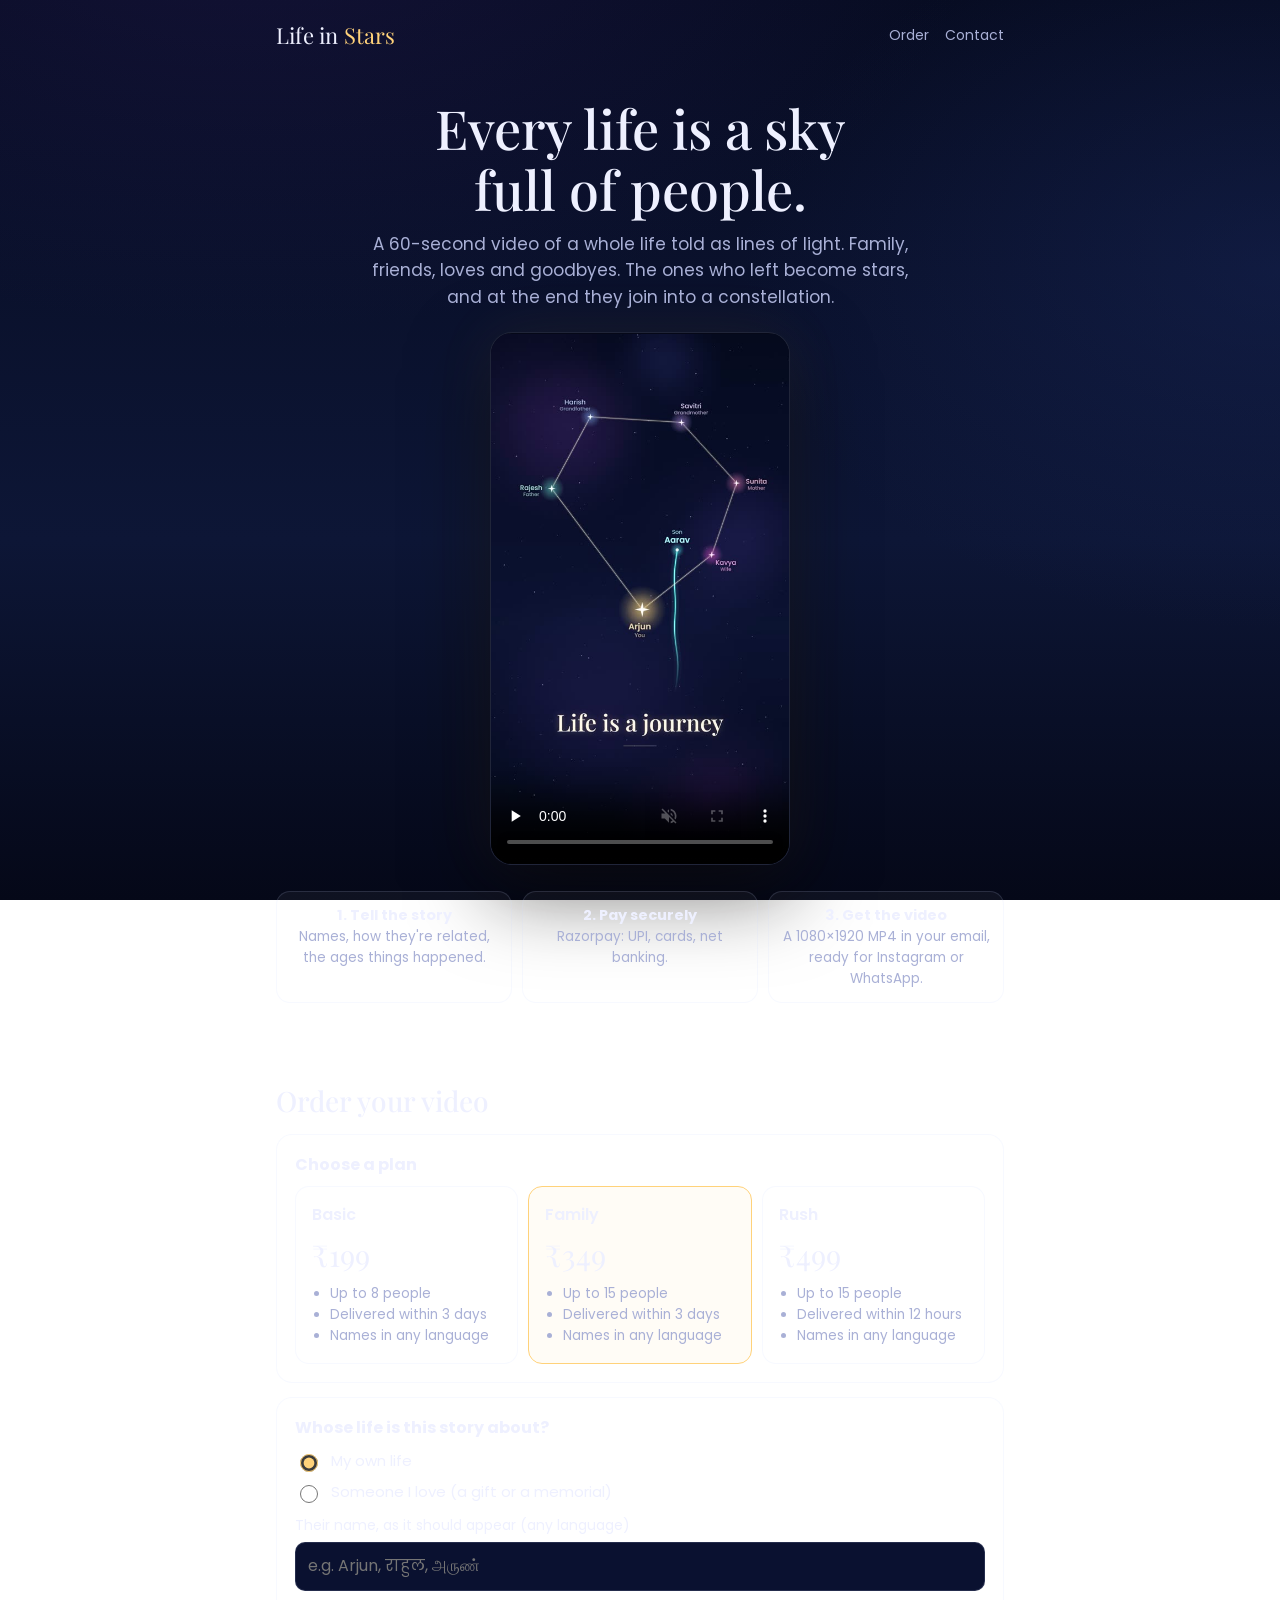
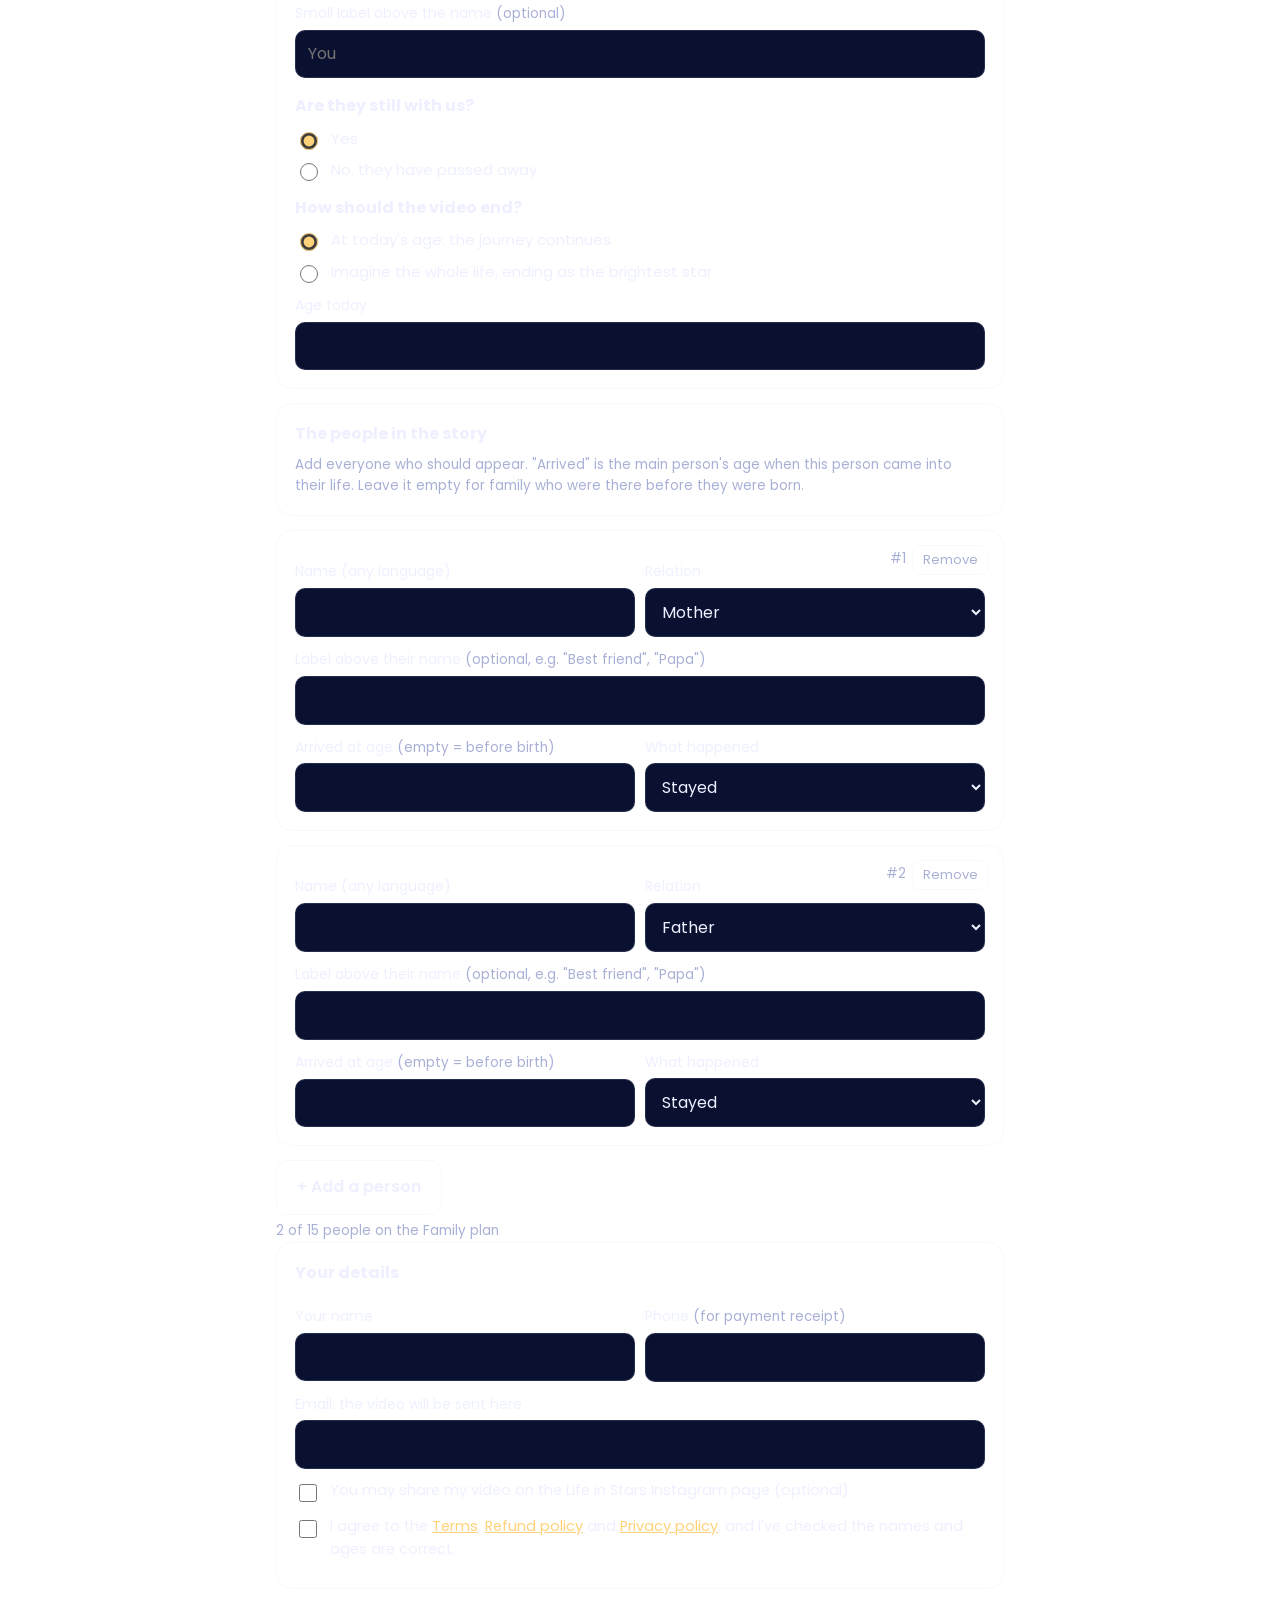
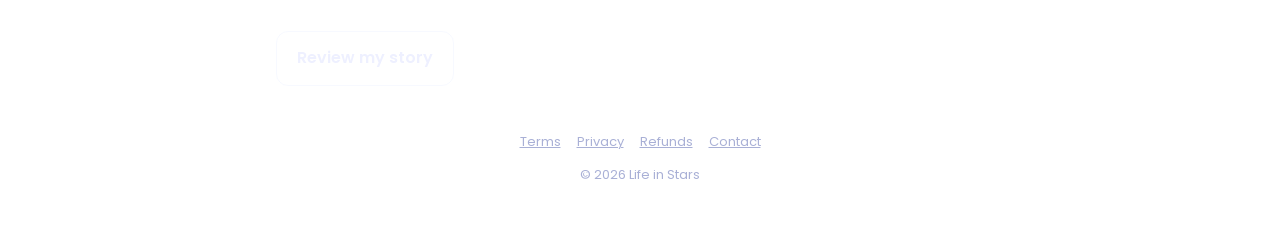
==== index.html @ 4125307e "Life in Stars order site: landing, order form, legal pages Co-Authored-By: Claude Opus 5.5 <noreply@" ====
<!doctype html>
<html lang="en">
<head>
  <meta charset="utf-8" />
  <meta name="viewport" content="width=device-width, initial-scale=1" />
  <title>Life in Stars · Your life story as a constellation</title>
  <meta name="description" content="A 60-second video of your life (or someone you love) told as lines of light. The people who left become stars. Made to order, delivered by email." />
  <link rel="preconnect" href="https://fonts.googleapis.com" />
  <link rel="preconnect" href="https://fonts.gstatic.com" crossorigin />
  <link href="https://fonts.googleapis.com/css2?family=Playfair+Display:ital,wght@0,500;1,400&family=Poppins:wght@400;500;600&display=swap" rel="stylesheet" />
  <link rel="stylesheet" href="style.css" />
</head>
<body>
  <div class="wrap">
    <header class="top">
      <a class="brand" href="./">Life in <span>Stars</span></a>
      <nav><a href="#order">Order</a><a href="contact.html">Contact</a></nav>
    </header>

    <section class="hero">
      <h1>Every life is a sky<br />full of people.</h1>
      <p>A 60-second video of a whole life told as lines of light. Family, friends, loves and goodbyes. The ones who left become stars, and at the end they join into a constellation.</p>
      <video class="sample" src="sample.mp4" poster="sample.jpg" controls playsinline preload="none" muted></video>
      <div class="steps">
        <div><b>1. Tell the story</b>Names, how they're related, the ages things happened.</div>
        <div><b>2. Pay securely</b>Razorpay: UPI, cards, net banking.</div>
        <div><b>3. Get the video</b>A 1080×1920 MP4 in your email, ready for Instagram or WhatsApp.</div>
      </div>
    </section>

    <form id="order" novalidate>
      <h2>Order your video</h2>

      <div class="card">
        <h3>Choose a plan</h3>
        <div class="plans" id="plans"></div>
      </div>

      <div class="card">
        <h3>Whose life is this story about?</h3>
        <label class="radio"><input type="radio" name="whose" value="me" checked /> My own life</label>
        <label class="radio"><input type="radio" name="whose" value="other" /> Someone I love (a gift or a memorial)</label>

        <label class="f" for="mainName">Their name, as it should appear (any language)</label>
        <input id="mainName" type="text" maxlength="40" autocomplete="off" placeholder="e.g. Arjun, राहुल, அருண்" />
        <label class="f" for="mainRole">Small label above the name <span class="hint">(optional)</span></label>
        <input id="mainRole" type="text" maxlength="30" placeholder="You" />

        <h3 style="margin-top:16px">Are they still with us?</h3>
        <label class="radio"><input type="radio" name="alive" value="yes" checked /> Yes</label>
        <label class="radio"><input type="radio" name="alive" value="no" /> No, they have passed away</label>

        <div id="aliveBox">
          <h3 style="margin-top:14px">How should the video end?</h3>
          <label class="radio"><input type="radio" name="ending" value="continues" checked /> At today's age: the journey continues</label>
          <label class="radio"><input type="radio" name="ending" value="star" /> Imagine the whole life, ending as the brightest star</label>
          <div id="nowBox">
            <label class="f" for="ageNow">Age today</label>
            <input id="ageNow" type="number" min="1" max="110" inputmode="numeric" />
          </div>
          <div id="imagineBox" class="hidden">
            <label class="f" for="imagineAge">Imagined final age</label>
            <input id="imagineAge" type="number" min="1" max="110" value="85" inputmode="numeric" />
          </div>
        </div>
        <div id="passedBox" class="hidden">
          <label class="f" for="agePassed">Age when they passed away</label>
          <input id="agePassed" type="number" min="1" max="110" inputmode="numeric" />
        </div>
      </div>

      <div class="card">
        <h3>The people in the story</h3>
        <p class="hint">Add everyone who should appear. "Arrived" is the main person's age when this person came into their life. Leave it empty for family who were there before they were born.</p>
      </div>
      <div id="people"></div>
      <div class="actions"><button type="button" class="btn ghost" id="addPerson">+ Add a person</button></div>
      <p class="hint" id="peopleCount"></p>

      <div class="card">
        <h3>Your details</h3>
        <div class="row">
          <div><label class="f" for="buyerName">Your name</label><input id="buyerName" type="text" maxlength="60" autocomplete="name" /></div>
          <div><label class="f" for="buyerPhone">Phone <span class="hint">(for payment receipt)</span></label><input id="buyerPhone" type="tel" maxlength="15" autocomplete="tel" inputmode="tel" /></div>
        </div>
        <label class="f" for="buyerEmail">Email: the video will be sent here</label>
        <input id="buyerEmail" type="email" maxlength="120" autocomplete="email" />
        <label class="check"><input type="checkbox" id="consentPost" /> You may share my video on the Life in Stars Instagram page (optional).</label>
        <label class="check"><input type="checkbox" id="agree" /> <span>I agree to the <a href="terms.html" target="_blank">Terms</a>, <a href="refund.html" target="_blank">Refund policy</a> and <a href="privacy.html" target="_blank">Privacy policy</a>, and I've checked the names and ages are correct.</span></label>
      </div>

      <div class="card summary hidden" id="summary"></div>
      <p class="err" id="err" role="alert"></p>
      <div class="actions">
        <button type="button" class="btn ghost" id="reviewBtn">Review my story</button>
        <button type="submit" class="btn gold hidden" id="payBtn">Pay &amp; place order</button>
      </div>
    </form>

    <footer>
      <a href="terms.html">Terms</a><a href="privacy.html">Privacy</a><a href="refund.html">Refunds</a><a href="contact.html">Contact</a>
      <p>© <span id="yr"></span> Life in Stars</p>
    </footer>
  </div>

  <template id="personTpl">
    <div class="card person">
      <div class="num"><span class="hint idx"></span><button type="button" class="icon-btn rm" aria-label="Remove person">Remove</button></div>
      <div class="row">
        <div><label class="f">Name (any language)</label><input type="text" class="p-name" maxlength="40" autocomplete="off" /></div>
        <div><label class="f">Relation</label>
          <select class="p-rel">
            <option value="mother">Mother</option><option value="father">Father</option>
            <option value="grandmother">Grandmother (father's side)</option><option value="grandfather">Grandfather (father's side)</option>
            <option value="grandmother-m">Grandmother (mother's side)</option><option value="grandfather-m">Grandfather (mother's side)</option>
            <option value="sibling">Brother / Sister</option><option value="partner">Husband / Wife / Partner</option>
            <option value="child">Son / Daughter</option><option value="friend" selected>Friend</option><option value="other">Other</option>
          </select></div>
      </div>
      <label class="f">Label above their name <span class="hint">(optional, e.g. "Best friend", "Papa")</span></label>
      <input type="text" class="p-role" maxlength="30" />
      <div class="row">
        <div><label class="f">Arrived at age <span class="hint">(empty = before birth)</span></label><input type="number" class="p-from" min="0" max="110" inputmode="numeric" /></div>
        <div><label class="f">What happened</label>
          <select class="p-fate">
            <option value="stays">Stayed</option><option value="passes">Passed through briefly (school friend, etc.)</option>
            <option value="leaves">Moved away</option><option value="dies">Passed away</option>
          </select></div>
      </div>
      <div class="to-box hidden"><label class="f to-label">At age</label><input type="number" class="p-to" min="0" max="110" inputmode="numeric" /></div>
    </div>
  </template>

  <script>
    // ---- settings ----
    const ORDER_URL = "https://n8n.snbajaj.com/webhook/lifeinstars-order";
    const PLANS = [
      { id: "basic", name: "Basic", price: 199, people: 8, eta: "Delivered within 3 days" },
      { id: "family", name: "Family", price: 349, people: 15, eta: "Delivered within 3 days" },
      { id: "rush", name: "Rush", price: 499, people: 15, eta: "Delivered within 12 hours" },
    ];

    const $ = (s, r = document) => r.querySelector(s);
    const $$ = (s, r = document) => [...r.querySelectorAll(s)];
    $("#yr").textContent = new Date().getFullYear();

    // plans
    $("#plans").innerHTML = PLANS.map((p, i) => `
      <label class="plan"><input type="radio" name="plan" value="${p.id}" ${i === 1 ? "checked" : ""} />
        <span class="box"><span class="name">${p.name}</span><div class="price">₹${p.price}</div>
        <ul><li>Up to ${p.people} people</li><li>${p.eta}</li><li>Names in any language</li></ul></span></label>`).join("");
    const plan = () => PLANS.find((p) => p.id === $("input[name=plan]:checked").value);

    // main person
    function syncMain() {
      const alive = $("input[name=alive]:checked").value === "yes";
      $("#aliveBox").classList.toggle("hidden", !alive);
      $("#passedBox").classList.toggle("hidden", alive);
      const imagine = $("input[name=ending]:checked").value === "star";
      $("#imagineBox").classList.toggle("hidden", !imagine);
      $("#nowBox").classList.toggle("hidden", imagine);
      const mine = $("input[name=whose]:checked").value === "me";
      $("#mainRole").placeholder = mine ? "You" : "e.g. Papa, Dadi, Our Mom";
    }
    $$("input[name=alive], input[name=ending], input[name=whose]").forEach((el) => el.addEventListener("change", syncMain));
    syncMain();

    // people
    function addPerson(pre = {}) {
      const node = $("#personTpl").content.firstElementChild.cloneNode(true);
      const fate = $(".p-fate", node), toBox = $(".to-box", node);
      const syncFate = () => {
        toBox.classList.toggle("hidden", !["leaves", "dies"].includes(fate.value));
        $(".to-label", node).textContent = fate.value === "dies" ? "Passed away at age" : "Moved away at age";
        $(".p-from", node).placeholder = fate.value === "passes" ? "required" : "";
      };
      fate.addEventListener("change", syncFate);
      $(".rm", node).addEventListener("click", () => { node.remove(); renumber(); });
      if (pre.rel) $(".p-rel", node).value = pre.rel;
      if (pre.fate) fate.value = pre.fate;
      syncFate();
      $("#people").appendChild(node);
      renumber();
    }
    function renumber() {
      const cards = $$("#people .person");
      cards.forEach((c, i) => ($(".idx", c).textContent = "#" + (i + 1)));
      $("#peopleCount").textContent = `${cards.length} of ${plan().people} people on the ${plan().name} plan`;
      $("#summary").classList.add("hidden"); $("#payBtn").classList.add("hidden");
    }
    $("#addPerson").addEventListener("click", () => addPerson());
    $$("input[name=plan]").forEach((el) => el.addEventListener("change", renumber));
    addPerson({ rel: "mother" }); addPerson({ rel: "father" });

    // collect + validate (n8n validates again; this is for quick feedback)
    const num = (v) => (v === "" || v == null ? null : Number(v));
    function collect() {
      const errs = [];
      const alive = $("input[name=alive]:checked").value === "yes";
      const ending = alive ? $("input[name=ending]:checked").value : "star";
      const finalAge = alive ? num(ending === "star" ? $("#imagineAge").value : $("#ageNow").value) : num($("#agePassed").value);
      const main = $("#mainName").value.trim();
      if (!main) errs.push("Add the main person's name.");
      if (!(finalAge >= 1 && finalAge <= 110)) errs.push("Add their age (1–110).");
      const people = $$("#people .person").map((c, i) => {
        const rel = $(".p-rel", c).value;
        const p = { name: $(".p-name", c).value.trim(), relation: rel.replace("-m", ""), fate: $(".p-fate", c).value,
          from: num($(".p-from", c).value), role: $(".p-role", c).value.trim() };
        if (rel.endsWith("-m")) p.side = "mother";
        if (["leaves", "dies"].includes(p.fate)) p.to = num($(".p-to", c).value);
        const who = p.name || `Person #${i + 1}`;
        if (!p.name) errs.push(`Person #${i + 1} needs a name.`);
        if (p.fate === "passes" && p.from == null) errs.push(`${who}: add the age they passed through.`);
        if (p.from != null && (p.from < 0 || p.from > finalAge)) errs.push(`${who}: arrival age must be between 0 and ${finalAge}.`);
        if (p.to !== undefined) {
          if (p.to == null || p.to < 0 || p.to > finalAge) errs.push(`${who}: the age they ${p.fate === "dies" ? "passed away" : "moved away"} must be between 0 and ${finalAge}.`);
          else if (p.from != null && p.to <= p.from) errs.push(`${who}: they can't leave before they arrive.`);
        }
        if (!p.role) delete p.role;
        return p;
      });
      if (!people.length) errs.push("Add at least one person.");
      if (people.length > plan().people) errs.push(`The ${plan().name} plan allows up to ${plan().people} people. Choose Family or remove someone.`);
      const email = $("#buyerEmail").value.trim();
      if (!/^[^\s@]+@[^\s@]+\.[^\s@]+$/.test(email)) errs.push("Add a valid email for delivery.");
      if (!$("#buyerName").value.trim()) errs.push("Add your name.");
      if (!$("#agree").checked) errs.push("Please accept the terms.");
      const order = {
        plan: plan().id,
        story: { ending, me: { name: main, role: $("#mainRole").value.trim() || ($("input[name=whose]:checked").value === "me" ? "You" : ""), finalAge }, people },
        buyer: { name: $("#buyerName").value.trim(), email, phone: $("#buyerPhone").value.trim() },
        consentToPost: $("#consentPost").checked,
      };
      return { errs, order };
    }

    const FATE = { stays: "Stayed", passes: "Passed through", leaves: "Moved away", dies: "Passed away" };
    const esc = (s) => String(s).replace(/[&<>"]/g, (c) => ({ "&": "&amp;", "<": "&lt;", ">": "&gt;", '"': "&quot;" }[c]));
    $("#reviewBtn").addEventListener("click", () => {
      const { errs, order } = collect();
      $("#err").textContent = errs[0] || "";
      if (errs.length) return;
      const s = order.story, p = plan();
      $("#summary").innerHTML = `
        <h3>Check everything once more</h3>
        <p class="hint">This is exactly what will appear in the video.</p>
        <table><tr><th>Name</th><th>Relation</th><th>Arrived</th><th>What happened</th></tr>
        <tr><td><b>${esc(s.me.name)}</b>${s.me.role ? "<br><span class=hint>" + esc(s.me.role) + "</span>" : ""}</td><td>Main person</td><td>Birth</td>
          <td>${s.ending === "continues" ? "Story continues at " + s.me.finalAge : "Becomes the brightest star at " + s.me.finalAge}</td></tr>
        ${s.people.map((q) => `<tr><td>${esc(q.name)}${q.role ? "<br><span class=hint>" + esc(q.role) + "</span>" : ""}</td>
          <td>${esc(q.relation)}${q.side ? " (mother's side)" : ""}</td><td>${q.from == null ? "Before birth" : "Age " + q.from}</td>
          <td>${FATE[q.fate]}${q.to != null ? " at " + q.to : ""}</td></tr>`).join("")}
        </table>
        <div class="total"><span>${p.name} · ${p.eta.toLowerCase()}</span><b>₹${p.price}</b></div>`;
      $("#summary").classList.remove("hidden");
      $("#payBtn").classList.remove("hidden");
      $("#summary").scrollIntoView({ behavior: "smooth", block: "start" });
    });

    $("#order").addEventListener("submit", async (e) => {
      e.preventDefault();
      const { errs, order } = collect();
      if (errs.length) { $("#err").textContent = errs[0]; return; }
      const btn = $("#payBtn");
      btn.disabled = true; btn.textContent = "Creating secure payment…"; $("#err").textContent = "";
      try {
        const r = await fetch(ORDER_URL, { method: "POST", headers: { "content-type": "application/json" }, body: JSON.stringify(order) });
        const j = await r.json().catch(() => ({}));
        if (!r.ok || !j.paymentUrl) throw new Error(j.error || "Could not start the payment. Please try again.");
        location.href = j.paymentUrl;
      } catch (err) {
        $("#err").textContent = err.message;
        btn.disabled = false; btn.textContent = "Pay & place order";
      }
    });
  </script>
</body>
</html>
---- style.css ----
:root {
  --sky: #070c22;
  --sky-2: #0d1636;
  --card: rgba(255, 255, 255, 0.045);
  --card-line: rgba(200, 210, 255, 0.14);
  --ink: #eef0ff;
  --muted: #a9b0d6;
  --gold: #ffd27a;
  --gold-ink: #241a05;
  --pink: #ff8fb8;
  --danger: #ff8a8a;
  --radius: 16px;
  --serif: "Playfair Display", Georgia, serif;
  --sans: "Poppins", "Noto Sans", system-ui, sans-serif;
}
* { box-sizing: border-box; }
html { -webkit-text-size-adjust: 100%; }
body {
  margin: 0;
  font-family: var(--sans);
  color: var(--ink);
  background: radial-gradient(1200px 700px at 20% -10%, #2a1d5c55, transparent 60%),
    radial-gradient(900px 600px at 100% 30%, #1d2f6b55, transparent 60%),
    linear-gradient(180deg, var(--sky), var(--sky-2) 60%, #050818);
  background-attachment: fixed;
  min-height: 100vh;
  line-height: 1.55;
}
a { color: var(--gold); }
.wrap { max-width: 760px; margin: 0 auto; padding: 0 16px; }
header.top { display: flex; align-items: center; justify-content: space-between; padding: 18px 0; }
.brand { font-family: var(--serif); font-size: 22px; color: var(--ink); text-decoration: none; letter-spacing: 0.2px; }
.brand span { color: var(--gold); }
nav a { color: var(--muted); text-decoration: none; font-size: 14px; margin-left: 16px; }

.hero { text-align: center; padding: 28px 0 8px; }
.hero h1 { font-family: var(--serif); font-weight: 500; font-size: clamp(34px, 7vw, 54px); line-height: 1.12; margin: 0 0 12px; }
.hero p { color: var(--muted); font-size: 17px; max-width: 560px; margin: 0 auto 22px; }
.sample { display: block; width: min(300px, 78vw); aspect-ratio: 9 / 16; margin: 10px auto 26px; border-radius: 22px;
  border: 1px solid var(--card-line); background: #050818; box-shadow: 0 30px 80px #0008, 0 0 60px #ffd27a14; }
.steps { display: grid; grid-template-columns: repeat(3, 1fr); gap: 10px; margin: 6px 0 34px; }
.steps div { background: var(--card); border: 1px solid var(--card-line); border-radius: 14px; padding: 12px; font-size: 13.5px; color: var(--muted); }
.steps b { display: block; color: var(--ink); font-size: 14.5px; }
@media (max-width: 560px) { .steps { grid-template-columns: 1fr; } }

h2 { font-family: var(--serif); font-weight: 500; font-size: 28px; margin: 34px 0 12px; }
h3 { font-size: 16px; margin: 0 0 8px; }
.card { background: var(--card); border: 1px solid var(--card-line); border-radius: var(--radius); padding: 18px; margin-bottom: 14px; }
.hint { color: var(--muted); font-size: 13.5px; margin: 4px 0 0; }

.plans { display: grid; grid-template-columns: repeat(3, 1fr); gap: 10px; }
@media (max-width: 620px) { .plans { grid-template-columns: 1fr; } }
.plan { position: relative; cursor: pointer; }
.plan input { position: absolute; opacity: 0; pointer-events: none; }
.plan .box { display: block; height: 100%; padding: 16px; border-radius: 14px; border: 1.5px solid var(--card-line); background: var(--card); transition: border-color .15s, background .15s; }
.plan .name { font-weight: 600; }
.plan .price { font-family: var(--serif); font-size: 30px; margin: 4px 0; }
.plan ul { margin: 6px 0 0; padding-left: 18px; color: var(--muted); font-size: 13.5px; }
.plan input:checked + .box { border-color: var(--gold); background: #ffd27a12; }
.plan input:focus-visible + .box { outline: 2px solid var(--gold); outline-offset: 2px; }

label.f { display: block; font-size: 14px; margin: 12px 0 5px; color: var(--ink); }
input[type=text], input[type=email], input[type=tel], input[type=number], select {
  width: 100%; font: inherit; font-size: 16px; color: var(--ink); background: #0a1130; border: 1px solid var(--card-line);
  border-radius: 10px; padding: 11px 12px; }
input:focus, select:focus { outline: 2px solid var(--gold); outline-offset: 1px; border-color: transparent; }
.row { display: grid; grid-template-columns: 1fr 1fr; gap: 10px; }
@media (max-width: 520px) { .row { grid-template-columns: 1fr; } }
.radio { display: flex; gap: 10px; align-items: flex-start; margin: 8px 0; font-size: 15px; cursor: pointer; }
.radio input, .check input { margin-top: 5px; accent-color: var(--gold); width: 18px; height: 18px; flex: none; }
.check { display: flex; gap: 10px; align-items: flex-start; font-size: 14.5px; margin: 10px 0; cursor: pointer; }

.person { position: relative; }
.person .num { position: absolute; top: 14px; right: 14px; display: flex; gap: 6px; }
.icon-btn { background: transparent; color: var(--muted); border: 1px solid var(--card-line); border-radius: 8px; padding: 4px 10px; font: inherit; font-size: 13px; cursor: pointer; }
.icon-btn:hover { color: var(--ink); }
.btn { display: inline-flex; align-items: center; justify-content: center; gap: 8px; font: inherit; font-weight: 600; font-size: 16px;
  border: 0; border-radius: 12px; padding: 14px 20px; cursor: pointer; text-decoration: none; }
.btn.gold { background: var(--gold); color: var(--gold-ink); }
.btn.ghost { background: transparent; color: var(--ink); border: 1px solid var(--card-line); }
.btn[disabled] { opacity: .55; cursor: not-allowed; }
.actions { display: flex; gap: 10px; flex-wrap: wrap; margin: 14px 0 6px; }
.err { color: var(--danger); font-size: 14px; margin: 8px 0; min-height: 1em; }
.summary table { width: 100%; border-collapse: collapse; font-size: 14px; }
.summary th, .summary td { text-align: left; padding: 7px 6px; border-bottom: 1px solid var(--card-line); vertical-align: top; }
.summary th { color: var(--muted); font-weight: 500; }
.total { display: flex; justify-content: space-between; align-items: baseline; font-size: 18px; margin-top: 12px; }
.total b { font-family: var(--serif); font-size: 30px; }
.hidden { display: none !important; }

footer { color: var(--muted); font-size: 13px; padding: 40px 0 30px; text-align: center; }
footer a { color: var(--muted); margin: 0 8px; }
.prose h1 { font-family: var(--serif); font-weight: 500; font-size: 36px; margin: 20px 0 6px; }
.prose h2 { font-size: 22px; margin: 26px 0 8px; }
.prose p, .prose li { color: #d6d9f2; }
.prose .updated { color: var(--muted); font-size: 13px; }
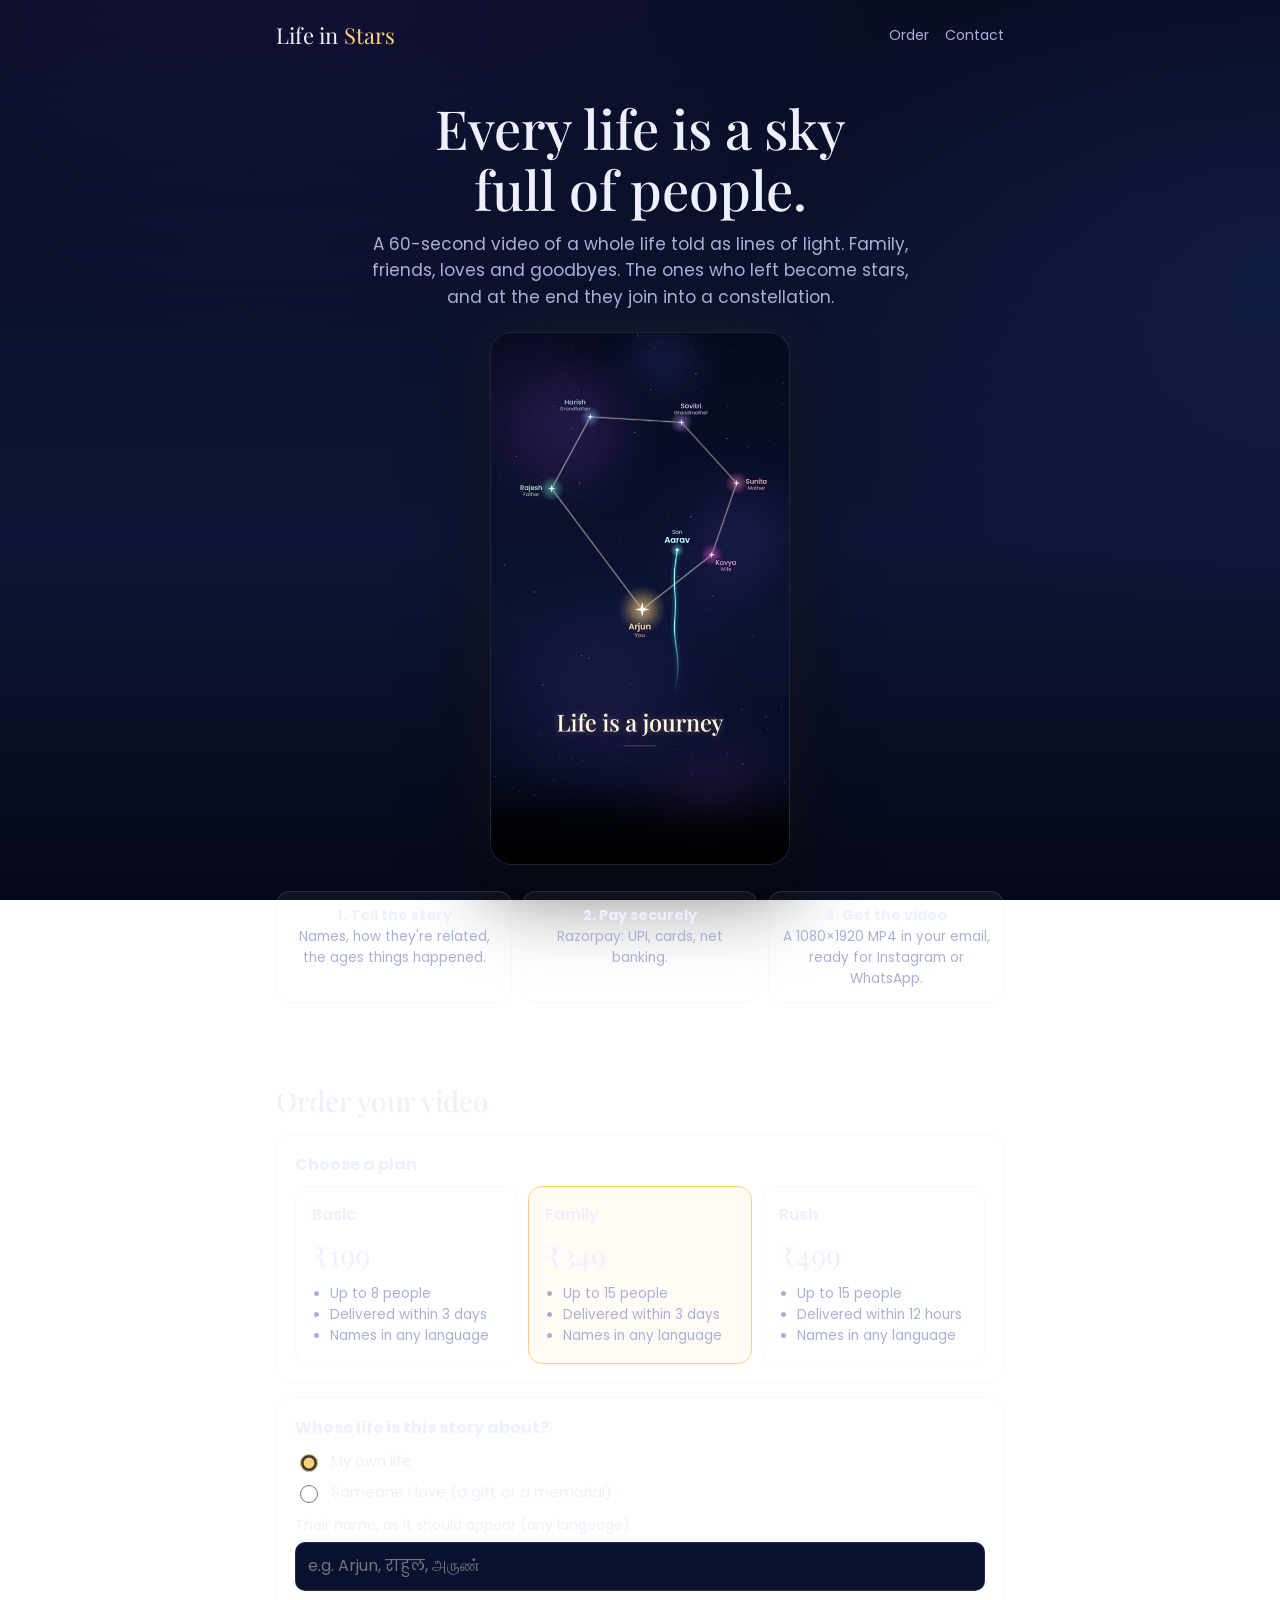
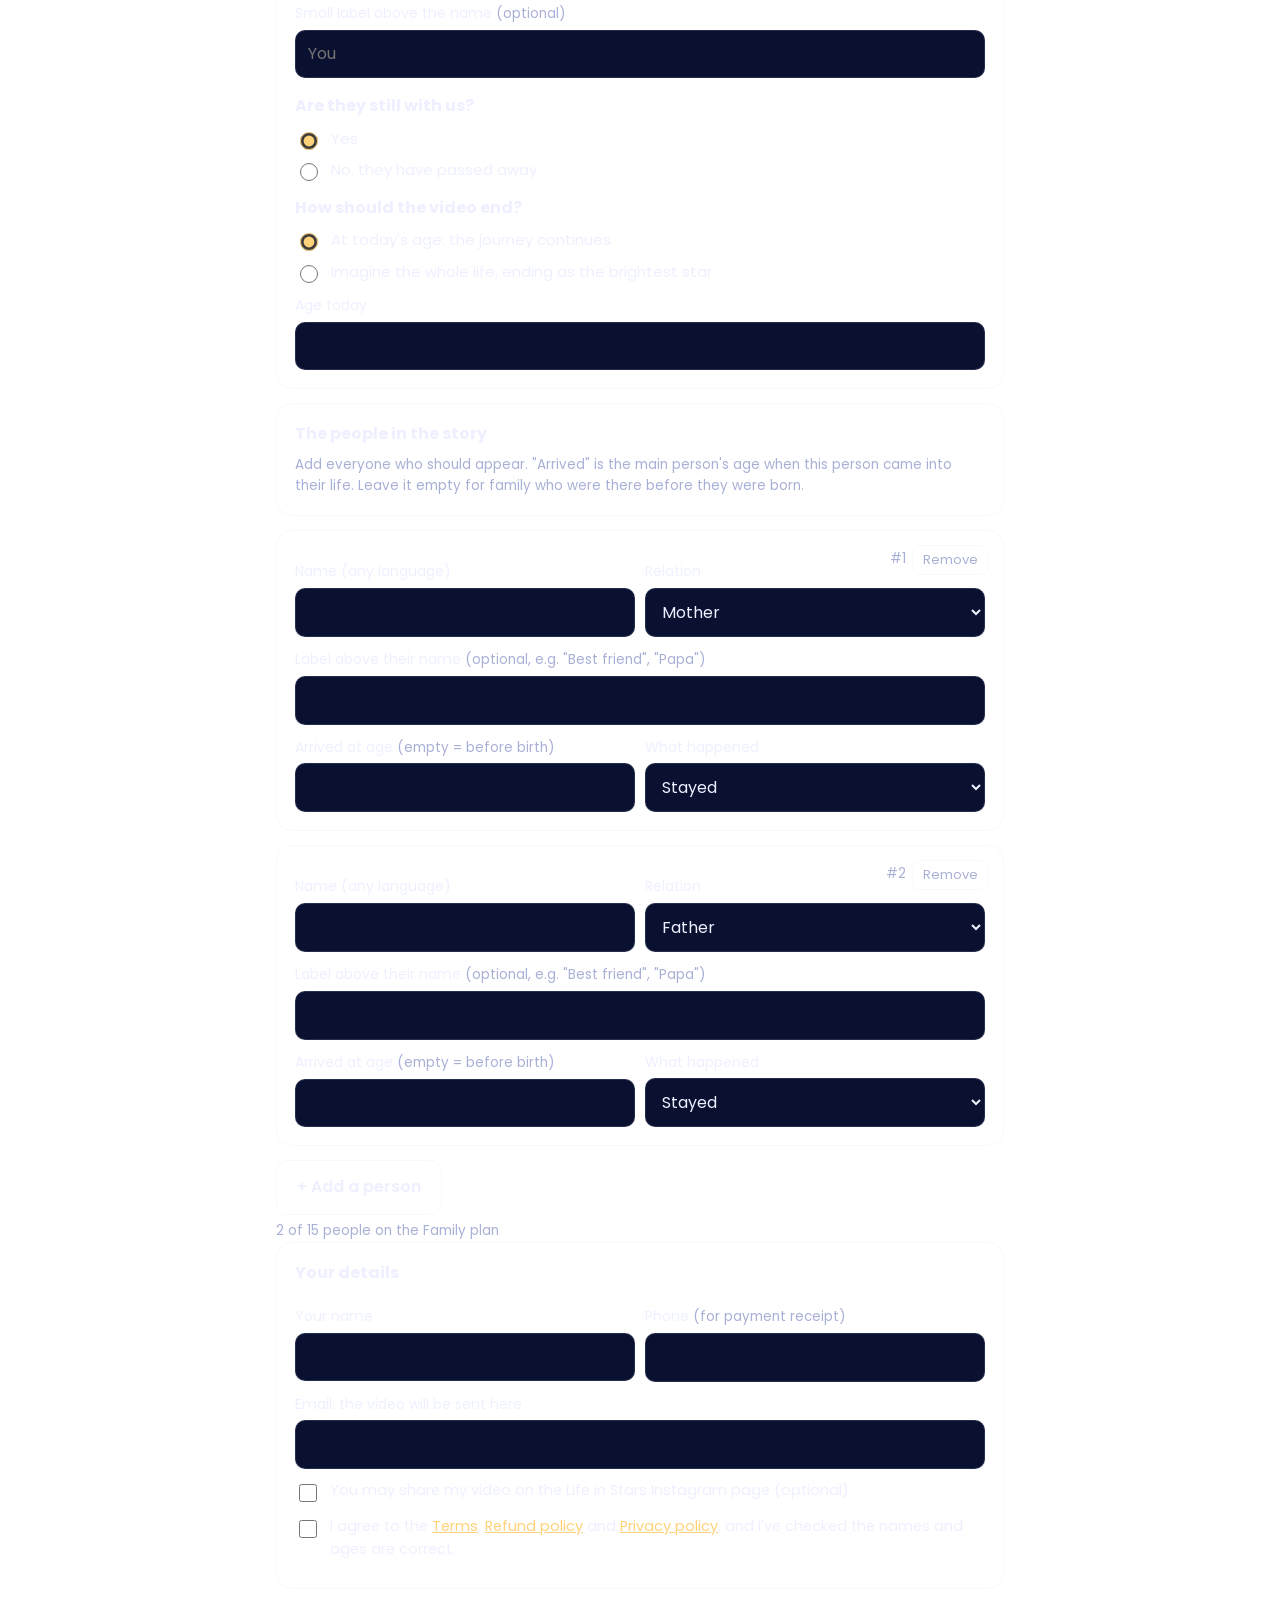
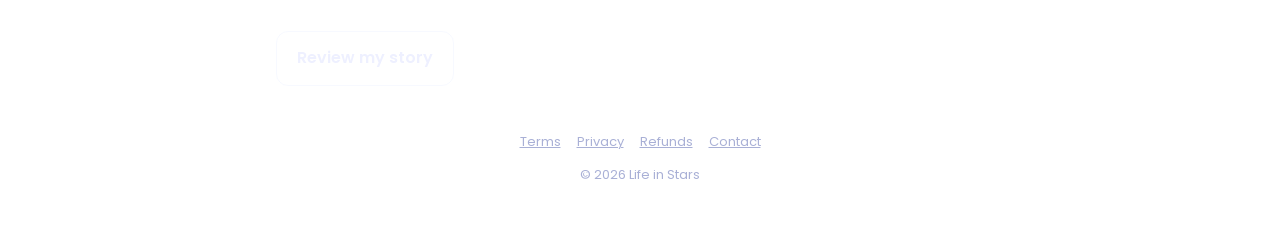
==== commit 6b440b2d: "Order form: re-review after edits, show delivery email, brief-appearance rule, field labels Co-Autho" ====
--- a/index.html
+++ b/index.html
@@ -107,9 +107,9 @@
     <div class="card person">
       <div class="num"><span class="hint idx"></span><button type="button" class="icon-btn rm" aria-label="Remove person">Remove</button></div>
       <div class="row">
-        <div><label class="f">Name (any language)</label><input type="text" class="p-name" maxlength="40" autocomplete="off" /></div>
+        <div><label class="f">Name (any language)</label><input type="text" class="p-name" maxlength="40" autocomplete="off" aria-label="Person's name" /></div>
         <div><label class="f">Relation</label>
-          <select class="p-rel">
+          <select class="p-rel" aria-label="Relation">
             <option value="mother">Mother</option><option value="father">Father</option>
             <option value="grandmother">Grandmother (father's side)</option><option value="grandfather">Grandfather (father's side)</option>
             <option value="grandmother-m">Grandmother (mother's side)</option><option value="grandfather-m">Grandfather (mother's side)</option>
@@ -118,16 +118,16 @@
           </select></div>
       </div>
       <label class="f">Label above their name <span class="hint">(optional, e.g. "Best friend", "Papa")</span></label>
-      <input type="text" class="p-role" maxlength="30" />
+      <input type="text" class="p-role" maxlength="30" aria-label="Label above their name" />
       <div class="row">
-        <div><label class="f">Arrived at age <span class="hint">(empty = before birth)</span></label><input type="number" class="p-from" min="0" max="110" inputmode="numeric" /></div>
+        <div><label class="f">Arrived at age <span class="hint">(empty = before birth)</span></label><input type="number" class="p-from" min="0" max="110" inputmode="numeric" aria-label="Arrived at age" /></div>
         <div><label class="f">What happened</label>
-          <select class="p-fate">
+          <select class="p-fate" aria-label="What happened">
             <option value="stays">Stayed</option><option value="passes">Passed through briefly (school friend, etc.)</option>
             <option value="leaves">Moved away</option><option value="dies">Passed away</option>
           </select></div>
       </div>
-      <div class="to-box hidden"><label class="f to-label">At age</label><input type="number" class="p-to" min="0" max="110" inputmode="numeric" /></div>
+      <div class="to-box hidden"><label class="f to-label">At age</label><input type="number" class="p-to" min="0" max="110" inputmode="numeric" aria-label="Age" /></div>
     </div>
   </template>
 
@@ -211,6 +211,7 @@
         const who = p.name || `Person #${i + 1}`;
         if (!p.name) errs.push(`Person #${i + 1} needs a name.`);
         if (p.fate === "passes" && p.from == null) errs.push(`${who}: add the age they passed through.`);
+        if (p.fate === "passes" && p.from != null && p.from > finalAge - 1) errs.push(`${who}: a brief appearance must be at least 1 year before the story ends (age ${finalAge - 1} or earlier).`);
         if (p.from != null && (p.from < 0 || p.from > finalAge)) errs.push(`${who}: arrival age must be between 0 and ${finalAge}.`);
         if (p.to !== undefined) {
           if (p.to == null || p.to < 0 || p.to > finalAge) errs.push(`${who}: the age they ${p.fate === "dies" ? "passed away" : "moved away"} must be between 0 and ${finalAge}.`);
@@ -236,6 +237,12 @@
 
     const FATE = { stays: "Stayed", passes: "Passed through", leaves: "Moved away", dies: "Passed away" };
     const esc = (s) => String(s).replace(/[&<>"]/g, (c) => ({ "&": "&amp;", "<": "&lt;", ">": "&gt;", '"': "&quot;" }[c]));
+    function staleReview(e) {
+      if (e.target.closest("#summary")) return;
+      $("#summary").classList.add("hidden"); $("#payBtn").classList.add("hidden");
+    }
+    $("#order").addEventListener("input", staleReview);
+    $("#order").addEventListener("change", staleReview);
     $("#reviewBtn").addEventListener("click", () => {
       const { errs, order } = collect();
       $("#err").textContent = errs[0] || "";
@@ -251,6 +258,7 @@
           <td>${esc(q.relation)}${q.side ? " (mother's side)" : ""}</td><td>${q.from == null ? "Before birth" : "Age " + q.from}</td>
           <td>${FATE[q.fate]}${q.to != null ? " at " + q.to : ""}</td></tr>`).join("")}
         </table>
+        <p class="hint" style="margin-top:12px">Your video will be emailed to <b style="color:var(--ink)">${esc(order.buyer.email)}</b>. Check it's spelled right.</p>
         <div class="total"><span>${p.name} · ${p.eta.toLowerCase()}</span><b>₹${p.price}</b></div>`;
       $("#summary").classList.remove("hidden");
       $("#payBtn").classList.remove("hidden");
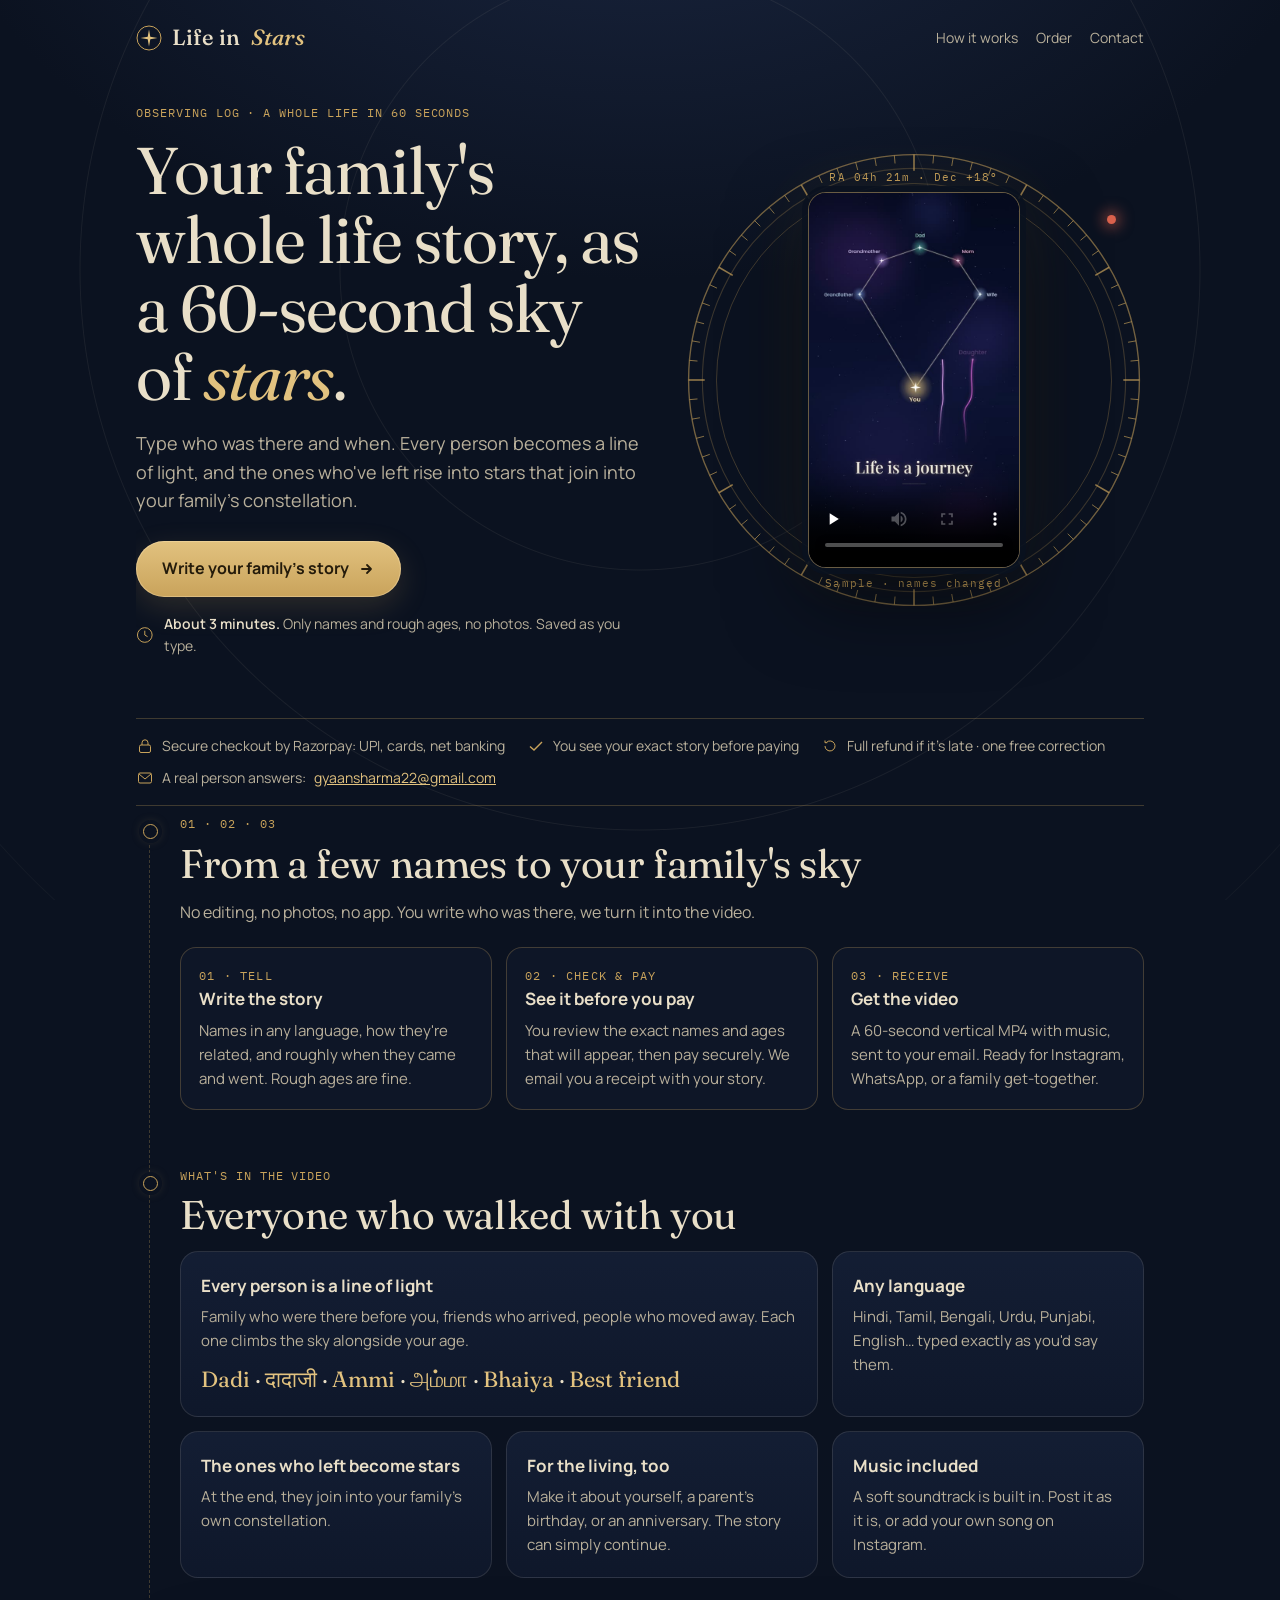
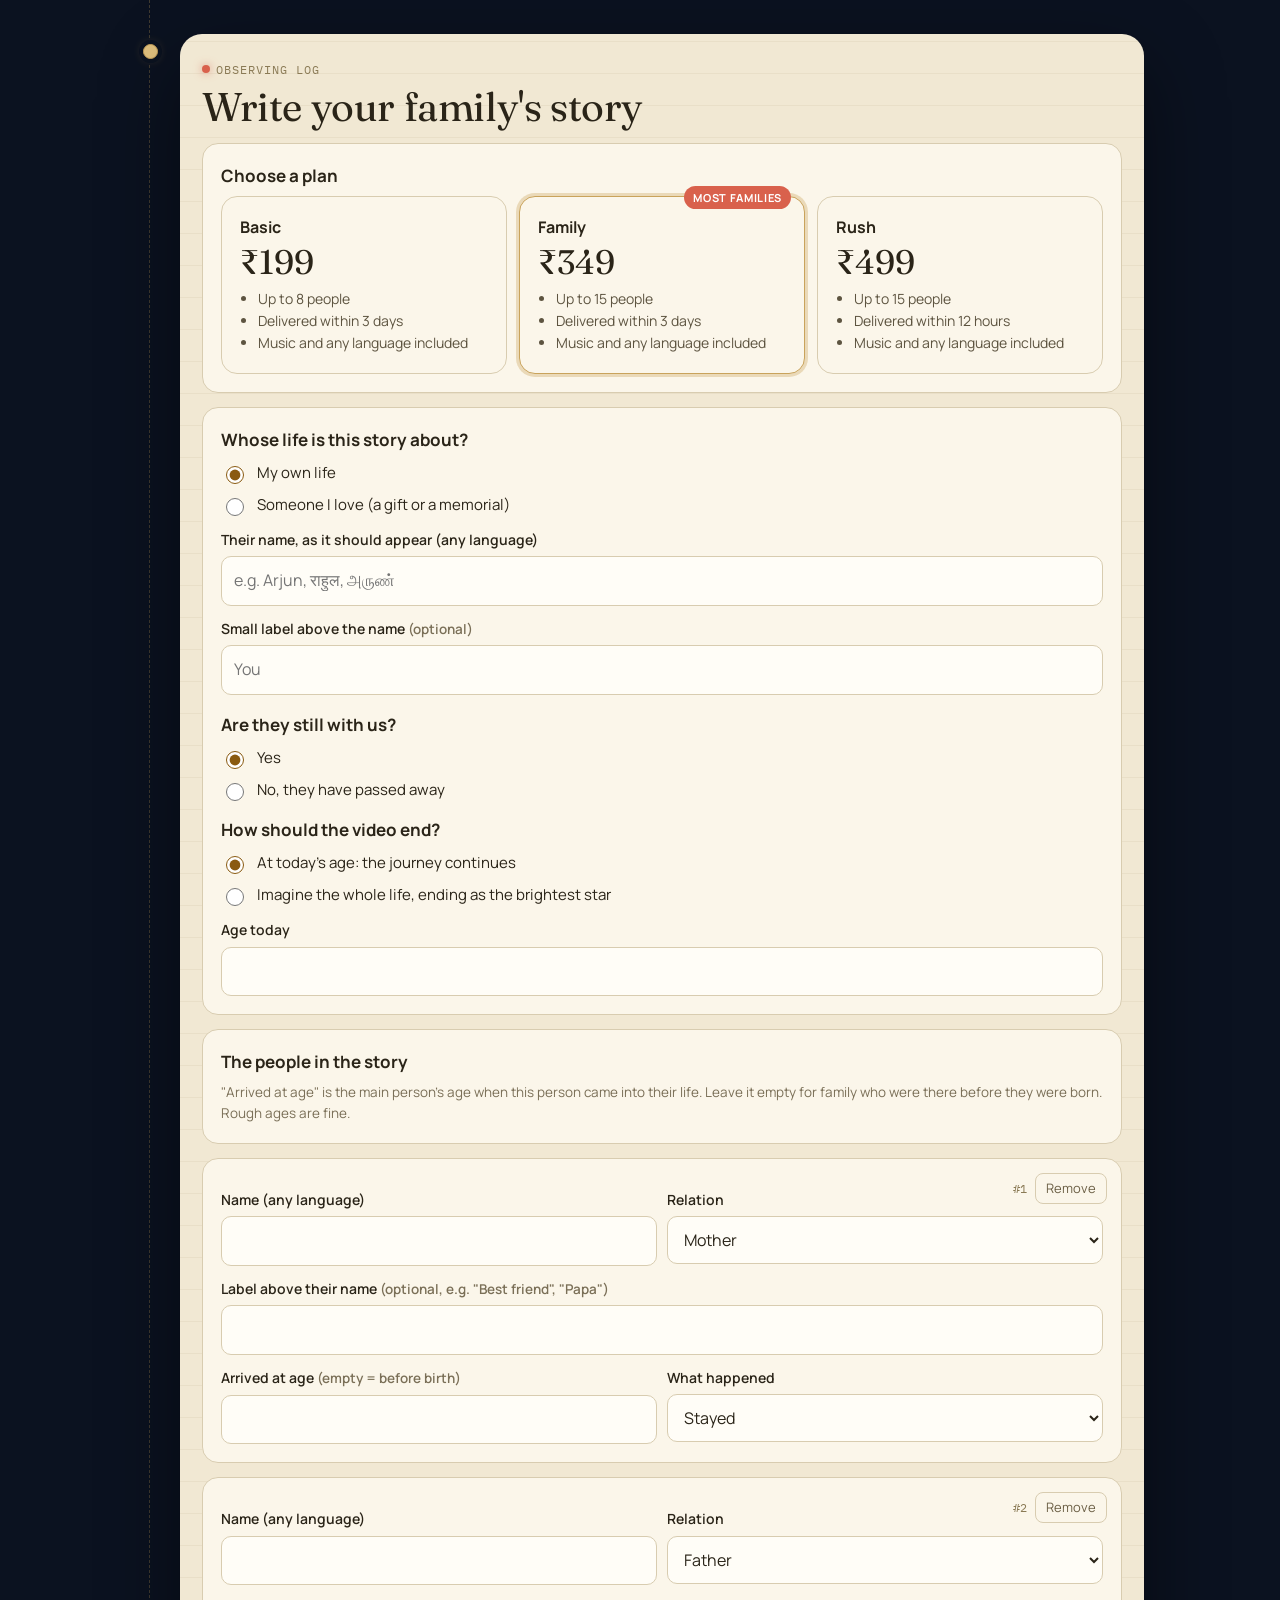
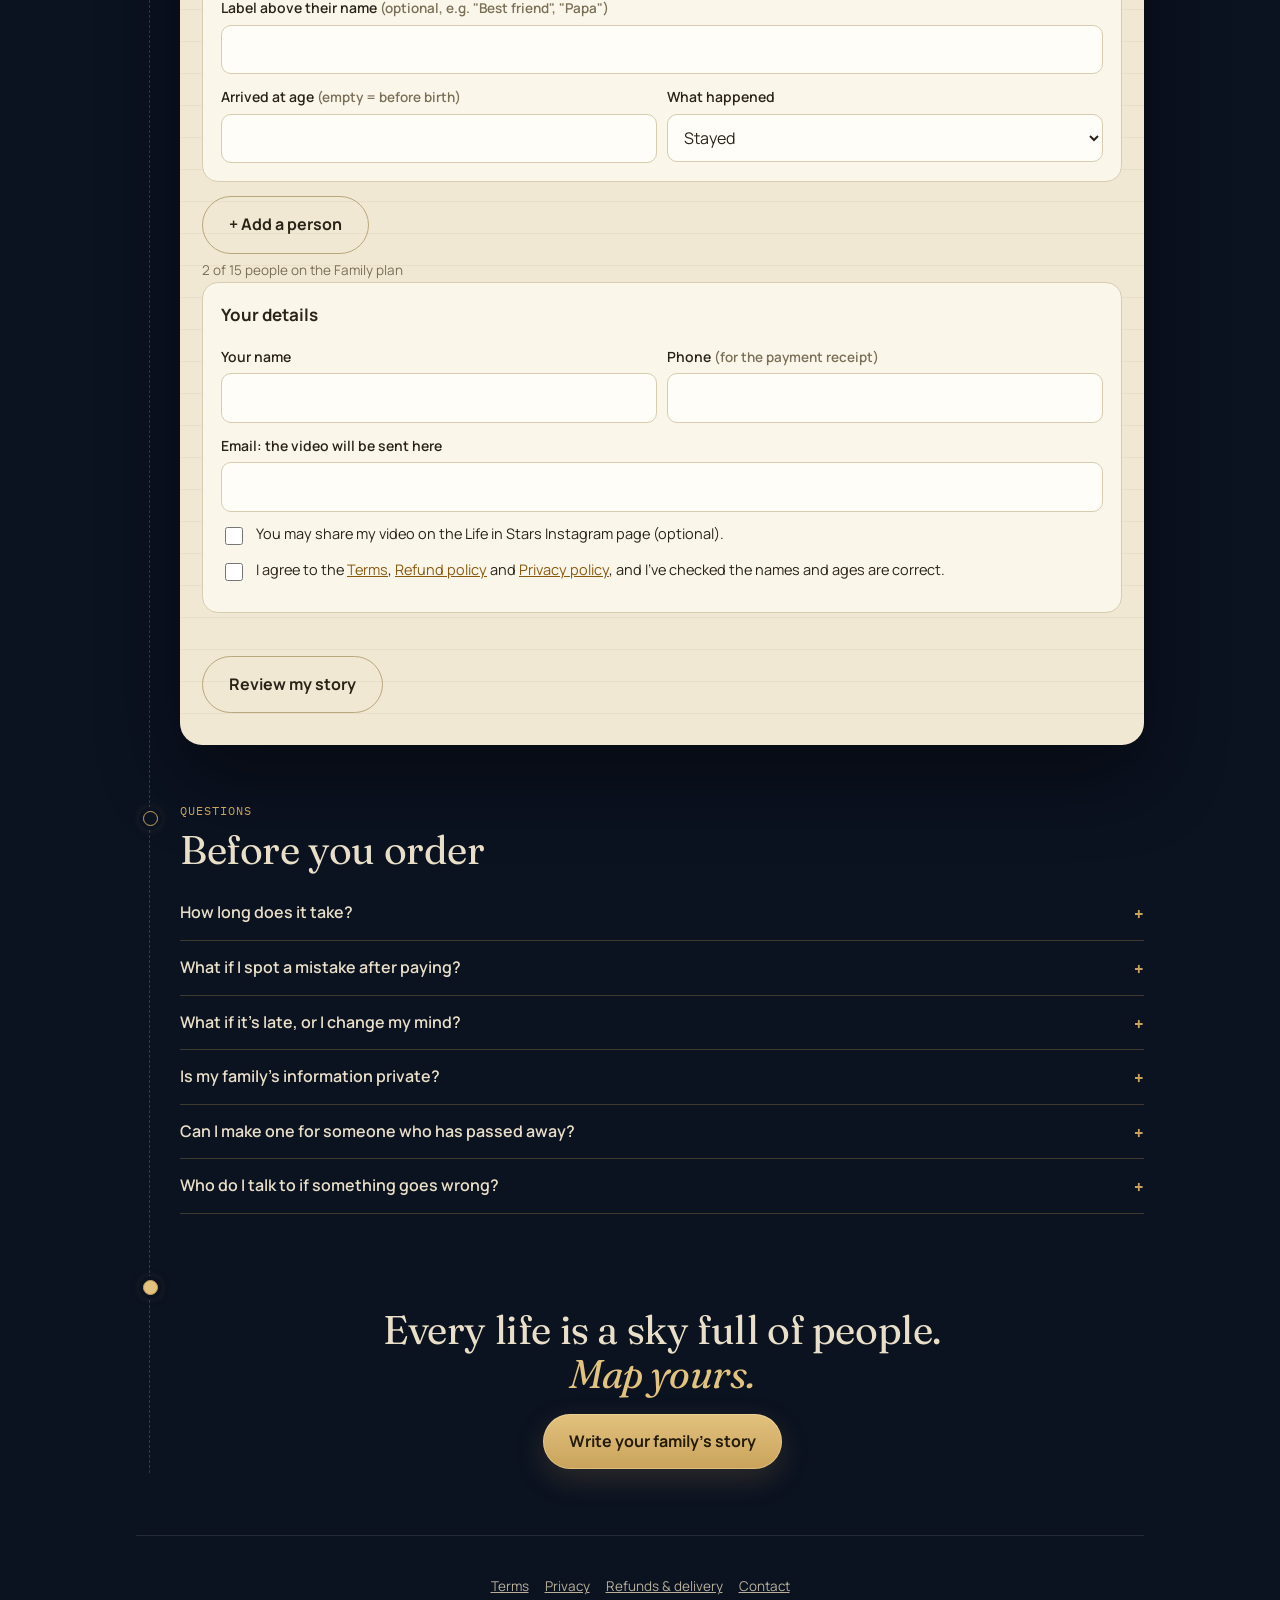
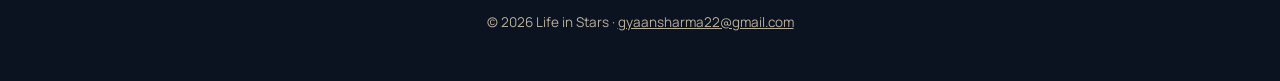
==== commit 2c67745a: "New landing page (Dome After Midnight), demo with sample names and music, form autosave, contact ema" ====
--- a/index.html
+++ b/index.html
@@ -3,109 +3,188 @@
 <head>
   <meta charset="utf-8" />
   <meta name="viewport" content="width=device-width, initial-scale=1" />
-  <title>Life in Stars · Your life story as a constellation</title>
-  <meta name="description" content="A 60-second video of your life (or someone you love) told as lines of light. The people who left become stars. Made to order, delivered by email." />
+  <title>Life in Stars · Your family's life story as a 60-second video of stars</title>
+  <meta name="description" content="Type who was there and when. Every person becomes a line of light; the ones who've left become stars that join into your family's constellation. A 60-second video, delivered by email." />
+  <meta property="og:title" content="Life in Stars · Your family's life story as a sky of stars" />
+  <meta property="og:description" content="A 60-second video of a whole life, made from just names and ages." />
+  <meta property="og:image" content="https://stars.lohiyaanirudh.tech/sample.jpg" />
   <link rel="preconnect" href="https://fonts.googleapis.com" />
   <link rel="preconnect" href="https://fonts.gstatic.com" crossorigin />
-  <link href="https://fonts.googleapis.com/css2?family=Playfair+Display:ital,wght@0,500;1,400&family=Poppins:wght@400;500;600&display=swap" rel="stylesheet" />
+  <link href="https://fonts.googleapis.com/css2?family=Fraunces:ital,opsz,wght@0,9..144,400;0,9..144,500;1,9..144,400&family=IBM+Plex+Mono:wght@400;500&family=Manrope:wght@400;600;700&display=swap" rel="stylesheet" />
   <link rel="stylesheet" href="style.css" />
 </head>
 <body>
   <div class="wrap">
     <header class="top">
-      <a class="brand" href="./">Life in <span>Stars</span></a>
-      <nav><a href="#order">Order</a><a href="contact.html">Contact</a></nav>
+      <a class="brand" href="./" aria-label="Life in Stars home">
+        <svg width="26" height="26" viewBox="0 0 26 26" aria-hidden="true"><circle cx="13" cy="13" r="12" fill="none" stroke="#c9a35b" stroke-width="1"/><path d="M13 4.5l1.3 7.2 7.2 1.3-7.2 1.3L13 21.5l-1.3-7.2L4.5 13l7.2-1.3z" fill="#e2c27f"/></svg>
+        Life in <span>Stars</span>
+      </a>
+      <nav><a href="#how" class="wide">How it works</a><a href="#order">Order</a><a href="contact.html">Contact</a></nav>
     </header>
 
+    <!-- 01 · HERO -->
     <section class="hero">
-      <h1>Every life is a sky<br />full of people.</h1>
-      <p>A 60-second video of a whole life told as lines of light. Family, friends, loves and goodbyes. The ones who left become stars, and at the end they join into a constellation.</p>
-      <video class="sample" src="sample.mp4" poster="sample.jpg" controls playsinline preload="none" muted></video>
-      <div class="steps">
-        <div><b>1. Tell the story</b>Names, how they're related, the ages things happened.</div>
-        <div><b>2. Pay securely</b>Razorpay: UPI, cards, net banking.</div>
-        <div><b>3. Get the video</b>A 1080×1920 MP4 in your email, ready for Instagram or WhatsApp.</div>
+      <div>
+        <div class="mono">Observing log · a whole life in 60 seconds</div>
+        <h1>Your family's whole life story, as a 60-second sky of <em>stars</em>.</h1>
+        <p class="sub">Type who was there and when. Every person becomes a line of light, and the ones who've left rise into stars that join into your family's constellation.</p>
+        <a class="btn brass" href="#order">Write your family's story
+          <svg width="16" height="16" viewBox="0 0 16 16" aria-hidden="true"><path d="M3 8h9m-4-4 4 4-4 4" fill="none" stroke="currentColor" stroke-width="1.8" stroke-linecap="round" stroke-linejoin="round"/></svg></a>
+        <div class="easy"><svg width="18" height="18" viewBox="0 0 18 18" aria-hidden="true"><circle cx="9" cy="9" r="7.5" fill="none" stroke="#c9a35b"/><path d="M9 5v4l2.5 1.5" fill="none" stroke="#c9a35b" stroke-linecap="round"/></svg>
+          <span><b>About 3 minutes.</b> Only names and rough ages, no photos. Saved as you type.</span></div>
+      </div>
+      <div class="scope" aria-label="Sample video">
+        <svg class="ring" viewBox="0 0 400 400" aria-hidden="true">
+          <circle cx="200" cy="200" r="196" fill="none" stroke="#c9a35b" stroke-opacity=".55" stroke-width="1.2"/>
+          <circle cx="200" cy="200" r="184" fill="none" stroke="#c9a35b" stroke-opacity=".25"/>
+          <g id="ticks" stroke="#c9a35b" stroke-opacity=".7"></g>
+        </svg>
+        <div class="ring2"></div>
+        <span class="coord c1">RA 04h 21m · Dec +18°</span>
+        <span class="coord c2">Sample · names changed</span>
+        <span class="redlight" title="Observatory night-light"></span>
+        <div class="glass">
+          <video src="sample.mp4" poster="sample.jpg" controls playsinline preload="none"></video>
+        </div>
       </div>
     </section>
 
-    <form id="order" novalidate>
-      <h2>Order your video</h2>
-
-      <div class="card">
-        <h3>Choose a plan</h3>
-        <div class="plans" id="plans"></div>
-      </div>
-
-      <div class="card">
-        <h3>Whose life is this story about?</h3>
-        <label class="radio"><input type="radio" name="whose" value="me" checked /> My own life</label>
-        <label class="radio"><input type="radio" name="whose" value="other" /> Someone I love (a gift or a memorial)</label>
-
-        <label class="f" for="mainName">Their name, as it should appear (any language)</label>
-        <input id="mainName" type="text" maxlength="40" autocomplete="off" placeholder="e.g. Arjun, राहुल, அருண்" />
-        <label class="f" for="mainRole">Small label above the name <span class="hint">(optional)</span></label>
-        <input id="mainRole" type="text" maxlength="30" placeholder="You" />
-
-        <h3 style="margin-top:16px">Are they still with us?</h3>
-        <label class="radio"><input type="radio" name="alive" value="yes" checked /> Yes</label>
-        <label class="radio"><input type="radio" name="alive" value="no" /> No, they have passed away</label>
-
-        <div id="aliveBox">
-          <h3 style="margin-top:14px">How should the video end?</h3>
-          <label class="radio"><input type="radio" name="ending" value="continues" checked /> At today's age: the journey continues</label>
-          <label class="radio"><input type="radio" name="ending" value="star" /> Imagine the whole life, ending as the brightest star</label>
-          <div id="nowBox">
-            <label class="f" for="ageNow">Age today</label>
-            <input id="ageNow" type="number" min="1" max="110" inputmode="numeric" />
+    <div class="trust" aria-label="Why you can trust this">
+      <div><svg width="18" height="18" viewBox="0 0 18 18" aria-hidden="true"><rect x="3.5" y="8" width="11" height="7.5" rx="1.5" fill="none" stroke="currentColor"/><path d="M6 8V5.8a3 3 0 0 1 6 0V8" fill="none" stroke="currentColor"/></svg>Secure checkout by Razorpay: UPI, cards, net banking</div>
+      <div><svg width="18" height="18" viewBox="0 0 18 18" aria-hidden="true"><path d="M3 9.5 7 13l8-8" fill="none" stroke="currentColor" stroke-width="1.4"/></svg>You see your exact story before paying</div>
+      <div><svg width="18" height="18" viewBox="0 0 18 18" aria-hidden="true"><path d="M4 9a5 5 0 1 0 1.6-3.7M4 3.5v2.2h2.2" fill="none" stroke="currentColor"/></svg>Full refund if it's late · one free correction</div>
+      <div><svg width="18" height="18" viewBox="0 0 18 18" aria-hidden="true"><rect x="2.5" y="4" width="13" height="10" rx="1.5" fill="none" stroke="currentColor"/><path d="m3 5 6 5 6-5" fill="none" stroke="currentColor"/></svg>A real person answers: <a href="mailto:gyaansharma22@gmail.com">gyaansharma22@gmail.com</a></div>
+    </div>
+
+    <div class="lineage">
+      <!-- 02 · HOW -->
+      <section class="node reveal" id="how">
+        <div class="mono">01 · 02 · 03</div>
+        <h2>From a few names to your family's sky</h2>
+        <p class="lede">No editing, no photos, no app. You write who was there, we turn it into the video.</p>
+        <div class="steps">
+          <div class="step"><div class="n">01 · TELL</div><h3>Write the story</h3><p>Names in any language, how they're related, and roughly when they came and went. Rough ages are fine.</p></div>
+          <div class="step"><div class="n">02 · CHECK &amp; PAY</div><h3>See it before you pay</h3><p>You review the exact names and ages that will appear, then pay securely. We email you a receipt with your story.</p></div>
+          <div class="step"><div class="n">03 · RECEIVE</div><h3>Get the video</h3><p>A 60-second vertical MP4 with music, sent to your email. Ready for Instagram, WhatsApp, or a family get-together.</p></div>
+        </div>
+      </section>
+
+      <!-- 03 · WHAT YOU GET -->
+      <section class="node reveal">
+        <div class="mono">What's in the video</div>
+        <h2>Everyone who walked with you</h2>
+        <div class="bento">
+          <div class="cell w4"><h3>Every person is a line of light</h3><p>Family who were there before you, friends who arrived, people who moved away. Each one climbs the sky alongside your age.</p>
+            <div class="names">Dadi <span>·</span> दादाजी <span>·</span> Ammi <span>·</span> அம்மா <span>·</span> Bhaiya <span>·</span> Best friend</div></div>
+          <div class="cell w2"><h3>Any language</h3><p>Hindi, Tamil, Bengali, Urdu, Punjabi, English… typed exactly as you'd say them.</p></div>
+          <div class="cell w2"><h3>The ones who left become stars</h3><p>At the end, they join into your family's own constellation.</p></div>
+          <div class="cell w2"><h3>For the living, too</h3><p>Make it about yourself, a parent's birthday, or an anniversary. The story can simply continue.</p></div>
+          <div class="cell w2"><h3>Music included</h3><p>A soft soundtrack is built in. Post it as it is, or add your own song on Instagram.</p></div>
+        </div>
+      </section>
+
+      <!-- 04 · ORDER (observing log) -->
+      <section class="node star reveal" id="order">
+        <form class="log" id="orderForm" novalidate>
+          <div class="logno"><span><span class="dot"></span>Observing log</span><span class="saved" id="savedNote" aria-live="polite"></span></div>
+          <h2>Write your family's story</h2>
+          <div id="restoreBar" class="restore hidden"><span>We kept what you typed last time.</span><button type="button" class="icon-btn" id="startOver">Start over</button></div>
+
+          <div class="card">
+            <h3>Choose a plan</h3>
+            <div class="plans" id="plans"></div>
           </div>
-          <div id="imagineBox" class="hidden">
-            <label class="f" for="imagineAge">Imagined final age</label>
-            <input id="imagineAge" type="number" min="1" max="110" value="85" inputmode="numeric" />
+
+          <div class="card">
+            <h3>Whose life is this story about?</h3>
+            <label class="radio"><input type="radio" name="whose" value="me" checked /> My own life</label>
+            <label class="radio"><input type="radio" name="whose" value="other" /> Someone I love (a gift or a memorial)</label>
+
+            <label class="f" for="mainName">Their name, as it should appear (any language)</label>
+            <input id="mainName" type="text" maxlength="40" autocomplete="off" placeholder="e.g. Arjun, राहुल, அருண்" />
+            <label class="f" for="mainRole">Small label above the name <span class="hint">(optional)</span></label>
+            <input id="mainRole" type="text" maxlength="30" placeholder="You" />
+
+            <h3 style="margin-top:16px">Are they still with us?</h3>
+            <label class="radio"><input type="radio" name="alive" value="yes" checked /> Yes</label>
+            <label class="radio"><input type="radio" name="alive" value="no" /> No, they have passed away</label>
+
+            <div id="aliveBox">
+              <h3 style="margin-top:14px">How should the video end?</h3>
+              <label class="radio"><input type="radio" name="ending" value="continues" checked /> At today's age: the journey continues</label>
+              <label class="radio"><input type="radio" name="ending" value="star" /> Imagine the whole life, ending as the brightest star</label>
+              <div id="nowBox">
+                <label class="f" for="ageNow">Age today</label>
+                <input id="ageNow" type="number" min="1" max="110" inputmode="numeric" />
+              </div>
+              <div id="imagineBox" class="hidden">
+                <label class="f" for="imagineAge">Imagined final age</label>
+                <input id="imagineAge" type="number" min="1" max="110" value="85" inputmode="numeric" />
+              </div>
+            </div>
+            <div id="passedBox" class="hidden">
+              <label class="f" for="agePassed">Age when they passed away</label>
+              <input id="agePassed" type="number" min="1" max="110" inputmode="numeric" />
+            </div>
           </div>
-        </div>
-        <div id="passedBox" class="hidden">
-          <label class="f" for="agePassed">Age when they passed away</label>
-          <input id="agePassed" type="number" min="1" max="110" inputmode="numeric" />
-        </div>
-      </div>
-
-      <div class="card">
-        <h3>The people in the story</h3>
-        <p class="hint">Add everyone who should appear. "Arrived" is the main person's age when this person came into their life. Leave it empty for family who were there before they were born.</p>
-      </div>
-      <div id="people"></div>
-      <div class="actions"><button type="button" class="btn ghost" id="addPerson">+ Add a person</button></div>
-      <p class="hint" id="peopleCount"></p>
-
-      <div class="card">
-        <h3>Your details</h3>
-        <div class="row">
-          <div><label class="f" for="buyerName">Your name</label><input id="buyerName" type="text" maxlength="60" autocomplete="name" /></div>
-          <div><label class="f" for="buyerPhone">Phone <span class="hint">(for payment receipt)</span></label><input id="buyerPhone" type="tel" maxlength="15" autocomplete="tel" inputmode="tel" /></div>
-        </div>
-        <label class="f" for="buyerEmail">Email: the video will be sent here</label>
-        <input id="buyerEmail" type="email" maxlength="120" autocomplete="email" />
-        <label class="check"><input type="checkbox" id="consentPost" /> You may share my video on the Life in Stars Instagram page (optional).</label>
-        <label class="check"><input type="checkbox" id="agree" /> <span>I agree to the <a href="terms.html" target="_blank">Terms</a>, <a href="refund.html" target="_blank">Refund policy</a> and <a href="privacy.html" target="_blank">Privacy policy</a>, and I've checked the names and ages are correct.</span></label>
-      </div>
-
-      <div class="card summary hidden" id="summary"></div>
-      <p class="err" id="err" role="alert"></p>
-      <div class="actions">
-        <button type="button" class="btn ghost" id="reviewBtn">Review my story</button>
-        <button type="submit" class="btn gold hidden" id="payBtn">Pay &amp; place order</button>
-      </div>
-    </form>
+
+          <div class="card">
+            <h3>The people in the story</h3>
+            <p class="hint">"Arrived at age" is the main person's age when this person came into their life. Leave it empty for family who were there before they were born. Rough ages are fine.</p>
+          </div>
+          <div id="people"></div>
+          <div class="actions"><button type="button" class="btn ghost" id="addPerson">+ Add a person</button></div>
+          <p class="hint" id="peopleCount"></p>
+
+          <div class="card">
+            <h3>Your details</h3>
+            <div class="row">
+              <div><label class="f" for="buyerName">Your name</label><input id="buyerName" type="text" maxlength="60" autocomplete="name" /></div>
+              <div><label class="f" for="buyerPhone">Phone <span class="hint">(for the payment receipt)</span></label><input id="buyerPhone" type="tel" maxlength="15" autocomplete="tel" inputmode="tel" /></div>
+            </div>
+            <label class="f" for="buyerEmail">Email: the video will be sent here</label>
+            <input id="buyerEmail" type="email" maxlength="120" autocomplete="email" />
+            <label class="check"><input type="checkbox" id="consentPost" /> You may share my video on the Life in Stars Instagram page (optional).</label>
+            <label class="check"><input type="checkbox" id="agree" /> <span>I agree to the <a href="terms.html" target="_blank">Terms</a>, <a href="refund.html" target="_blank">Refund policy</a> and <a href="privacy.html" target="_blank">Privacy policy</a>, and I've checked the names and ages are correct.</span></label>
+          </div>
+
+          <div class="card summary hidden" id="summary"></div>
+          <p class="err" id="err" role="alert"></p>
+          <div class="actions">
+            <button type="button" class="btn ghost" id="reviewBtn">Review my story</button>
+            <button type="submit" class="btn ink hidden" id="payBtn">Pay &amp; place order</button>
+          </div>
+        </form>
+      </section>
+
+      <!-- 05 · FAQ -->
+      <section class="node reveal" id="faq">
+        <div class="mono">Questions</div>
+        <h2>Before you order</h2>
+        <details><summary>How long does it take?</summary><p>Basic and Family plans are delivered within 3 days, Rush within 12 hours. Most videos are ready much sooner. You'll get an email the moment your order is received, and another when the video is ready.</p></details>
+        <details><summary>What if I spot a mistake after paying?</summary><p>Reply to the order email with the correction. If the video has already been sent, we'll remake it once for free within 7 days.</p></details>
+        <details><summary>What if it's late, or I change my mind?</summary><p>If your video arrives later than promised, you get a full refund. You can also cancel for a full refund any time before it's delivered. See the <a href="refund.html">refund policy</a>.</p></details>
+        <details><summary>Is my family's information private?</summary><p>Your story is used only to make your video. It's deleted 60 days after delivery, and we never post your video unless you tick the box allowing it. Payments are handled by Razorpay; we never see your card or UPI details. See the <a href="privacy.html">privacy policy</a>.</p></details>
+        <details><summary>Can I make one for someone who has passed away?</summary><p>Yes. Choose "Someone I love", then "No, they have passed away". Their video ends with them becoming the brightest star among everyone they loved.</p></details>
+        <details><summary>Who do I talk to if something goes wrong?</summary><p>Email <a href="mailto:gyaansharma22@gmail.com">gyaansharma22@gmail.com</a> with your order ID. A person replies within 24 hours.</p></details>
+      </section>
+
+      <section class="node star final reveal">
+        <h2>Every life is a sky full of people.<br /><em style="color:var(--brass-2)">Map yours.</em></h2>
+        <a class="btn brass" href="#order">Write your family's story</a>
+      </section>
+    </div>
 
     <footer>
-      <a href="terms.html">Terms</a><a href="privacy.html">Privacy</a><a href="refund.html">Refunds</a><a href="contact.html">Contact</a>
-      <p>© <span id="yr"></span> Life in Stars</p>
+      <a href="terms.html">Terms</a><a href="privacy.html">Privacy</a><a href="refund.html">Refunds &amp; delivery</a><a href="contact.html">Contact</a>
+      <p>© <span id="yr"></span> Life in Stars · <a href="mailto:gyaansharma22@gmail.com" style="margin:0">gyaansharma22@gmail.com</a></p>
     </footer>
   </div>
 
   <template id="personTpl">
     <div class="card person">
-      <div class="num"><span class="hint idx"></span><button type="button" class="icon-btn rm" aria-label="Remove person">Remove</button></div>
+      <div class="num"><span class="idx"></span><button type="button" class="icon-btn rm" aria-label="Remove person">Remove</button></div>
       <div class="row">
         <div><label class="f">Name (any language)</label><input type="text" class="p-name" maxlength="40" autocomplete="off" aria-label="Person's name" /></div>
         <div><label class="f">Relation</label>
@@ -134,9 +213,10 @@
   <script>
     // ---- settings ----
     const ORDER_URL = "https://n8n.snbajaj.com/webhook/lifeinstars-order";
+    const DRAFT_KEY = "lifeinstars-draft-v1";
     const PLANS = [
       { id: "basic", name: "Basic", price: 199, people: 8, eta: "Delivered within 3 days" },
-      { id: "family", name: "Family", price: 349, people: 15, eta: "Delivered within 3 days" },
+      { id: "family", name: "Family", price: 349, people: 15, eta: "Delivered within 3 days", tag: "Most families" },
       { id: "rush", name: "Rush", price: 499, people: 15, eta: "Delivered within 12 hours" },
     ];
 
@@ -144,11 +224,21 @@
     const $$ = (s, r = document) => [...r.querySelectorAll(s)];
     $("#yr").textContent = new Date().getFullYear();
 
+    // the brass ring's degree ticks
+    $("#ticks").innerHTML = Array.from({ length: 72 }, (_, i) => {
+      const a = (i * 5 * Math.PI) / 180, long = i % 6 === 0, r1 = 196, r2 = long ? 182 : 189;
+      return `<line x1="${200 + r1 * Math.cos(a)}" y1="${200 + r1 * Math.sin(a)}" x2="${200 + r2 * Math.cos(a)}" y2="${200 + r2 * Math.sin(a)}" stroke-width="${long ? 1.4 : 0.8}"/>`;
+    }).join("");
+
+    // sections drift in as you reach them
+    const io = "IntersectionObserver" in window ? new IntersectionObserver((es) => es.forEach((e) => e.isIntersecting && (e.target.classList.add("in"), io.unobserve(e.target))), { threshold: 0.08 }) : null;
+    $$(".reveal").forEach((el) => (io ? io.observe(el) : el.classList.add("in")));
+
     // plans
-    $("#plans").innerHTML = PLANS.map((p, i) => `
-      <label class="plan"><input type="radio" name="plan" value="${p.id}" ${i === 1 ? "checked" : ""} />
-        <span class="box"><span class="name">${p.name}</span><div class="price">₹${p.price}</div>
-        <ul><li>Up to ${p.people} people</li><li>${p.eta}</li><li>Names in any language</li></ul></span></label>`).join("");
+    $("#plans").innerHTML = PLANS.map((p) => `
+      <label class="plan"><input type="radio" name="plan" value="${p.id}" ${p.id === "family" ? "checked" : ""} />
+        <span class="box">${p.tag ? `<span class="tag">${p.tag}</span>` : ""}<span class="name">${p.name}</span><div class="price">₹${p.price}</div>
+        <ul><li>Up to ${p.people} people</li><li>${p.eta}</li><li>Music and any language included</li></ul></span></label>`).join("");
     const plan = () => PLANS.find((p) => p.id === $("input[name=plan]:checked").value);
 
     // main person
@@ -163,7 +253,6 @@
       $("#mainRole").placeholder = mine ? "You" : "e.g. Papa, Dadi, Our Mom";
     }
     $$("input[name=alive], input[name=ending], input[name=whose]").forEach((el) => el.addEventListener("change", syncMain));
-    syncMain();
 
     // people
     function addPerson(pre = {}) {
@@ -175,9 +264,13 @@
         $(".p-from", node).placeholder = fate.value === "passes" ? "required" : "";
       };
       fate.addEventListener("change", syncFate);
-      $(".rm", node).addEventListener("click", () => { node.remove(); renumber(); });
+      $(".rm", node).addEventListener("click", () => { node.remove(); renumber(); saveDraft(); });
       if (pre.rel) $(".p-rel", node).value = pre.rel;
       if (pre.fate) fate.value = pre.fate;
+      if (pre.name != null) $(".p-name", node).value = pre.name;
+      if (pre.role != null) $(".p-role", node).value = pre.role;
+      if (pre.from != null) $(".p-from", node).value = pre.from;
+      if (pre.to != null) $(".p-to", node).value = pre.to;
       syncFate();
       $("#people").appendChild(node);
       renumber();
@@ -188,9 +281,41 @@
       $("#peopleCount").textContent = `${cards.length} of ${plan().people} people on the ${plan().name} plan`;
       $("#summary").classList.add("hidden"); $("#payBtn").classList.add("hidden");
     }
-    $("#addPerson").addEventListener("click", () => addPerson());
+    $("#addPerson").addEventListener("click", () => { addPerson(); saveDraft(); });
     $$("input[name=plan]").forEach((el) => el.addEventListener("change", renumber));
-    addPerson({ rel: "mother" }); addPerson({ rel: "father" });
+
+    // ---- no lost work: everything typed is kept in this browser until payment ----
+    const FIELDS = ["mainName", "mainRole", "ageNow", "imagineAge", "agePassed", "buyerName", "buyerPhone", "buyerEmail"];
+    const RADIOS = ["plan", "whose", "alive", "ending"];
+    let saveTimer = null;
+    function saveDraft() {
+      clearTimeout(saveTimer);
+      saveTimer = setTimeout(() => {
+        const d = { v: 1, at: Date.now(), consentPost: $("#consentPost").checked, fields: {}, radios: {} };
+        FIELDS.forEach((id) => (d.fields[id] = $("#" + id).value));
+        RADIOS.forEach((n) => (d.radios[n] = $(`input[name=${n}]:checked`).value));
+        d.people = $$("#people .person").map((c) => ({ name: $(".p-name", c).value, rel: $(".p-rel", c).value, role: $(".p-role", c).value,
+          from: $(".p-from", c).value, fate: $(".p-fate", c).value, to: $(".p-to", c).value }));
+        try { localStorage.setItem(DRAFT_KEY, JSON.stringify(d)); $("#savedNote").textContent = "Saved on this device"; } catch { /* private mode: form still works */ }
+      }, 300);
+    }
+    function loadDraft() {
+      try { const d = JSON.parse(localStorage.getItem(DRAFT_KEY) || "null"); return d && d.v === 1 ? d : null; } catch { return null; }
+    }
+    function restore(d) {
+      FIELDS.forEach((id) => { if (d.fields && d.fields[id] != null) $("#" + id).value = d.fields[id]; });
+      RADIOS.forEach((n) => { const el = d.radios && $(`input[name=${n}][value="${d.radios[n]}"]`); if (el) el.checked = true; });
+      $("#consentPost").checked = !!d.consentPost;
+      (d.people && d.people.length ? d.people : []).forEach((p) => addPerson({ ...p, from: p.from === "" ? null : p.from, to: p.to === "" ? null : p.to }));
+    }
+    const draft = loadDraft();
+    if (draft) { restore(draft); $("#restoreBar").classList.remove("hidden"); }
+    if (!$$("#people .person").length) { addPerson({ rel: "mother" }); addPerson({ rel: "father" }); }
+    syncMain(); renumber();
+    $("#startOver").addEventListener("click", () => {
+      try { localStorage.removeItem(DRAFT_KEY); } catch {}
+      location.hash = "order"; location.reload();
+    });
 
     // collect + validate (n8n validates again; this is for quick feedback)
     const num = (v) => (v === "" || v == null ? null : Number(v));
@@ -237,12 +362,13 @@
 
     const FATE = { stays: "Stayed", passes: "Passed through", leaves: "Moved away", dies: "Passed away" };
     const esc = (s) => String(s).replace(/[&<>"]/g, (c) => ({ "&": "&amp;", "<": "&lt;", ">": "&gt;", '"': "&quot;" }[c]));
-    function staleReview(e) {
+    function onEdit(e) {
       if (e.target.closest("#summary")) return;
       $("#summary").classList.add("hidden"); $("#payBtn").classList.add("hidden");
-    }
-    $("#order").addEventListener("input", staleReview);
-    $("#order").addEventListener("change", staleReview);
+      saveDraft();
+    }
+    $("#orderForm").addEventListener("input", onEdit);
+    $("#orderForm").addEventListener("change", onEdit);
     $("#reviewBtn").addEventListener("click", () => {
       const { errs, order } = collect();
       $("#err").textContent = errs[0] || "";
@@ -258,14 +384,14 @@
           <td>${esc(q.relation)}${q.side ? " (mother's side)" : ""}</td><td>${q.from == null ? "Before birth" : "Age " + q.from}</td>
           <td>${FATE[q.fate]}${q.to != null ? " at " + q.to : ""}</td></tr>`).join("")}
         </table>
-        <p class="hint" style="margin-top:12px">Your video will be emailed to <b style="color:var(--ink)">${esc(order.buyer.email)}</b>. Check it's spelled right.</p>
+        <p class="hint" style="margin-top:12px">Your video will be emailed to <b style="color:var(--log-ink)">${esc(order.buyer.email)}</b>. Check it's spelled right.</p>
         <div class="total"><span>${p.name} · ${p.eta.toLowerCase()}</span><b>₹${p.price}</b></div>`;
       $("#summary").classList.remove("hidden");
       $("#payBtn").classList.remove("hidden");
       $("#summary").scrollIntoView({ behavior: "smooth", block: "start" });
     });
 
-    $("#order").addEventListener("submit", async (e) => {
+    $("#orderForm").addEventListener("submit", async (e) => {
       e.preventDefault();
       const { errs, order } = collect();
       if (errs.length) { $("#err").textContent = errs[0]; return; }
@@ -275,7 +401,7 @@
         const r = await fetch(ORDER_URL, { method: "POST", headers: { "content-type": "application/json" }, body: JSON.stringify(order) });
         const j = await r.json().catch(() => ({}));
         if (!r.ok || !j.paymentUrl) throw new Error(j.error || "Could not start the payment. Please try again.");
-        location.href = j.paymentUrl;
+        location.href = j.paymentUrl; // the draft stays until payment is confirmed on the thank-you page
       } catch (err) {
         $("#err").textContent = err.message;
         btn.disabled = false; btn.textContent = "Pay & place order";
--- a/style.css
+++ b/style.css
@@ -1,96 +1,196 @@
+/* Life in Stars · "Dome After Midnight"
+   An observatory dome at night: dome ink, aged star-chart paper, brass instruments,
+   and the observatory's red night-light. Star map + family tree. */
 :root {
-  --sky: #070c22;
-  --sky-2: #0d1636;
-  --card: rgba(255, 255, 255, 0.045);
-  --card-line: rgba(200, 210, 255, 0.14);
-  --ink: #eef0ff;
-  --muted: #a9b0d6;
-  --gold: #ffd27a;
-  --gold-ink: #241a05;
-  --pink: #ff8fb8;
-  --danger: #ff8a8a;
-  --radius: 16px;
-  --serif: "Playfair Display", Georgia, serif;
-  --sans: "Poppins", "Noto Sans", system-ui, sans-serif;
+  --dome: #0b1220;
+  --dome-2: #111a2e;
+  --dome-3: #17223a;
+  --paper: #e9dfc8;
+  --paper-dim: #b9b09b;
+  --brass: #c9a35b;
+  --brass-2: #e2c27f;
+  --brass-ink: #241b0b;
+  --red: #d9614c;
+  --line: rgba(201, 163, 91, 0.28);
+  --line-soft: rgba(233, 223, 200, 0.12);
+  --log: #f1e8d3;
+  --log-ink: #2a2418;
+  --log-line: #d8ccb0;
+  --danger: #ff8f7a;
+  --display: "Fraunces", Georgia, serif;
+  --body: "Manrope", system-ui, sans-serif;
+  --mono: "IBM Plex Mono", ui-monospace, monospace;
 }
 * { box-sizing: border-box; }
-html { -webkit-text-size-adjust: 100%; }
+html { -webkit-text-size-adjust: 100%; scroll-behavior: smooth; }
+@media (prefers-reduced-motion: reduce) { html { scroll-behavior: auto; } *, *::before, *::after { animation: none !important; transition: none !important; } }
 body {
   margin: 0;
-  font-family: var(--sans);
-  color: var(--ink);
-  background: radial-gradient(1200px 700px at 20% -10%, #2a1d5c55, transparent 60%),
-    radial-gradient(900px 600px at 100% 30%, #1d2f6b55, transparent 60%),
-    linear-gradient(180deg, var(--sky), var(--sky-2) 60%, #050818);
-  background-attachment: fixed;
+  font-family: var(--body);
+  font-size: 16px;
+  line-height: 1.6;
+  color: var(--paper);
+  background:
+    radial-gradient(1200px 800px at 50% -200px, #1b2742 0%, rgba(27, 39, 66, 0) 60%),
+    var(--dome);
   min-height: 100vh;
-  line-height: 1.55;
+  overflow-x: hidden;
 }
-a { color: var(--gold); }
-.wrap { max-width: 760px; margin: 0 auto; padding: 0 16px; }
-header.top { display: flex; align-items: center; justify-content: space-between; padding: 18px 0; }
-.brand { font-family: var(--serif); font-size: 22px; color: var(--ink); text-decoration: none; letter-spacing: 0.2px; }
-.brand span { color: var(--gold); }
-nav a { color: var(--muted); text-decoration: none; font-size: 14px; margin-left: 16px; }
+/* faint star chart: coordinate rings drawn behind everything */
+body::before {
+  content: "";
+  position: fixed;
+  inset: 0;
+  pointer-events: none;
+  background:
+    radial-gradient(circle at 50% 30%, transparent 0 299px, var(--line-soft) 300px, transparent 301px),
+    radial-gradient(circle at 50% 30%, transparent 0 559px, var(--line-soft) 560px, transparent 561px),
+    radial-gradient(circle at 50% 30%, transparent 0 859px, rgba(233, 223, 200, 0.07) 860px, transparent 861px);
+  opacity: 0.6;
+}
+a { color: var(--brass-2); }
+a:focus-visible, button:focus-visible, input:focus-visible, select:focus-visible { outline: 2px solid var(--brass-2); outline-offset: 2px; }
+.wrap { position: relative; max-width: 1040px; margin: 0 auto; padding: 0 16px; }
+.mono { font-family: var(--mono); font-size: 12px; letter-spacing: 0.08em; text-transform: uppercase; color: var(--brass); }
 
-.hero { text-align: center; padding: 28px 0 8px; }
-.hero h1 { font-family: var(--serif); font-weight: 500; font-size: clamp(34px, 7vw, 54px); line-height: 1.12; margin: 0 0 12px; }
-.hero p { color: var(--muted); font-size: 17px; max-width: 560px; margin: 0 auto 22px; }
-.sample { display: block; width: min(300px, 78vw); aspect-ratio: 9 / 16; margin: 10px auto 26px; border-radius: 22px;
-  border: 1px solid var(--card-line); background: #050818; box-shadow: 0 30px 80px #0008, 0 0 60px #ffd27a14; }
-.steps { display: grid; grid-template-columns: repeat(3, 1fr); gap: 10px; margin: 6px 0 34px; }
-.steps div { background: var(--card); border: 1px solid var(--card-line); border-radius: 14px; padding: 12px; font-size: 13.5px; color: var(--muted); }
-.steps b { display: block; color: var(--ink); font-size: 14.5px; }
-@media (max-width: 560px) { .steps { grid-template-columns: 1fr; } }
+/* ---------- header ---------- */
+header.top { display: flex; align-items: center; justify-content: space-between; padding: 20px 0; }
+.brand { white-space: nowrap; font-family: var(--display); font-size: 22px; font-weight: 500; color: var(--paper); text-decoration: none; letter-spacing: 0.01em; display: inline-flex; align-items: center; gap: 10px; }
+.brand svg { flex: none; }
+.brand span { color: var(--brass-2); font-style: italic; }
+nav a { color: var(--paper-dim); text-decoration: none; font-size: 14px; margin-left: 18px; }
+nav a:hover { color: var(--paper); }
+@media (max-width: 560px) { nav a.wide { display: none; } nav a { margin-left: 14px; } .brand { font-size: 20px; } }
 
-h2 { font-family: var(--serif); font-weight: 500; font-size: 28px; margin: 34px 0 12px; }
-h3 { font-size: 16px; margin: 0 0 8px; }
-.card { background: var(--card); border: 1px solid var(--card-line); border-radius: var(--radius); padding: 18px; margin-bottom: 14px; }
-.hint { color: var(--muted); font-size: 13.5px; margin: 4px 0 0; }
+/* ---------- hero ---------- */
+.hero { overflow-x: clip; display: grid; grid-template-columns: 1.05fr 0.95fr; gap: 40px; align-items: center; padding: 28px 0 56px; }
+@media (max-width: 860px) { .hero { grid-template-columns: 1fr; gap: 28px; padding-top: 8px; } }
+.hero h1 { font-family: var(--display); font-weight: 400; font-size: clamp(38px, 6.4vw, 66px); line-height: 1.04; letter-spacing: -0.015em; margin: 14px 0 18px; }
+.hero h1 em { font-style: italic; color: var(--brass-2); }
+.hero .sub { font-size: 18px; color: var(--paper-dim); max-width: 520px; margin: 0 0 26px; }
+.hero .easy { display: flex; gap: 10px; align-items: center; margin-top: 16px; font-size: 14px; color: var(--paper-dim); }
+.hero .easy b { color: var(--paper); font-weight: 600; }
 
-.plans { display: grid; grid-template-columns: repeat(3, 1fr); gap: 10px; }
-@media (max-width: 620px) { .plans { grid-template-columns: 1fr; } }
-.plan { position: relative; cursor: pointer; }
+.btn { display: inline-flex; align-items: center; justify-content: center; gap: 10px; font: inherit; font-weight: 700; font-size: 16px; border: 0; border-radius: 999px; padding: 15px 26px; cursor: pointer; text-decoration: none; transition: transform 0.2s ease, box-shadow 0.2s ease, background 0.2s ease; }
+.btn.brass { background: linear-gradient(180deg, var(--brass-2), var(--brass)); color: var(--brass-ink); box-shadow: 0 0 0 1px rgba(255, 233, 190, 0.35) inset, 0 10px 30px rgba(201, 163, 91, 0.18); }
+.btn.brass:hover { transform: translateY(-1px); box-shadow: 0 0 0 1px rgba(255, 233, 190, 0.5) inset, 0 14px 34px rgba(201, 163, 91, 0.28); }
+.btn.ghost { background: transparent; color: var(--paper); border: 1px solid var(--line); }
+.btn.ink { background: var(--log-ink); color: var(--log); }
+.btn[disabled] { opacity: 0.55; cursor: not-allowed; transform: none; }
+
+/* the telescope: demo video inside a slowly turning brass ring */
+.scope { position: relative; width: min(460px, 92vw); aspect-ratio: 1; margin: 0 auto; display: grid; place-items: center; }
+.scope .ring { position: absolute; inset: 0; animation: turn 240s linear infinite; }
+.scope .ring2 { position: absolute; inset: 7%; border-radius: 50%; border: 1px solid var(--line); }
+@keyframes turn { to { transform: rotate(360deg); } }
+.scope .glass { position: relative; width: 46%; aspect-ratio: 9 / 16; border-radius: 18px; overflow: hidden; background: #050913; border: 1px solid rgba(226, 194, 127, 0.45); box-shadow: 0 0 0 6px rgba(11, 18, 32, 0.9), 0 30px 80px rgba(0, 0, 0, 0.55), 0 0 70px rgba(201, 163, 91, 0.12); }
+.scope video { display: block; width: 100%; height: 100%; object-fit: cover; }
+.scope .coord { position: absolute; font-family: var(--mono); font-size: 10.5px; letter-spacing: 0.1em; color: var(--brass); white-space: nowrap; }
+.scope .c1 { top: 4%; left: 50%; transform: translateX(-50%); }
+.scope .c2 { bottom: 4%; left: 50%; transform: translateX(-50%); }
+.scope .c3 { left: -2%; top: 50%; transform: translateY(-50%) rotate(-90deg); transform-origin: center; }
+.scope .redlight { position: absolute; right: 6%; top: 14%; width: 9px; height: 9px; border-radius: 50%; background: var(--red); box-shadow: 0 0 14px 4px rgba(217, 97, 76, 0.55); }
+
+/* trust strip: real facts only */
+.trust { display: flex; flex-wrap: wrap; gap: 10px 22px; border-top: 1px solid var(--line); border-bottom: 1px solid var(--line); padding: 16px 0; margin: 4px 0 8px; }
+.trust div { display: flex; align-items: center; gap: 8px; font-size: 14px; color: var(--paper-dim); }
+.trust svg { color: var(--brass); flex: none; }
+
+/* ---------- lineage: the family-tree line linking sections ---------- */
+.lineage { position: relative; padding-left: 44px; }
+.lineage::before { content: ""; position: absolute; left: 13px; top: 6px; bottom: 6px; border-left: 1px dashed var(--line); }
+.node { position: relative; margin: 0 0 56px; }
+.node::before { content: ""; position: absolute; left: -37px; top: 10px; width: 13px; height: 13px; border-radius: 50%; background: var(--dome); border: 1px solid var(--brass); box-shadow: 0 0 0 4px var(--dome), 0 0 12px rgba(201, 163, 91, 0.35); }
+.node.star::before { background: var(--brass-2); }
+
+h2 { font-family: var(--display); font-weight: 400; font-size: clamp(28px, 4.2vw, 40px); line-height: 1.1; margin: 8px 0 14px; letter-spacing: -0.01em; }
+h3 { font-size: 17px; margin: 0 0 6px; }
+.lede { color: var(--paper-dim); max-width: 640px; margin: 0 0 22px; }
+
+.steps { display: grid; grid-template-columns: repeat(3, 1fr); gap: 14px; }
+@media (max-width: 760px) { .steps { grid-template-columns: 1fr; } }
+.step { border: 1px solid var(--line); border-radius: 16px; padding: 18px; background: rgba(17, 26, 46, 0.6); }
+.step .n { font-family: var(--mono); font-size: 12px; color: var(--brass); letter-spacing: 0.1em; }
+.step p { margin: 6px 0 0; color: var(--paper-dim); font-size: 15px; }
+
+.bento { display: grid; grid-template-columns: repeat(6, 1fr); gap: 14px; }
+.bento .cell { border: 1px solid var(--line-soft); border-radius: 18px; padding: 20px; background: linear-gradient(180deg, rgba(23, 34, 58, 0.75), rgba(17, 26, 46, 0.75)); }
+.bento .w3 { grid-column: span 3; } .bento .w2 { grid-column: span 2; } .bento .w4 { grid-column: span 4; }
+@media (max-width: 760px) { .bento .w3, .bento .w2, .bento .w4 { grid-column: span 6; } }
+.bento p { margin: 6px 0 0; color: var(--paper-dim); font-size: 15px; }
+.names { font-family: var(--display); font-size: 22px; line-height: 1.5; color: var(--brass-2); margin-top: 10px; }
+.names span { color: var(--paper); }
+
+/* pricing */
+.plans { display: grid; grid-template-columns: repeat(3, 1fr); gap: 12px; }
+@media (max-width: 720px) { .plans { grid-template-columns: 1fr; } }
+.plan { position: relative; cursor: pointer; display: block; }
 .plan input { position: absolute; opacity: 0; pointer-events: none; }
-.plan .box { display: block; height: 100%; padding: 16px; border-radius: 14px; border: 1.5px solid var(--card-line); background: var(--card); transition: border-color .15s, background .15s; }
-.plan .name { font-weight: 600; }
-.plan .price { font-family: var(--serif); font-size: 30px; margin: 4px 0; }
-.plan ul { margin: 6px 0 0; padding-left: 18px; color: var(--muted); font-size: 13.5px; }
-.plan input:checked + .box { border-color: var(--gold); background: #ffd27a12; }
-.plan input:focus-visible + .box { outline: 2px solid var(--gold); outline-offset: 2px; }
+.plan .box { display: block; height: 100%; padding: 18px; border-radius: 16px; border: 1.5px solid var(--log-line); background: #fbf6ea; color: var(--log-ink); transition: border-color 0.15s, box-shadow 0.15s; }
+.plan .name { font-weight: 700; }
+.plan .price { font-family: var(--display); font-size: 34px; line-height: 1.1; margin: 4px 0; }
+.plan ul { margin: 6px 0 0; padding-left: 18px; color: #5d5440; font-size: 14px; }
+.plan .tag { position: absolute; top: -10px; right: 14px; background: var(--red); color: #fff; font-size: 11px; font-weight: 700; letter-spacing: 0.06em; padding: 3px 9px; border-radius: 999px; text-transform: uppercase; }
+.plan input:checked + .box { border-color: var(--brass); box-shadow: 0 0 0 3px rgba(201, 163, 91, 0.35); }
+.plan input:focus-visible + .box { outline: 2px solid var(--red); outline-offset: 2px; }
 
-label.f { display: block; font-size: 14px; margin: 12px 0 5px; color: var(--ink); }
+/* ---------- the observing log (order form) ---------- */
+.log { position: relative; background: var(--log); color: var(--log-ink); border-radius: 22px; padding: 26px 22px; box-shadow: 0 30px 80px rgba(0, 0, 0, 0.45);
+  background-image: repeating-linear-gradient(0deg, transparent 0 31px, rgba(140, 118, 74, 0.08) 31px 32px); }
+@media (max-width: 520px) { .log { padding: 20px 14px; border-radius: 18px; } }
+.log .logno { display: flex; justify-content: space-between; align-items: center; font-family: var(--mono); font-size: 12px; letter-spacing: 0.08em; color: #8a7a55; text-transform: uppercase; margin-bottom: 6px; }
+.log .logno .dot { display: inline-block; width: 8px; height: 8px; border-radius: 50%; background: var(--red); margin-right: 6px; box-shadow: 0 0 8px rgba(217, 97, 76, 0.6); vertical-align: 1px; }
+.log h2 { color: var(--log-ink); margin-top: 0; }
+.log a { color: #8a5a10; }
+.card { background: #fbf6ea; border: 1px solid var(--log-line); border-radius: 16px; padding: 18px; margin-bottom: 14px; }
+.hint { color: #7a6f57; font-size: 13.5px; margin: 4px 0 0; }
+label.f { display: block; font-size: 14px; font-weight: 600; margin: 12px 0 5px; color: var(--log-ink); }
 input[type=text], input[type=email], input[type=tel], input[type=number], select {
-  width: 100%; font: inherit; font-size: 16px; color: var(--ink); background: #0a1130; border: 1px solid var(--card-line);
-  border-radius: 10px; padding: 11px 12px; }
-input:focus, select:focus { outline: 2px solid var(--gold); outline-offset: 1px; border-color: transparent; }
+  width: 100%; font: inherit; font-size: 16px; color: var(--log-ink); background: #fffdf7; border: 1px solid var(--log-line); border-radius: 10px; padding: 11px 12px; }
+input:focus, select:focus { outline: 2px solid var(--brass); outline-offset: 1px; border-color: transparent; }
 .row { display: grid; grid-template-columns: 1fr 1fr; gap: 10px; }
 @media (max-width: 520px) { .row { grid-template-columns: 1fr; } }
 .radio { display: flex; gap: 10px; align-items: flex-start; margin: 8px 0; font-size: 15px; cursor: pointer; }
-.radio input, .check input { margin-top: 5px; accent-color: var(--gold); width: 18px; height: 18px; flex: none; }
+.radio input, .check input { margin-top: 5px; accent-color: #8a5a10; width: 18px; height: 18px; flex: none; }
 .check { display: flex; gap: 10px; align-items: flex-start; font-size: 14.5px; margin: 10px 0; cursor: pointer; }
-
 .person { position: relative; }
-.person .num { position: absolute; top: 14px; right: 14px; display: flex; gap: 6px; }
-.icon-btn { background: transparent; color: var(--muted); border: 1px solid var(--card-line); border-radius: 8px; padding: 4px 10px; font: inherit; font-size: 13px; cursor: pointer; }
-.icon-btn:hover { color: var(--ink); }
-.btn { display: inline-flex; align-items: center; justify-content: center; gap: 8px; font: inherit; font-weight: 600; font-size: 16px;
-  border: 0; border-radius: 12px; padding: 14px 20px; cursor: pointer; text-decoration: none; }
-.btn.gold { background: var(--gold); color: var(--gold-ink); }
-.btn.ghost { background: transparent; color: var(--ink); border: 1px solid var(--card-line); }
-.btn[disabled] { opacity: .55; cursor: not-allowed; }
+.person .num { position: absolute; top: 14px; right: 14px; display: flex; gap: 8px; align-items: center; }
+.person .idx { font-family: var(--mono); font-size: 12px; color: #8a7a55; }
+.icon-btn { background: transparent; color: #6b5f45; border: 1px solid var(--log-line); border-radius: 8px; padding: 4px 10px; font: inherit; font-size: 13px; cursor: pointer; }
+.icon-btn:hover { color: var(--log-ink); border-color: #b9a77e; }
 .actions { display: flex; gap: 10px; flex-wrap: wrap; margin: 14px 0 6px; }
-.err { color: var(--danger); font-size: 14px; margin: 8px 0; min-height: 1em; }
+.log .btn.ghost { color: var(--log-ink); border-color: #b9a77e; }
+.err { color: #b3341f; font-size: 14.5px; font-weight: 600; margin: 8px 0; min-height: 1em; }
+.saved { font-family: var(--mono); font-size: 11.5px; letter-spacing: 0.06em; color: #6f8a55; text-transform: uppercase; }
+.restore { display: flex; flex-wrap: wrap; align-items: center; justify-content: space-between; gap: 8px; background: #fff3dc; border: 1px dashed #c9a35b; border-radius: 12px; padding: 10px 14px; margin-bottom: 14px; font-size: 14px; }
 .summary table { width: 100%; border-collapse: collapse; font-size: 14px; }
-.summary th, .summary td { text-align: left; padding: 7px 6px; border-bottom: 1px solid var(--card-line); vertical-align: top; }
-.summary th { color: var(--muted); font-weight: 500; }
-.total { display: flex; justify-content: space-between; align-items: baseline; font-size: 18px; margin-top: 12px; }
-.total b { font-family: var(--serif); font-size: 30px; }
+.summary th, .summary td { text-align: left; padding: 7px 6px; border-bottom: 1px solid var(--log-line); vertical-align: top; }
+.summary th { color: #7a6f57; font-weight: 600; }
+.total { display: flex; justify-content: space-between; align-items: baseline; font-size: 17px; margin-top: 12px; }
+.total b { font-family: var(--display); font-size: 32px; }
 .hidden { display: none !important; }
 
-footer { color: var(--muted); font-size: 13px; padding: 40px 0 30px; text-align: center; }
-footer a { color: var(--muted); margin: 0 8px; }
-.prose h1 { font-family: var(--serif); font-weight: 500; font-size: 36px; margin: 20px 0 6px; }
-.prose h2 { font-size: 22px; margin: 26px 0 8px; }
-.prose p, .prose li { color: #d6d9f2; }
-.prose .updated { color: var(--muted); font-size: 13px; }
+/* faq */
+details { border-bottom: 1px solid var(--line); padding: 14px 0; }
+summary { cursor: pointer; font-weight: 600; font-size: 16px; list-style: none; display: flex; justify-content: space-between; gap: 12px; }
+summary::-webkit-details-marker { display: none; }
+summary::after { content: "+"; font-family: var(--mono); color: var(--brass); }
+details[open] summary::after { content: "−"; }
+details p { color: var(--paper-dim); margin: 8px 0 0; }
+
+.final { text-align: center; padding: 30px 0 10px; }
+.final h2 { margin-bottom: 18px; }
+
+/* scroll reveal */
+.reveal { opacity: 0; transform: translateY(14px); filter: blur(4px); transition: opacity 0.9s ease, transform 0.9s ease, filter 0.9s ease; }
+.reveal.in { opacity: 1; transform: none; filter: none; }
+
+footer { color: var(--paper-dim); font-size: 13.5px; padding: 40px 0 34px; text-align: center; border-top: 1px solid var(--line-soft); margin-top: 30px; }
+footer a { color: var(--paper-dim); margin: 0 8px; }
+
+/* legal pages */
+.prose { max-width: 760px; }
+.prose h1 { font-family: var(--display); font-weight: 400; font-size: 40px; margin: 20px 0 6px; }
+.prose h2 { font-size: 22px; margin: 28px 0 8px; }
+.prose p, .prose li { color: #d6ccb4; }
+.prose .updated { color: var(--paper-dim); font-size: 13px; font-family: var(--mono); letter-spacing: 0.05em; }
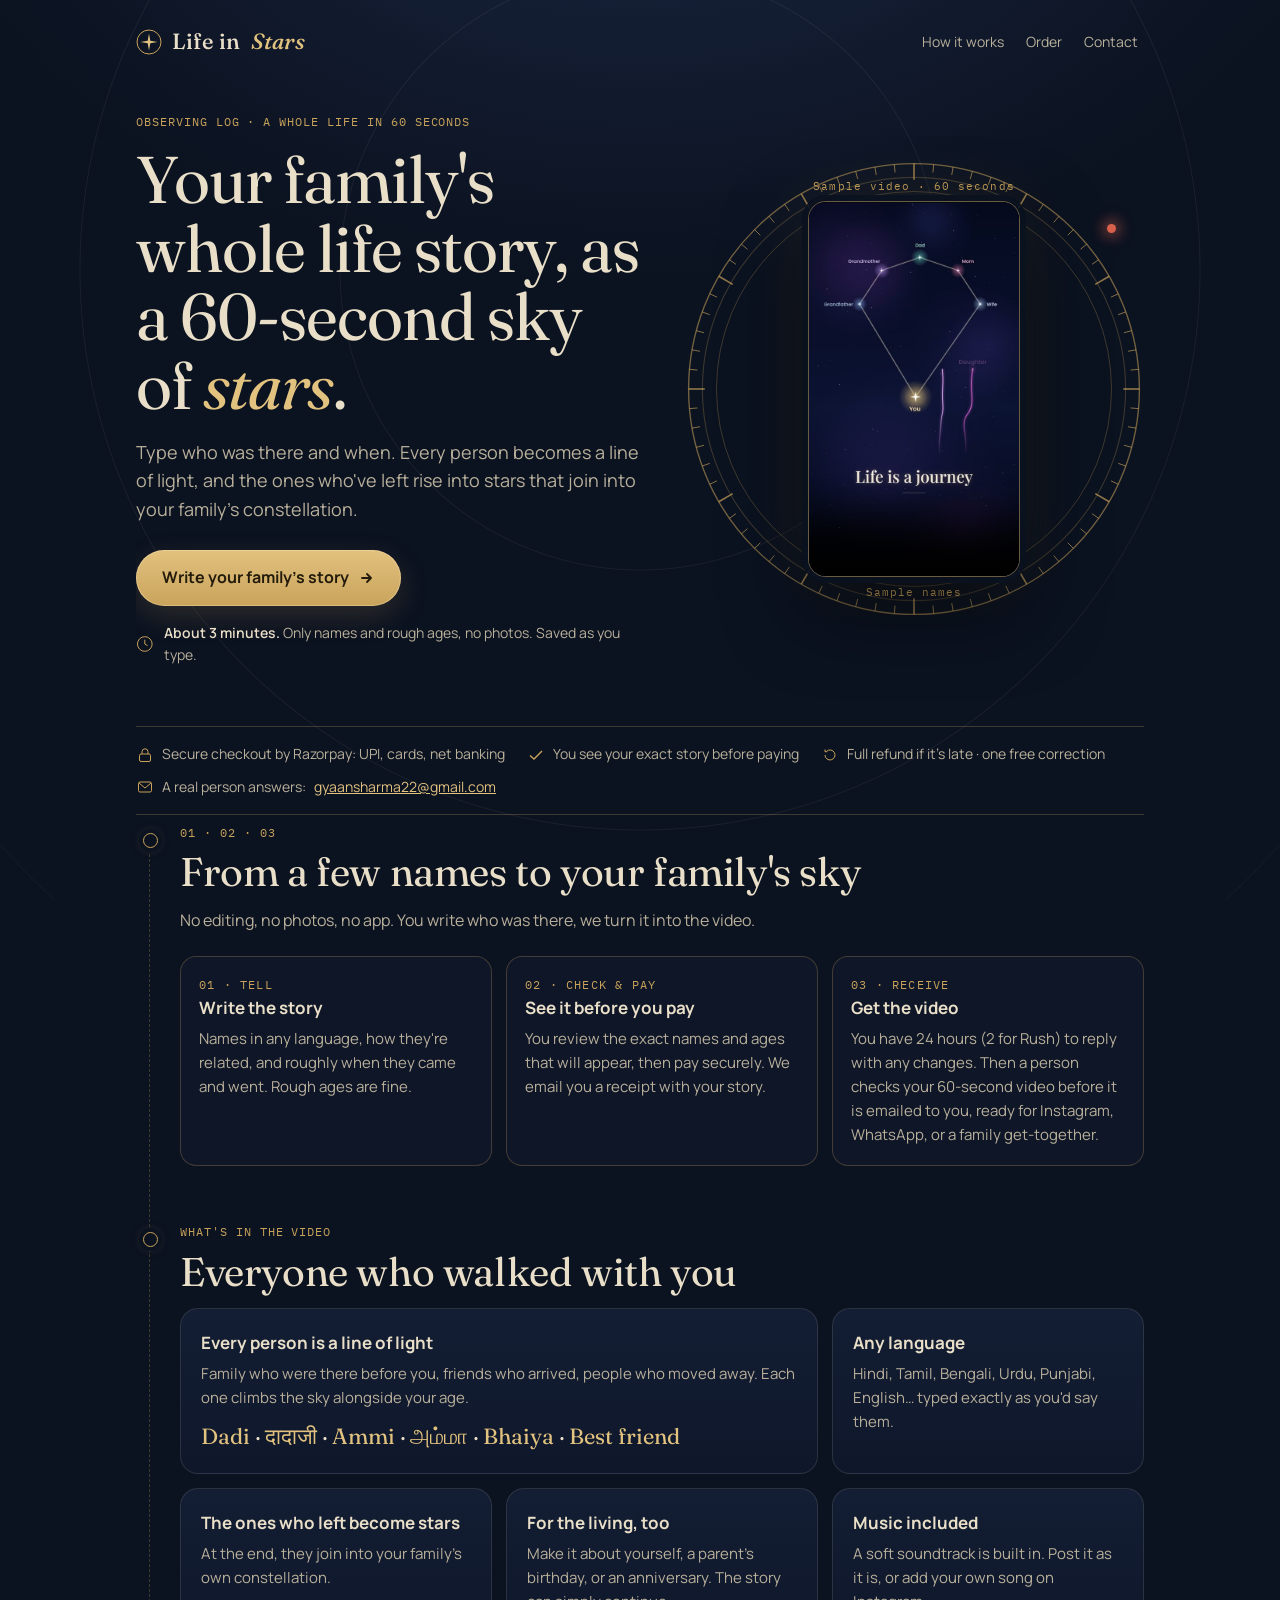
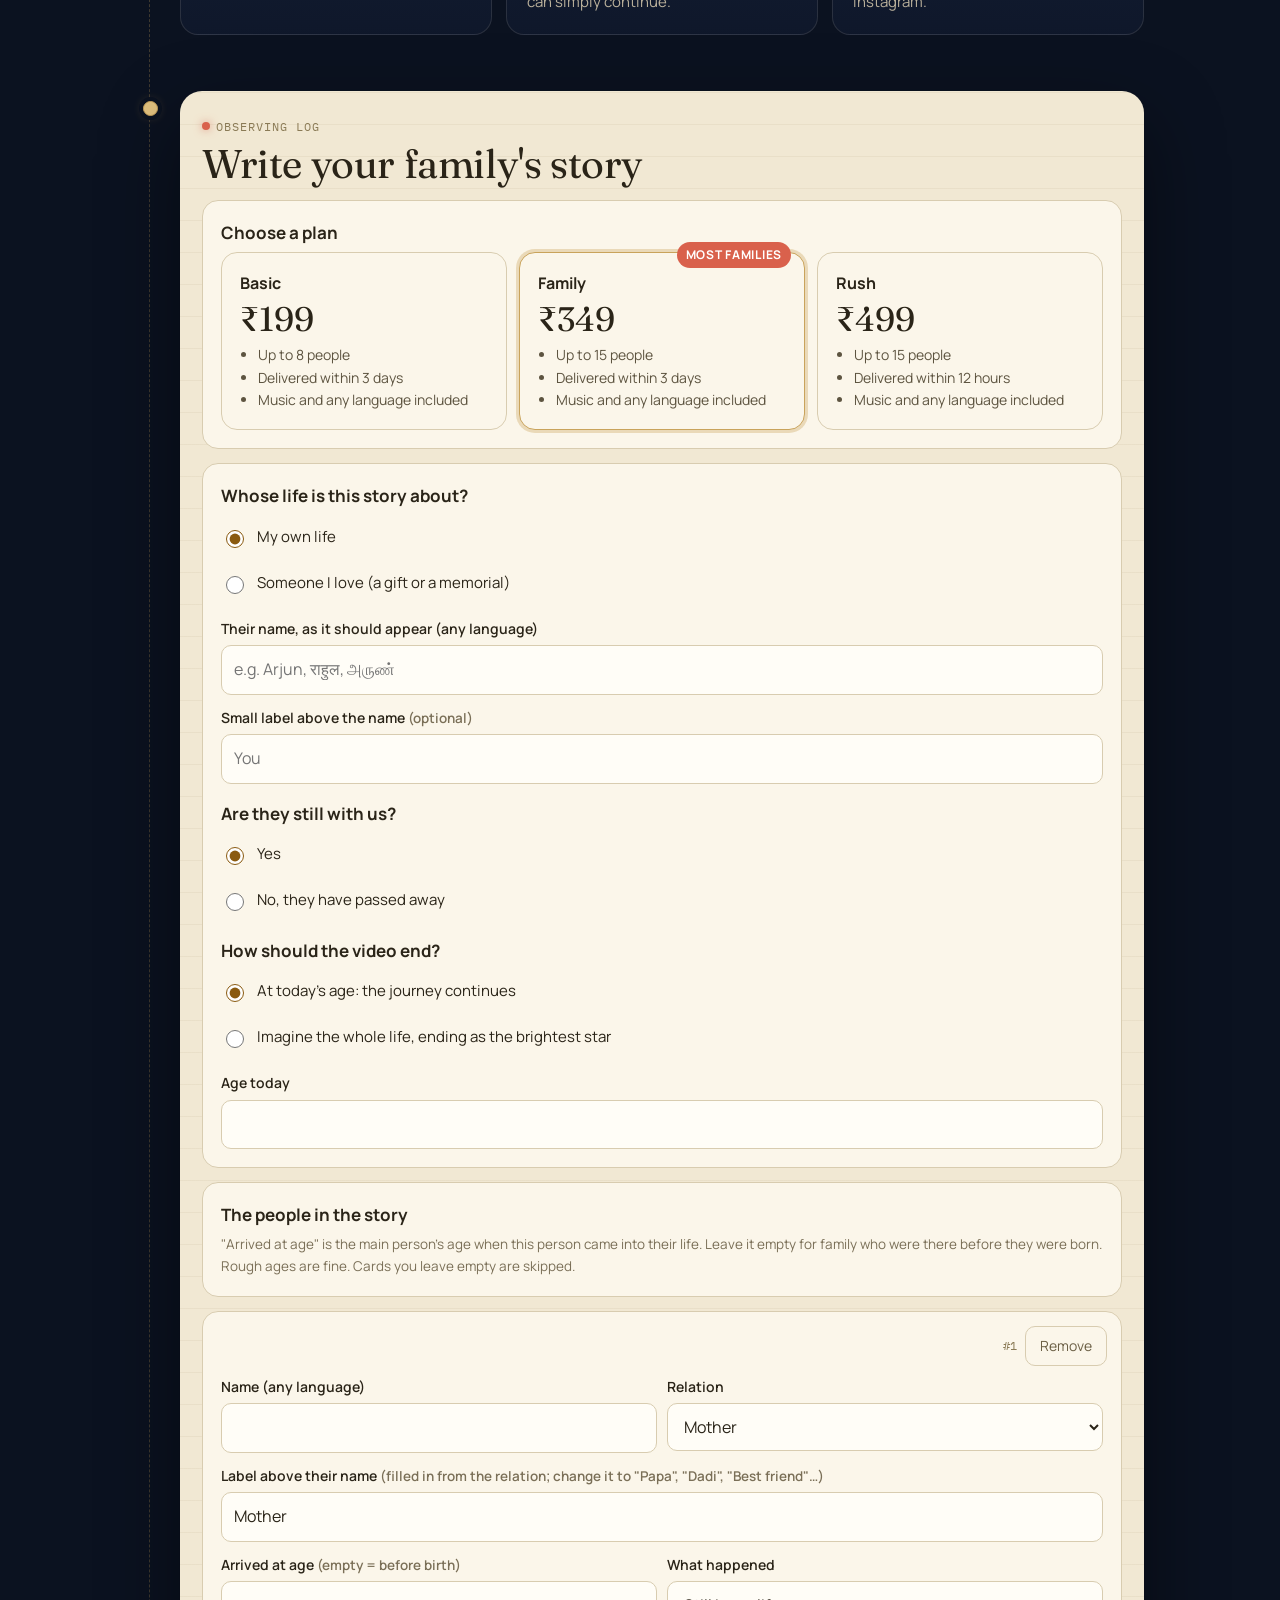
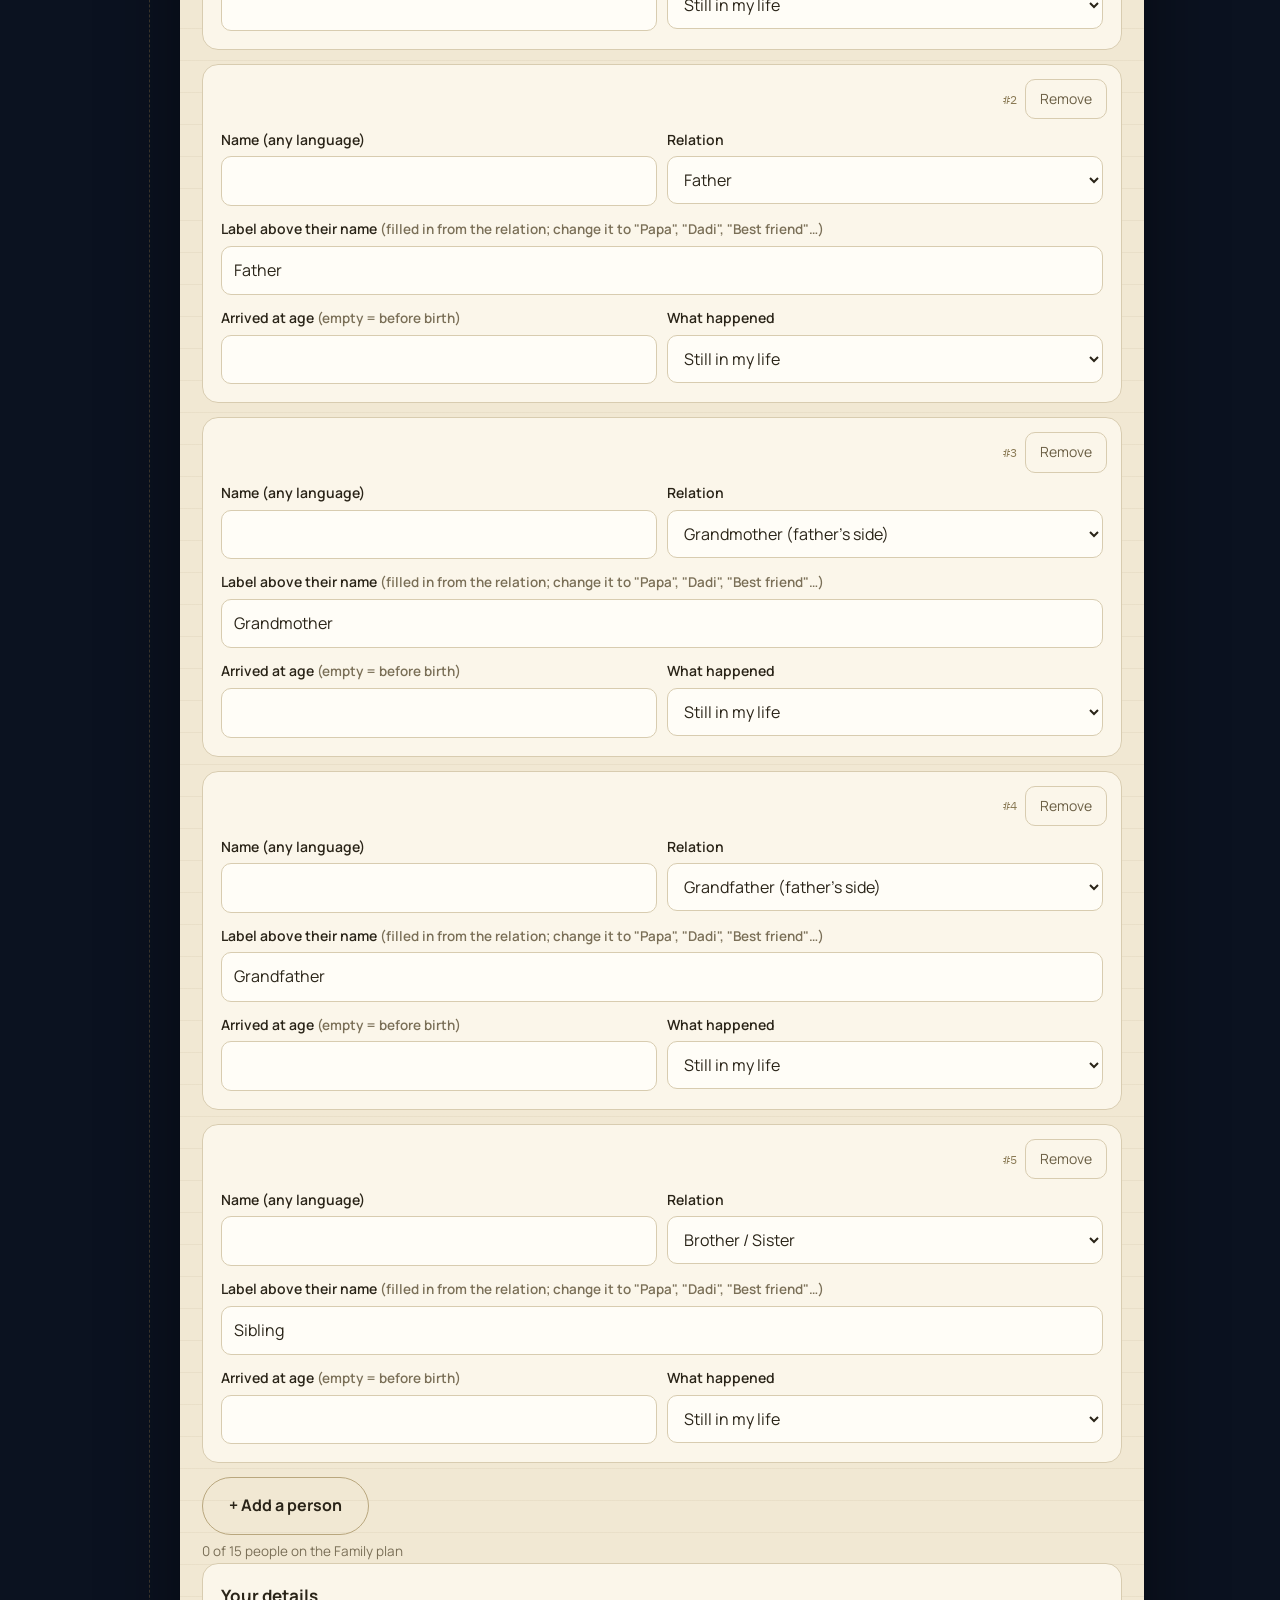
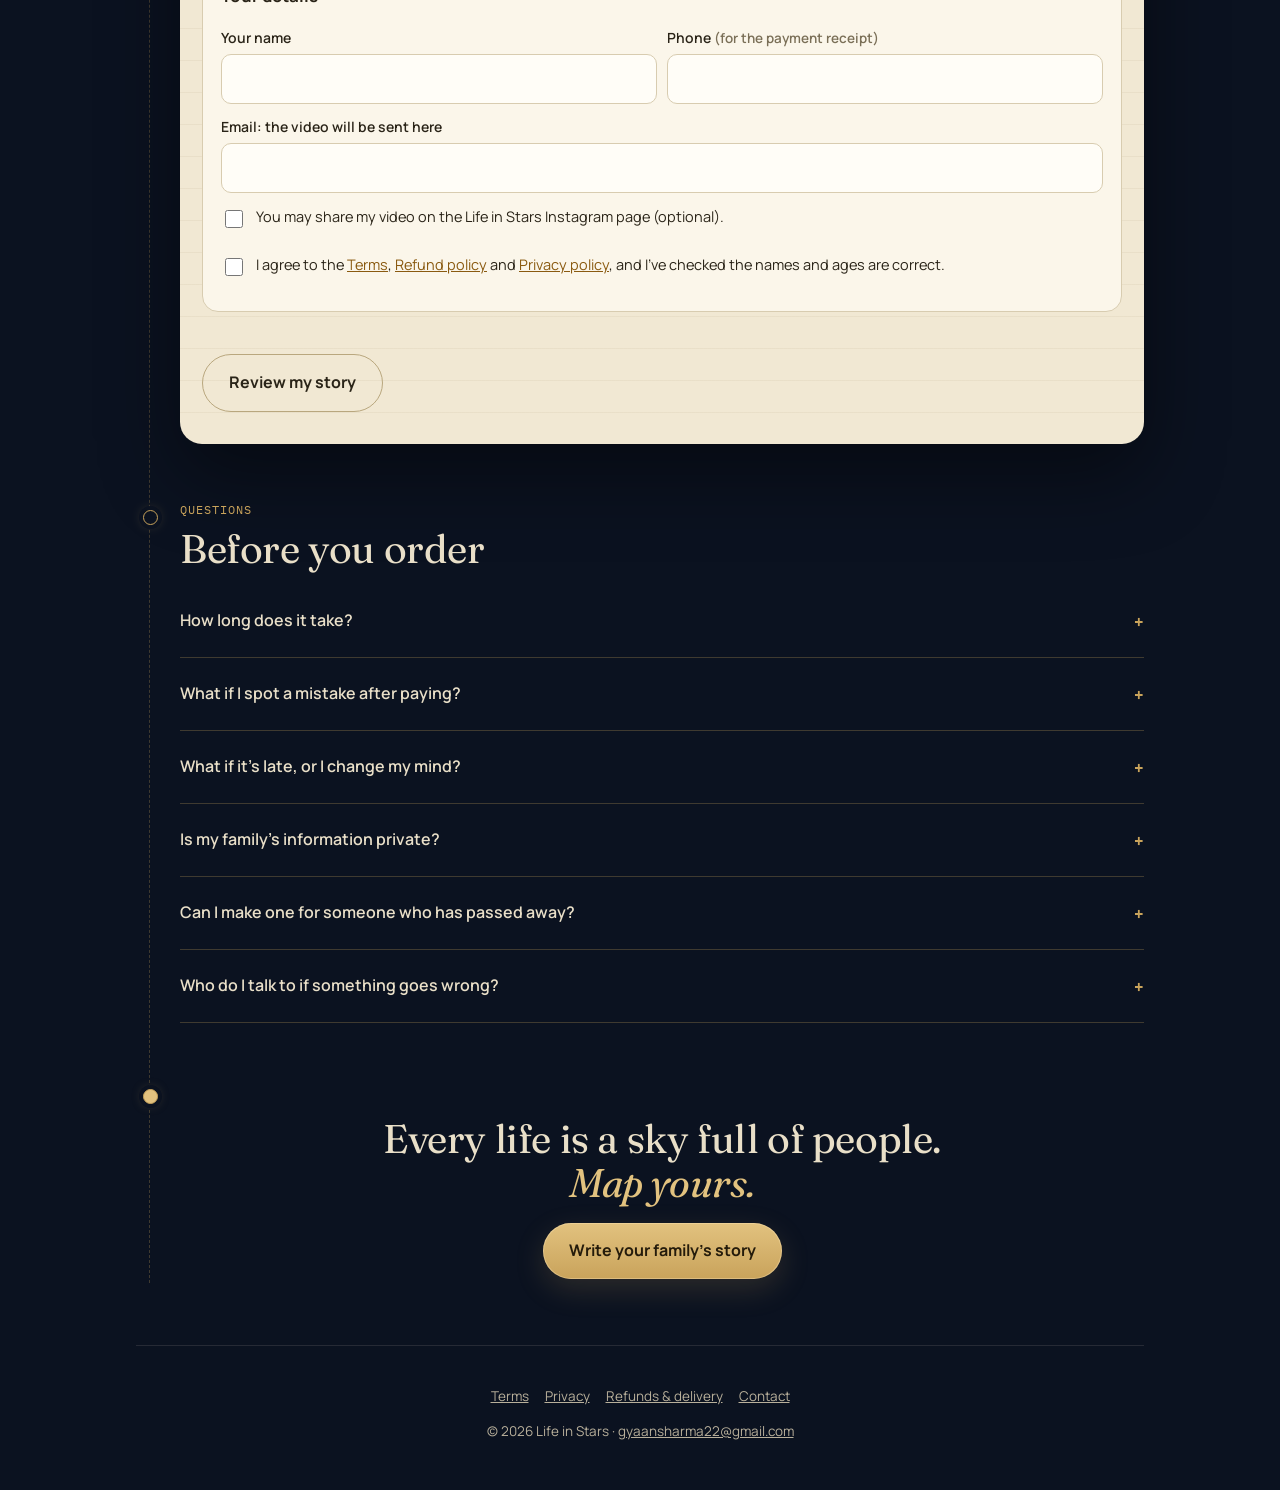
==== commit 14d75985: "Order form: 5 default people, auto labels, clearer wording, reply window - Start with Mother, Father" ====
--- a/index.html
+++ b/index.html
@@ -41,8 +41,8 @@
           <g id="ticks" stroke="#c9a35b" stroke-opacity=".7"></g>
         </svg>
         <div class="ring2"></div>
-        <span class="coord c1">RA 04h 21m · Dec +18°</span>
-        <span class="coord c2">Sample · names changed</span>
+        <span class="coord c1">Sample video · 60 seconds</span>
+        <span class="coord c2">Sample names</span>
         <span class="redlight" title="Observatory night-light"></span>
         <div class="glass">
           <video src="sample.mp4" poster="sample.jpg" controls playsinline preload="none"></video>
@@ -66,7 +66,7 @@
         <div class="steps">
           <div class="step"><div class="n">01 · TELL</div><h3>Write the story</h3><p>Names in any language, how they're related, and roughly when they came and went. Rough ages are fine.</p></div>
           <div class="step"><div class="n">02 · CHECK &amp; PAY</div><h3>See it before you pay</h3><p>You review the exact names and ages that will appear, then pay securely. We email you a receipt with your story.</p></div>
-          <div class="step"><div class="n">03 · RECEIVE</div><h3>Get the video</h3><p>A 60-second vertical MP4 with music, sent to your email. Ready for Instagram, WhatsApp, or a family get-together.</p></div>
+          <div class="step"><div class="n">03 · RECEIVE</div><h3>Get the video</h3><p>You have 24 hours (2 for Rush) to reply with any changes. Then a person checks your 60-second video before it is emailed to you, ready for Instagram, WhatsApp, or a family get-together.</p></div>
         </div>
       </section>
 
@@ -131,7 +131,7 @@
 
           <div class="card">
             <h3>The people in the story</h3>
-            <p class="hint">"Arrived at age" is the main person's age when this person came into their life. Leave it empty for family who were there before they were born. Rough ages are fine.</p>
+            <p class="hint">"Arrived at age" is the main person's age when this person came into their life. Leave it empty for family who were there before they were born. Rough ages are fine. Cards you leave empty are skipped.</p>
           </div>
           <div id="people"></div>
           <div class="actions"><button type="button" class="btn ghost" id="addPerson">+ Add a person</button></div>
@@ -150,6 +150,7 @@
           </div>
 
           <div class="card summary hidden" id="summary"></div>
+          <div id="turnstile" class="turnstile"></div>
           <p class="err" id="err" role="alert"></p>
           <div class="actions">
             <button type="button" class="btn ghost" id="reviewBtn">Review my story</button>
@@ -162,8 +163,8 @@
       <section class="node reveal" id="faq">
         <div class="mono">Questions</div>
         <h2>Before you order</h2>
-        <details><summary>How long does it take?</summary><p>Basic and Family plans are delivered within 3 days, Rush within 12 hours. Most videos are ready much sooner. You'll get an email the moment your order is received, and another when the video is ready.</p></details>
-        <details><summary>What if I spot a mistake after paying?</summary><p>Reply to the order email with the correction. If the video has already been sent, we'll remake it once for free within 7 days.</p></details>
+        <details><summary>How long does it take?</summary><p>Basic and Family plans are delivered within 3 days, Rush within 12 hours. Right after you pay, we email you your story and hold the order for 24 hours (2 hours for Rush) so you can reply with any changes. Then the video is made and checked by a person before it's emailed to you.</p></details>
+        <details><summary>What if I spot a mistake after paying?</summary><p>Reply to the order email within 24 hours (2 hours for Rush) and tell us what to fix in your own words. If we don't hear from you by then, we go ahead with the details exactly as you entered them. If the video has already been sent, we'll remake it once for free within 7 days.</p></details>
         <details><summary>What if it's late, or I change my mind?</summary><p>If your video arrives later than promised, you get a full refund. You can also cancel for a full refund any time before it's delivered. See the <a href="refund.html">refund policy</a>.</p></details>
         <details><summary>Is my family's information private?</summary><p>Your story is used only to make your video. It's deleted 60 days after delivery, and we never post your video unless you tick the box allowing it. Payments are handled by Razorpay; we never see your card or UPI details. See the <a href="privacy.html">privacy policy</a>.</p></details>
         <details><summary>Can I make one for someone who has passed away?</summary><p>Yes. Choose "Someone I love", then "No, they have passed away". Their video ends with them becoming the brightest star among everyone they loved.</p></details>
@@ -196,14 +197,14 @@
             <option value="child">Son / Daughter</option><option value="friend" selected>Friend</option><option value="other">Other</option>
           </select></div>
       </div>
-      <label class="f">Label above their name <span class="hint">(optional, e.g. "Best friend", "Papa")</span></label>
+      <label class="f">Label above their name <span class="hint">(filled in from the relation; change it to "Papa", "Dadi", "Best friend"…)</span></label>
       <input type="text" class="p-role" maxlength="30" aria-label="Label above their name" />
       <div class="row">
         <div><label class="f">Arrived at age <span class="hint">(empty = before birth)</span></label><input type="number" class="p-from" min="0" max="110" inputmode="numeric" aria-label="Arrived at age" /></div>
         <div><label class="f">What happened</label>
           <select class="p-fate" aria-label="What happened">
-            <option value="stays">Stayed</option><option value="passes">Passed through briefly (school friend, etc.)</option>
-            <option value="leaves">Moved away</option><option value="dies">Passed away</option>
+            <option value="stays">Still in my life</option><option value="passes">Crossed my path briefly</option>
+            <option value="leaves">We drifted apart / they moved away</option><option value="dies">Passed away (becomes a star)</option>
           </select></div>
       </div>
       <div class="to-box hidden"><label class="f to-label">At age</label><input type="number" class="p-to" min="0" max="110" inputmode="numeric" aria-label="Age" /></div>
@@ -214,6 +215,11 @@
     // ---- settings ----
     const ORDER_URL = "https://n8n.snbajaj.com/webhook/lifeinstars-order";
     const DRAFT_KEY = "lifeinstars-draft-v1";
+    // Cloudflare Turnstile (bot check). Empty = off. The site key is public; the secret lives only in n8n.
+    const TURNSTILE_SITE_KEY = "";
+    // default label above each person's name, from the relation (the customer can change it)
+    const LABELS = { mother: "Mother", father: "Father", grandmother: "Grandmother", grandfather: "Grandfather", "grandmother-m": "Grandmother",
+      "grandfather-m": "Grandfather", sibling: "Sibling", partner: "Partner", child: "Child", friend: "Friend", other: "" };
     const PLANS = [
       { id: "basic", name: "Basic", price: 199, people: 8, eta: "Delivered within 3 days" },
       { id: "family", name: "Family", price: 349, people: 15, eta: "Delivered within 3 days", tag: "Most families" },
@@ -260,15 +266,21 @@
       const fate = $(".p-fate", node), toBox = $(".to-box", node);
       const syncFate = () => {
         toBox.classList.toggle("hidden", !["leaves", "dies"].includes(fate.value));
-        $(".to-label", node).textContent = fate.value === "dies" ? "Passed away at age" : "Moved away at age";
+        $(".to-label", node).textContent = fate.value === "dies" ? "Passed away at age" : "Drifted apart / moved away at age";
         $(".p-from", node).placeholder = fate.value === "passes" ? "required" : "";
       };
       fate.addEventListener("change", syncFate);
+      // the label follows the relation until the customer types their own
+      const rel = $(".p-rel", node), role = $(".p-role", node);
+      rel.addEventListener("change", () => {
+        if (!role.value.trim() || role.value === role.dataset.auto) role.value = role.dataset.auto = LABELS[rel.value] || "";
+      });
       $(".rm", node).addEventListener("click", () => { node.remove(); renumber(); saveDraft(); });
       if (pre.rel) $(".p-rel", node).value = pre.rel;
       if (pre.fate) fate.value = pre.fate;
       if (pre.name != null) $(".p-name", node).value = pre.name;
-      if (pre.role != null) $(".p-role", node).value = pre.role;
+      role.value = pre.role != null ? pre.role : LABELS[rel.value] || "";
+      if (role.value === LABELS[rel.value]) role.dataset.auto = role.value;
       if (pre.from != null) $(".p-from", node).value = pre.from;
       if (pre.to != null) $(".p-to", node).value = pre.to;
       syncFate();
@@ -278,8 +290,14 @@
     function renumber() {
       const cards = $$("#people .person");
       cards.forEach((c, i) => ($(".idx", c).textContent = "#" + (i + 1)));
-      $("#peopleCount").textContent = `${cards.length} of ${plan().people} people on the ${plan().name} plan`;
+      countPeople();
       $("#summary").classList.add("hidden"); $("#payBtn").classList.add("hidden");
+    }
+    // a card counts once it has a name or an age; untouched cards are skipped
+    const filled = (c) => [".p-name", ".p-from", ".p-to"].some((k) => $(k, c).value.trim() !== "");
+    function countPeople() {
+      const n = $$("#people .person").filter(filled).length;
+      $("#peopleCount").textContent = `${n} of ${plan().people} people on the ${plan().name} plan`;
     }
     $("#addPerson").addEventListener("click", () => { addPerson(); saveDraft(); });
     $$("input[name=plan]").forEach((el) => el.addEventListener("change", renumber));
@@ -310,7 +328,7 @@
     }
     const draft = loadDraft();
     if (draft) { restore(draft); $("#restoreBar").classList.remove("hidden"); }
-    if (!$$("#people .person").length) { addPerson({ rel: "mother" }); addPerson({ rel: "father" }); }
+    if (!$$("#people .person").length) ["mother", "father", "grandmother", "grandfather", "sibling"].forEach((rel) => addPerson({ rel }));
     syncMain(); renumber();
     $("#startOver").addEventListener("click", () => {
       try { localStorage.removeItem(DRAFT_KEY); } catch {}
@@ -327,7 +345,9 @@
       const main = $("#mainName").value.trim();
       if (!main) errs.push("Add the main person's name.");
       if (!(finalAge >= 1 && finalAge <= 110)) errs.push("Add their age (1–110).");
-      const people = $$("#people .person").map((c, i) => {
+      const cards = $$("#people .person");
+      const people = cards.filter(filled).map((c) => {
+        const i = cards.indexOf(c);
         const rel = $(".p-rel", c).value;
         const p = { name: $(".p-name", c).value.trim(), relation: rel.replace("-m", ""), fate: $(".p-fate", c).value,
           from: num($(".p-from", c).value), role: $(".p-role", c).value.trim() };
@@ -360,12 +380,12 @@
       return { errs, order };
     }
 
-    const FATE = { stays: "Stayed", passes: "Passed through", leaves: "Moved away", dies: "Passed away" };
+    const FATE = { stays: "Still in their life", passes: "Crossed their path briefly", leaves: "Drifted apart / moved away", dies: "Passed away" };
     const esc = (s) => String(s).replace(/[&<>"]/g, (c) => ({ "&": "&amp;", "<": "&lt;", ">": "&gt;", '"': "&quot;" }[c]));
     function onEdit(e) {
       if (e.target.closest("#summary")) return;
       $("#summary").classList.add("hidden"); $("#payBtn").classList.add("hidden");
-      saveDraft();
+      countPeople(); saveDraft();
     }
     $("#orderForm").addEventListener("input", onEdit);
     $("#orderForm").addEventListener("change", onEdit);
@@ -385,16 +405,31 @@
           <td>${FATE[q.fate]}${q.to != null ? " at " + q.to : ""}</td></tr>`).join("")}
         </table>
         <p class="hint" style="margin-top:12px">Your video will be emailed to <b style="color:var(--log-ink)">${esc(order.buyer.email)}</b>. Check it's spelled right.</p>
+        <p class="hint" style="margin-top:8px">After you pay, we hold your order for ${p.id === "rush" ? "2 hours" : "24 hours"} so you can reply to the order email with any changes. If we don't hear from you, we go ahead with these details.</p>
         <div class="total"><span>${p.name} · ${p.eta.toLowerCase()}</span><b>₹${p.price}</b></div>`;
       $("#summary").classList.remove("hidden");
       $("#payBtn").classList.remove("hidden");
       $("#summary").scrollIntoView({ behavior: "smooth", block: "start" });
     });
 
+    // bot check: loaded only when a site key is set, shown with the review
+    let turnstileToken = "";
+    if (TURNSTILE_SITE_KEY) {
+      window.onTurnstileLoad = () => turnstile.render("#turnstile", {
+        sitekey: TURNSTILE_SITE_KEY, theme: "light", action: "order",
+        callback: (t) => (turnstileToken = t), "expired-callback": () => (turnstileToken = ""),
+      });
+      const sc = document.createElement("script");
+      sc.src = "https://challenges.cloudflare.com/turnstile/v0/api.js?onload=onTurnstileLoad&render=explicit";
+      sc.async = true; document.head.appendChild(sc);
+    }
+
     $("#orderForm").addEventListener("submit", async (e) => {
       e.preventDefault();
       const { errs, order } = collect();
       if (errs.length) { $("#err").textContent = errs[0]; return; }
+      if (TURNSTILE_SITE_KEY && !turnstileToken) { $("#err").textContent = "Please complete the quick check above the button."; return; }
+      order.turnstileToken = turnstileToken;
       const btn = $("#payBtn");
       btn.disabled = true; btn.textContent = "Creating secure payment…"; $("#err").textContent = "";
       try {
@@ -405,6 +440,7 @@
       } catch (err) {
         $("#err").textContent = err.message;
         btn.disabled = false; btn.textContent = "Pay & place order";
+        if (TURNSTILE_SITE_KEY && window.turnstile) { turnstile.reset("#turnstile"); turnstileToken = ""; } // tokens work once
       }
     });
   </script>
--- a/style.css
+++ b/style.css
@@ -58,9 +58,9 @@
 .brand { white-space: nowrap; font-family: var(--display); font-size: 22px; font-weight: 500; color: var(--paper); text-decoration: none; letter-spacing: 0.01em; display: inline-flex; align-items: center; gap: 10px; }
 .brand svg { flex: none; }
 .brand span { color: var(--brass-2); font-style: italic; }
-nav a { color: var(--paper-dim); text-decoration: none; font-size: 14px; margin-left: 18px; }
+nav a { color: var(--paper-dim); text-decoration: none; font-size: 14px; margin-left: 10px; display: inline-flex; align-items: center; min-height: 44px; padding: 0 6px; }
 nav a:hover { color: var(--paper); }
-@media (max-width: 560px) { nav a.wide { display: none; } nav a { margin-left: 14px; } .brand { font-size: 20px; } }
+@media (max-width: 560px) { nav a.wide { display: none; } nav a { margin-left: 4px; } .brand { font-size: 20px; } }
 
 /* ---------- hero ---------- */
 .hero { overflow-x: clip; display: grid; grid-template-columns: 1.05fr 0.95fr; gap: 40px; align-items: center; padding: 28px 0 56px; }
@@ -84,7 +84,9 @@
 .scope .ring2 { position: absolute; inset: 7%; border-radius: 50%; border: 1px solid var(--line); }
 @keyframes turn { to { transform: rotate(360deg); } }
 .scope .glass { position: relative; width: 46%; aspect-ratio: 9 / 16; border-radius: 18px; overflow: hidden; background: #050913; border: 1px solid rgba(226, 194, 127, 0.45); box-shadow: 0 0 0 6px rgba(11, 18, 32, 0.9), 0 30px 80px rgba(0, 0, 0, 0.55), 0 0 70px rgba(201, 163, 91, 0.12); }
-.scope video { display: block; width: 100%; height: 100%; object-fit: cover; }
+/* contain, not cover: in full screen the 9:16 video must show whole on a wide screen, not zoom and crop */
+.scope video { display: block; width: 100%; height: 100%; object-fit: contain; background: #050913; }
+.scope video:fullscreen, .scope video:-webkit-full-screen { object-fit: contain; background: #000; }
 .scope .coord { position: absolute; font-family: var(--mono); font-size: 10.5px; letter-spacing: 0.1em; color: var(--brass); white-space: nowrap; }
 .scope .c1 { top: 4%; left: 50%; transform: translateX(-50%); }
 .scope .c2 { bottom: 4%; left: 50%; transform: translateX(-50%); }
@@ -102,6 +104,7 @@
 .node { position: relative; margin: 0 0 56px; }
 .node::before { content: ""; position: absolute; left: -37px; top: 10px; width: 13px; height: 13px; border-radius: 50%; background: var(--dome); border: 1px solid var(--brass); box-shadow: 0 0 0 4px var(--dome), 0 0 12px rgba(201, 163, 91, 0.35); }
 .node.star::before { background: var(--brass-2); }
+@media (max-width: 520px) { .lineage { padding-left: 22px; } .lineage::before { left: 5px; } .node::before { left: -22px; width: 11px; height: 11px; } }
 
 h2 { font-family: var(--display); font-weight: 400; font-size: clamp(28px, 4.2vw, 40px); line-height: 1.1; margin: 8px 0 14px; letter-spacing: -0.01em; }
 h3 { font-size: 17px; margin: 0 0 6px; }
@@ -130,14 +133,14 @@
 .plan .name { font-weight: 700; }
 .plan .price { font-family: var(--display); font-size: 34px; line-height: 1.1; margin: 4px 0; }
 .plan ul { margin: 6px 0 0; padding-left: 18px; color: #5d5440; font-size: 14px; }
-.plan .tag { position: absolute; top: -10px; right: 14px; background: var(--red); color: #fff; font-size: 11px; font-weight: 700; letter-spacing: 0.06em; padding: 3px 9px; border-radius: 999px; text-transform: uppercase; }
+.plan .tag { position: absolute; top: -10px; right: 14px; background: var(--red); color: #fff; font-size: 12px; font-weight: 700; letter-spacing: 0.06em; padding: 3px 9px; border-radius: 999px; text-transform: uppercase; }
 .plan input:checked + .box { border-color: var(--brass); box-shadow: 0 0 0 3px rgba(201, 163, 91, 0.35); }
 .plan input:focus-visible + .box { outline: 2px solid var(--red); outline-offset: 2px; }
 
 /* ---------- the observing log (order form) ---------- */
 .log { position: relative; background: var(--log); color: var(--log-ink); border-radius: 22px; padding: 26px 22px; box-shadow: 0 30px 80px rgba(0, 0, 0, 0.45);
   background-image: repeating-linear-gradient(0deg, transparent 0 31px, rgba(140, 118, 74, 0.08) 31px 32px); }
-@media (max-width: 520px) { .log { padding: 20px 14px; border-radius: 18px; } }
+@media (max-width: 520px) { .log { padding: 20px 12px; border-radius: 18px; } .card { padding: 14px; } .person { padding-top: 50px; } }
 .log .logno { display: flex; justify-content: space-between; align-items: center; font-family: var(--mono); font-size: 12px; letter-spacing: 0.08em; color: #8a7a55; text-transform: uppercase; margin-bottom: 6px; }
 .log .logno .dot { display: inline-block; width: 8px; height: 8px; border-radius: 50%; background: var(--red); margin-right: 6px; box-shadow: 0 0 8px rgba(217, 97, 76, 0.6); vertical-align: 1px; }
 .log h2 { color: var(--log-ink); margin-top: 0; }
@@ -150,13 +153,13 @@
 input:focus, select:focus { outline: 2px solid var(--brass); outline-offset: 1px; border-color: transparent; }
 .row { display: grid; grid-template-columns: 1fr 1fr; gap: 10px; }
 @media (max-width: 520px) { .row { grid-template-columns: 1fr; } }
-.radio { display: flex; gap: 10px; align-items: flex-start; margin: 8px 0; font-size: 15px; cursor: pointer; }
+.radio { display: flex; gap: 10px; align-items: flex-start; margin: 2px 0; padding: 9px 0; min-height: 44px; font-size: 15px; cursor: pointer; }
 .radio input, .check input { margin-top: 5px; accent-color: #8a5a10; width: 18px; height: 18px; flex: none; }
-.check { display: flex; gap: 10px; align-items: flex-start; font-size: 14.5px; margin: 10px 0; cursor: pointer; }
-.person { position: relative; }
+.check { display: flex; gap: 10px; align-items: flex-start; font-size: 14.5px; margin: 4px 0; padding: 8px 0; min-height: 44px; cursor: pointer; }
+.person { position: relative; padding-top: 52px; }
 .person .num { position: absolute; top: 14px; right: 14px; display: flex; gap: 8px; align-items: center; }
 .person .idx { font-family: var(--mono); font-size: 12px; color: #8a7a55; }
-.icon-btn { background: transparent; color: #6b5f45; border: 1px solid var(--log-line); border-radius: 8px; padding: 4px 10px; font: inherit; font-size: 13px; cursor: pointer; }
+.icon-btn { background: transparent; color: #6b5f45; border: 1px solid var(--log-line); border-radius: 10px; padding: 8px 14px; min-height: 40px; font: inherit; font-size: 14px; cursor: pointer; }
 .icon-btn:hover { color: var(--log-ink); border-color: #b9a77e; }
 .actions { display: flex; gap: 10px; flex-wrap: wrap; margin: 14px 0 6px; }
 .log .btn.ghost { color: var(--log-ink); border-color: #b9a77e; }
@@ -172,7 +175,7 @@
 
 /* faq */
 details { border-bottom: 1px solid var(--line); padding: 14px 0; }
-summary { cursor: pointer; font-weight: 600; font-size: 16px; list-style: none; display: flex; justify-content: space-between; gap: 12px; }
+summary { cursor: pointer; font-weight: 600; font-size: 16px; list-style: none; display: flex; justify-content: space-between; align-items: center; gap: 12px; min-height: 44px; }
 summary::-webkit-details-marker { display: none; }
 summary::after { content: "+"; font-family: var(--mono); color: var(--brass); }
 details[open] summary::after { content: "−"; }
@@ -194,3 +197,5 @@
 .prose h2 { font-size: 22px; margin: 28px 0 8px; }
 .prose p, .prose li { color: #d6ccb4; }
 .prose .updated { color: var(--paper-dim); font-size: 13px; font-family: var(--mono); letter-spacing: 0.05em; }
+.turnstile:empty { display: none; }
+.turnstile { margin: 14px 0 4px; min-height: 65px; }
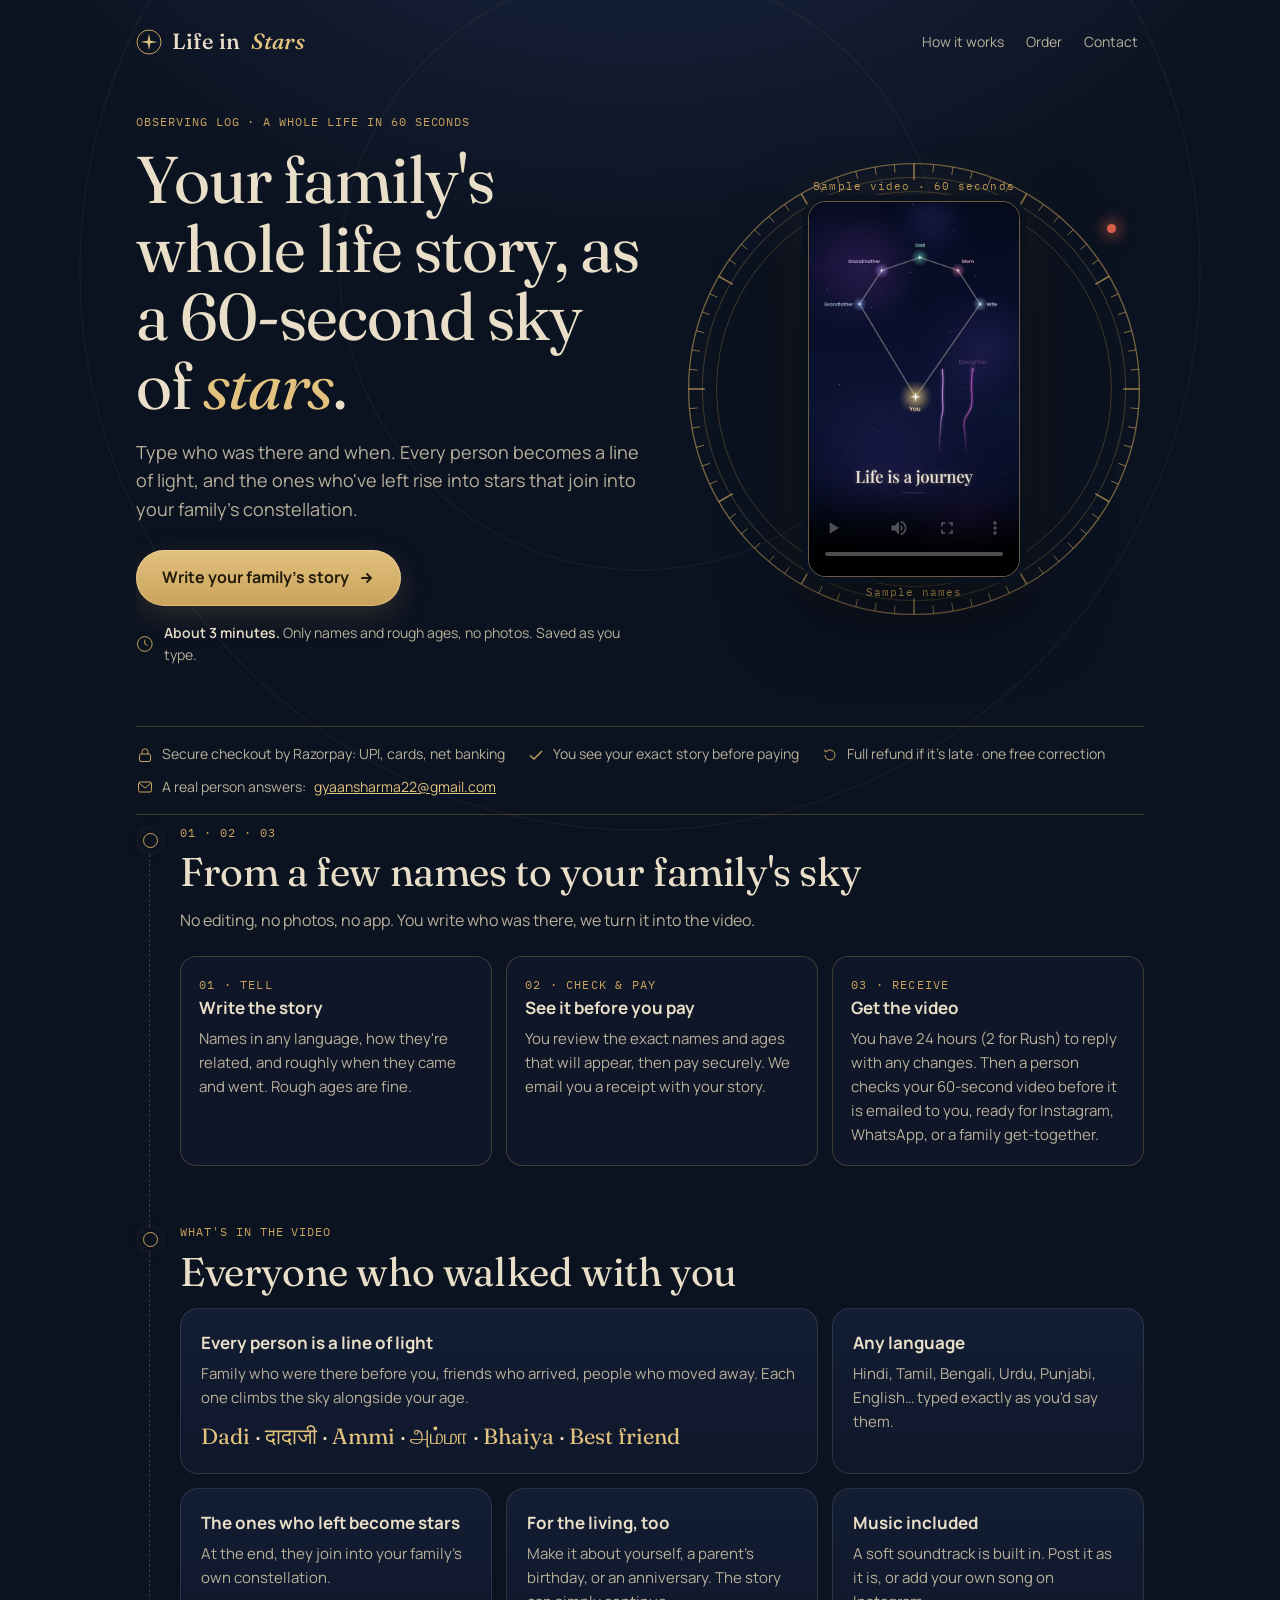
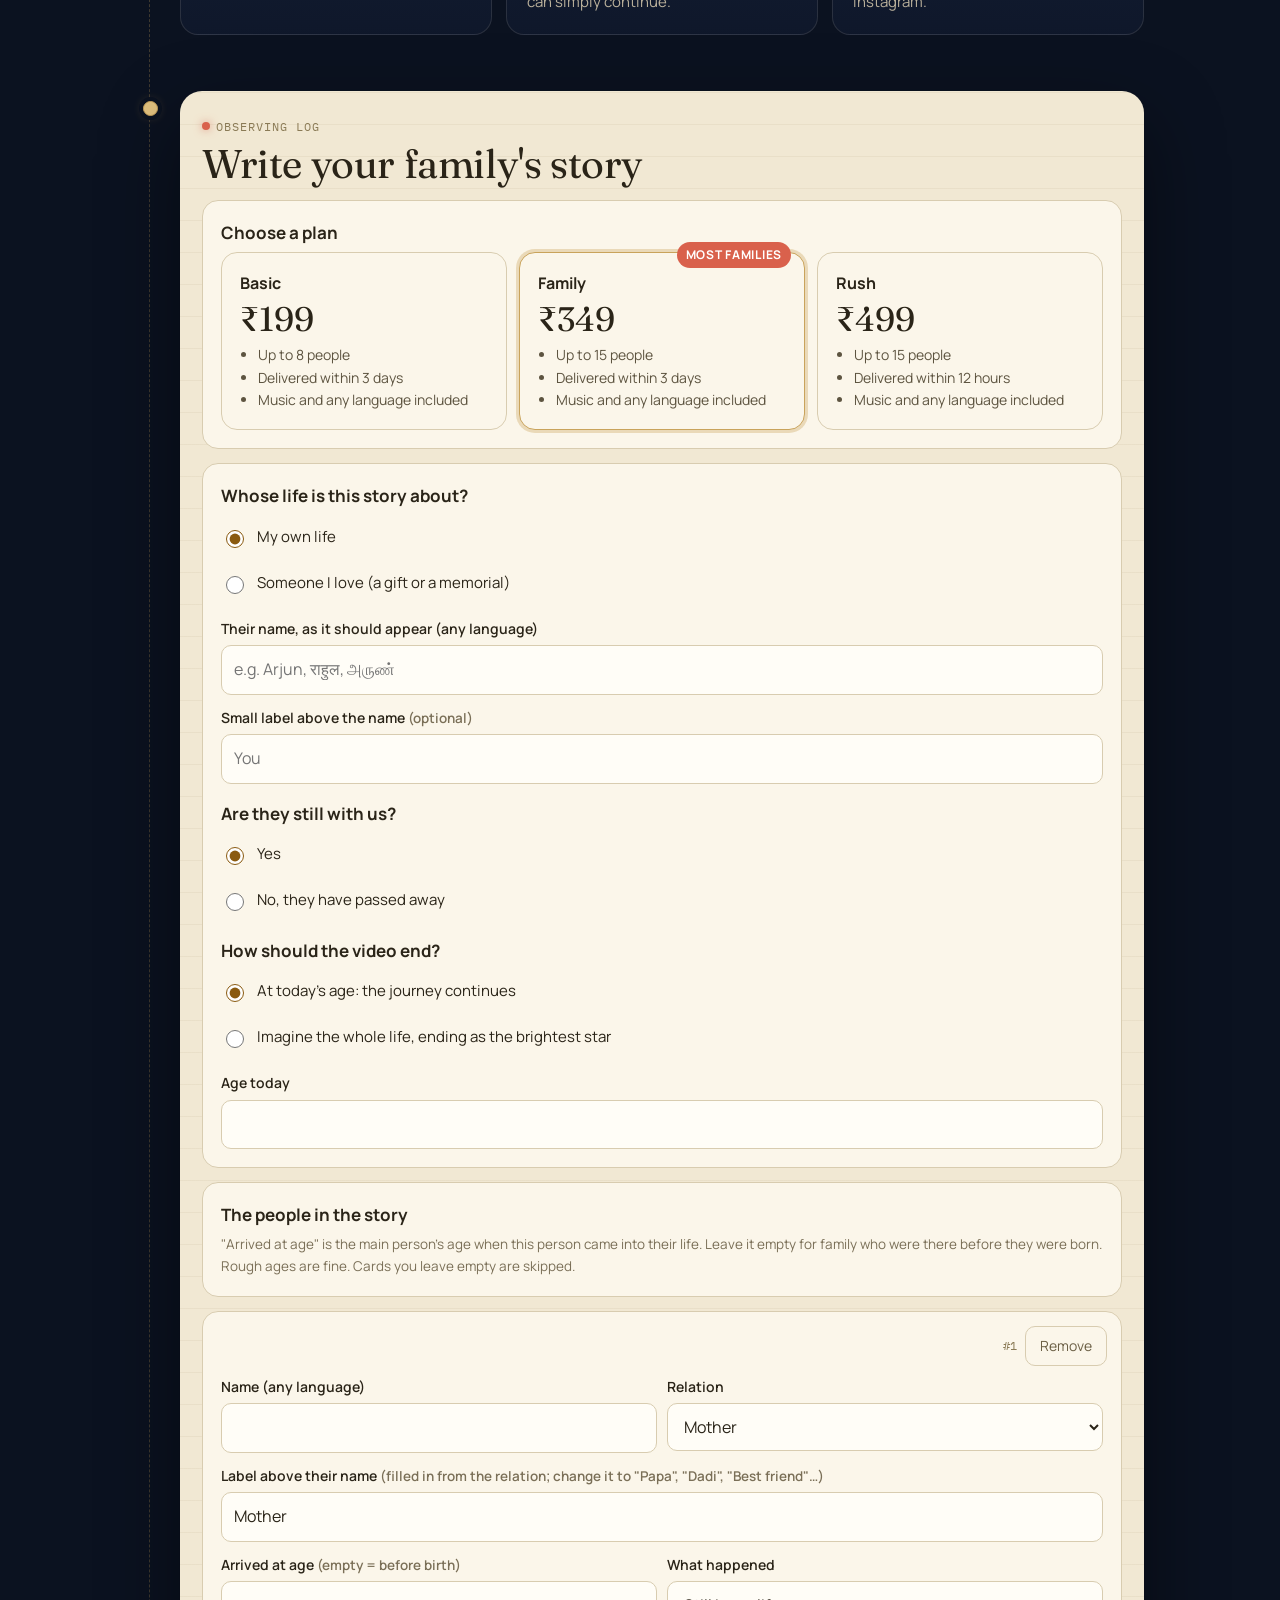
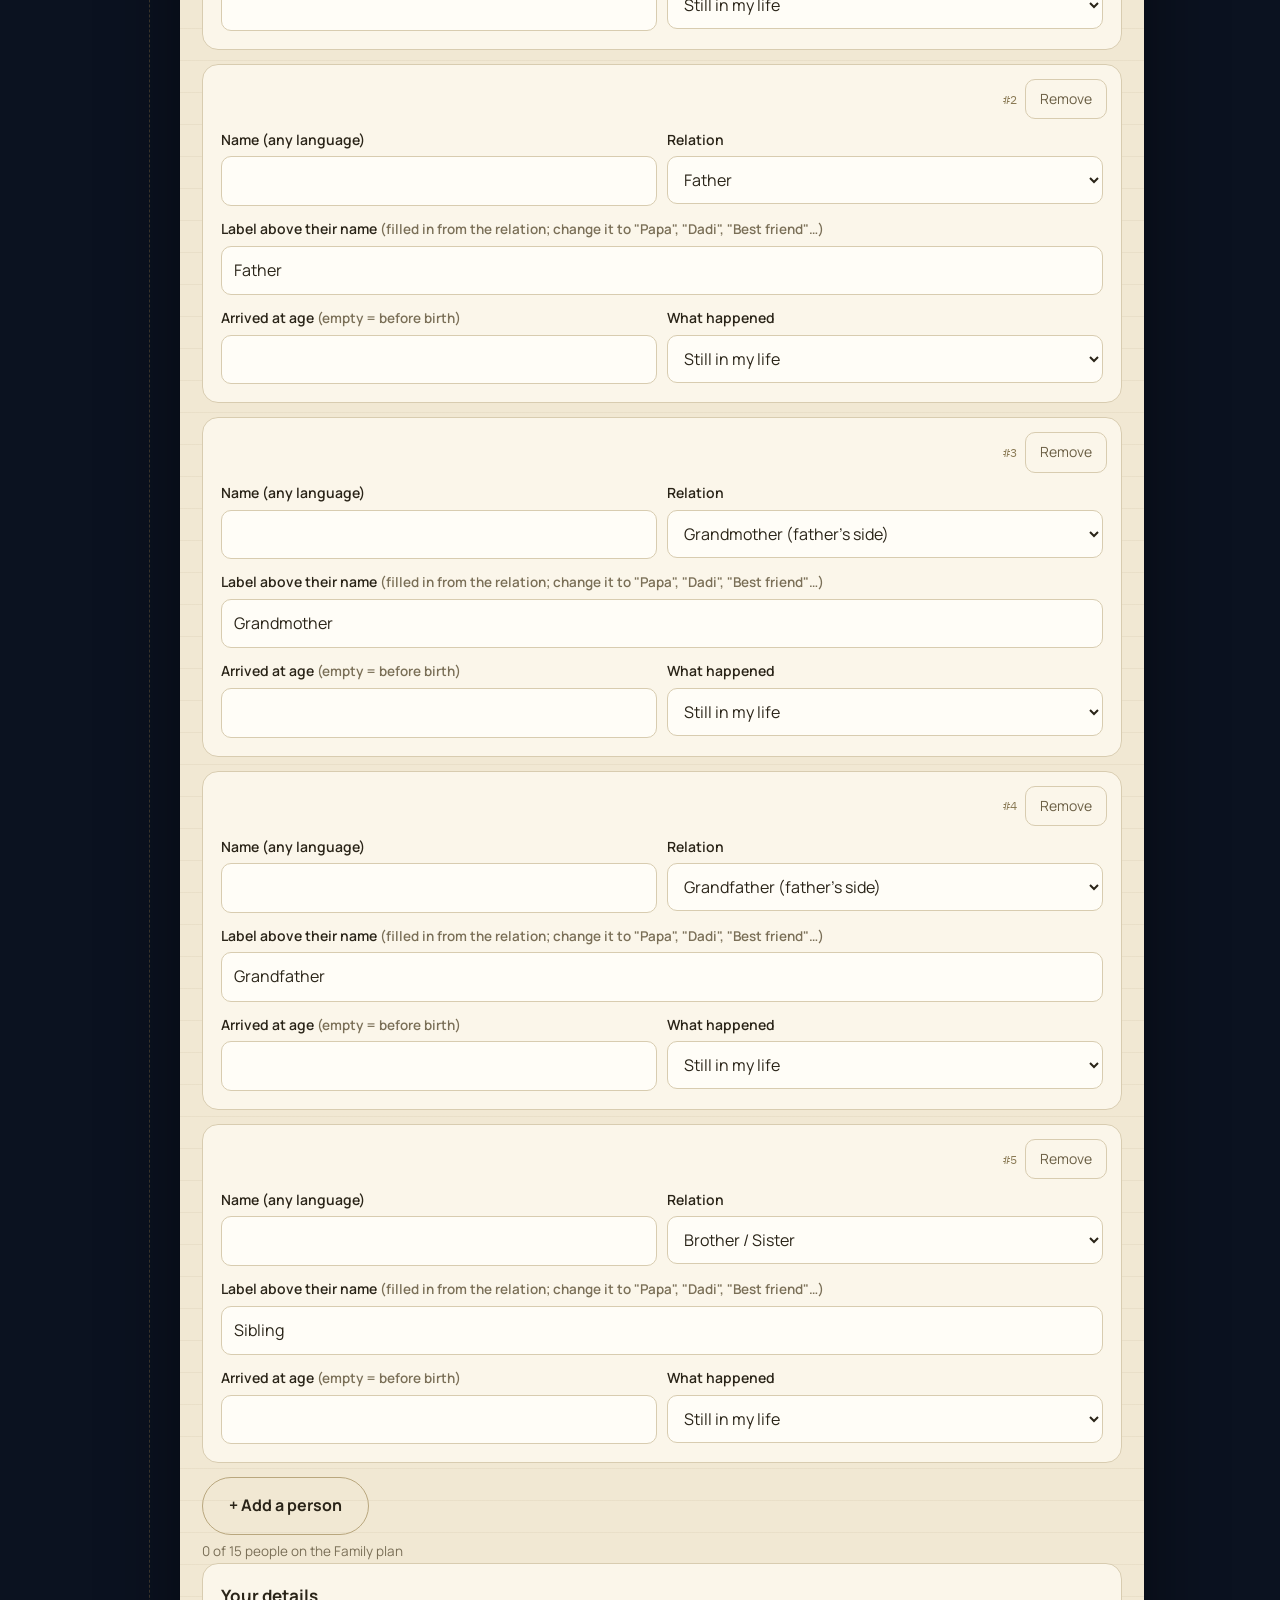
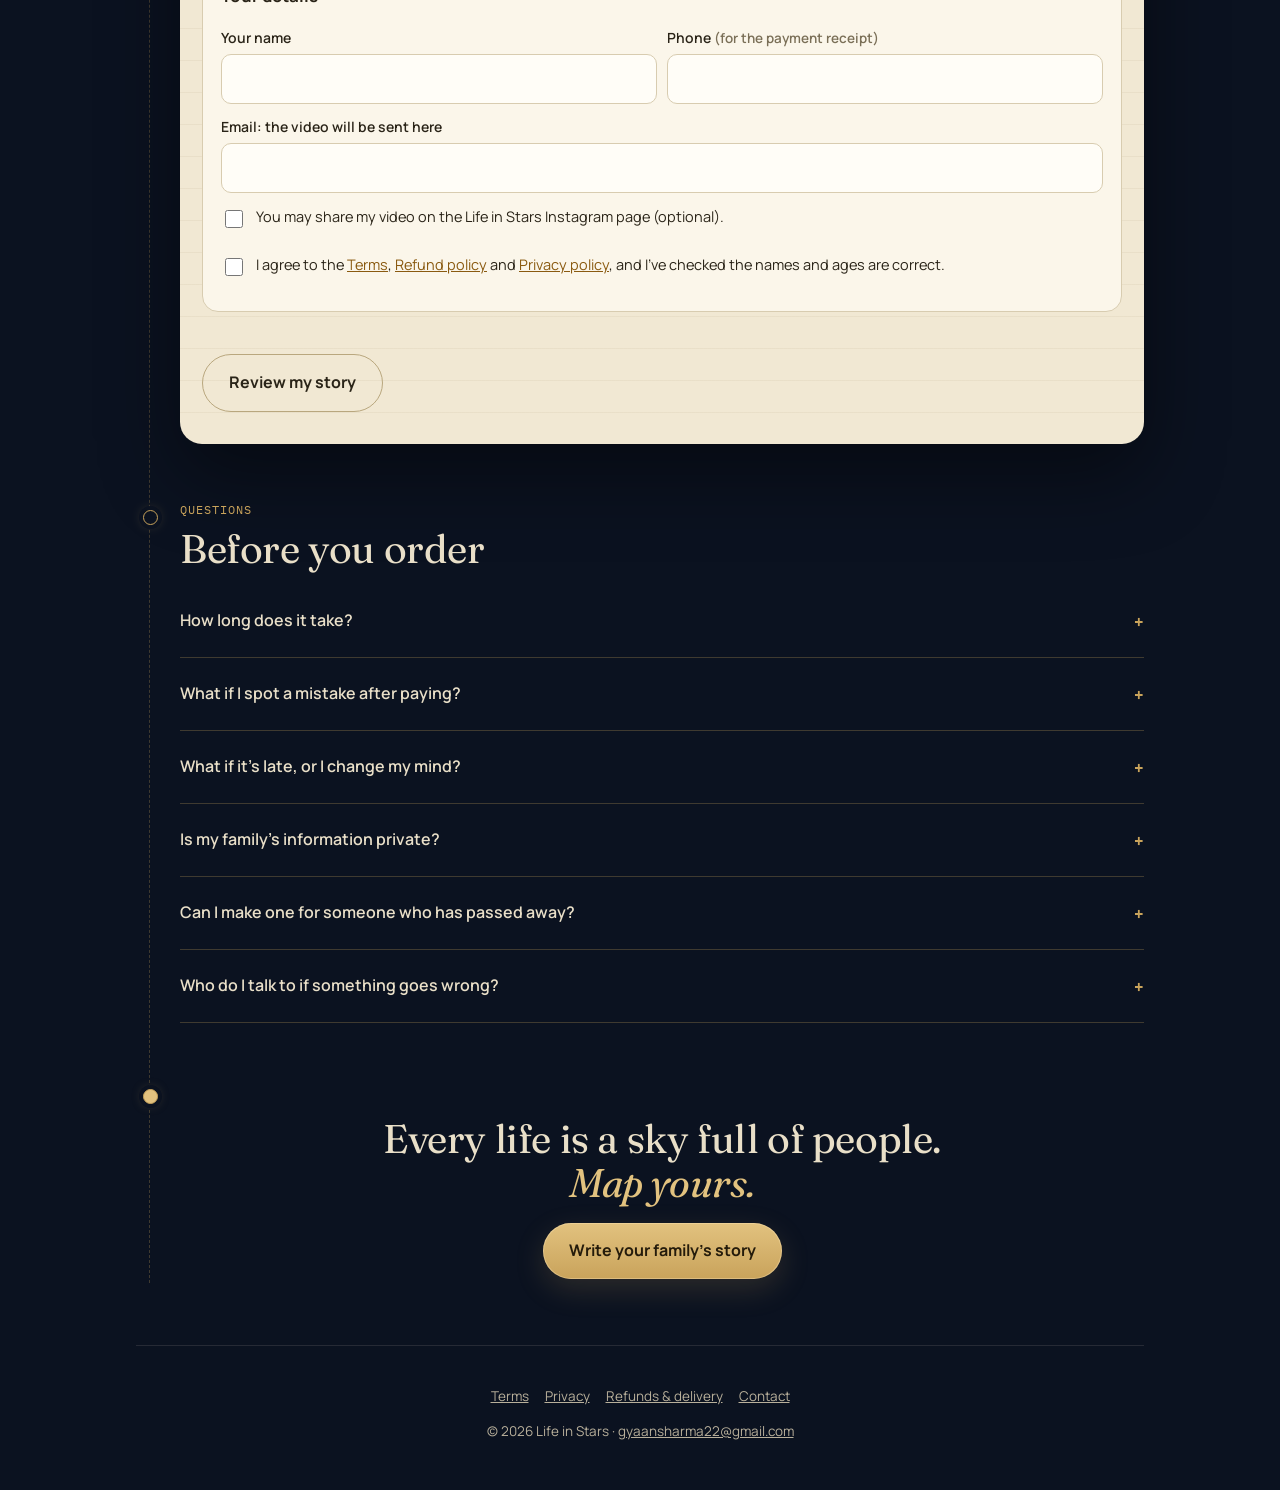
==== commit b6d8f371: "Demo video: play on the first click anywhere on it With preload=none Chrome ignored the first click " ====
--- a/index.html
+++ b/index.html
@@ -45,7 +45,7 @@
         <span class="coord c2">Sample names</span>
         <span class="redlight" title="Observatory night-light"></span>
         <div class="glass">
-          <video src="sample.mp4" poster="sample.jpg" controls playsinline preload="none"></video>
+          <video src="sample.mp4" poster="sample.jpg" controls playsinline preload="metadata"></video>
         </div>
       </div>
     </section>
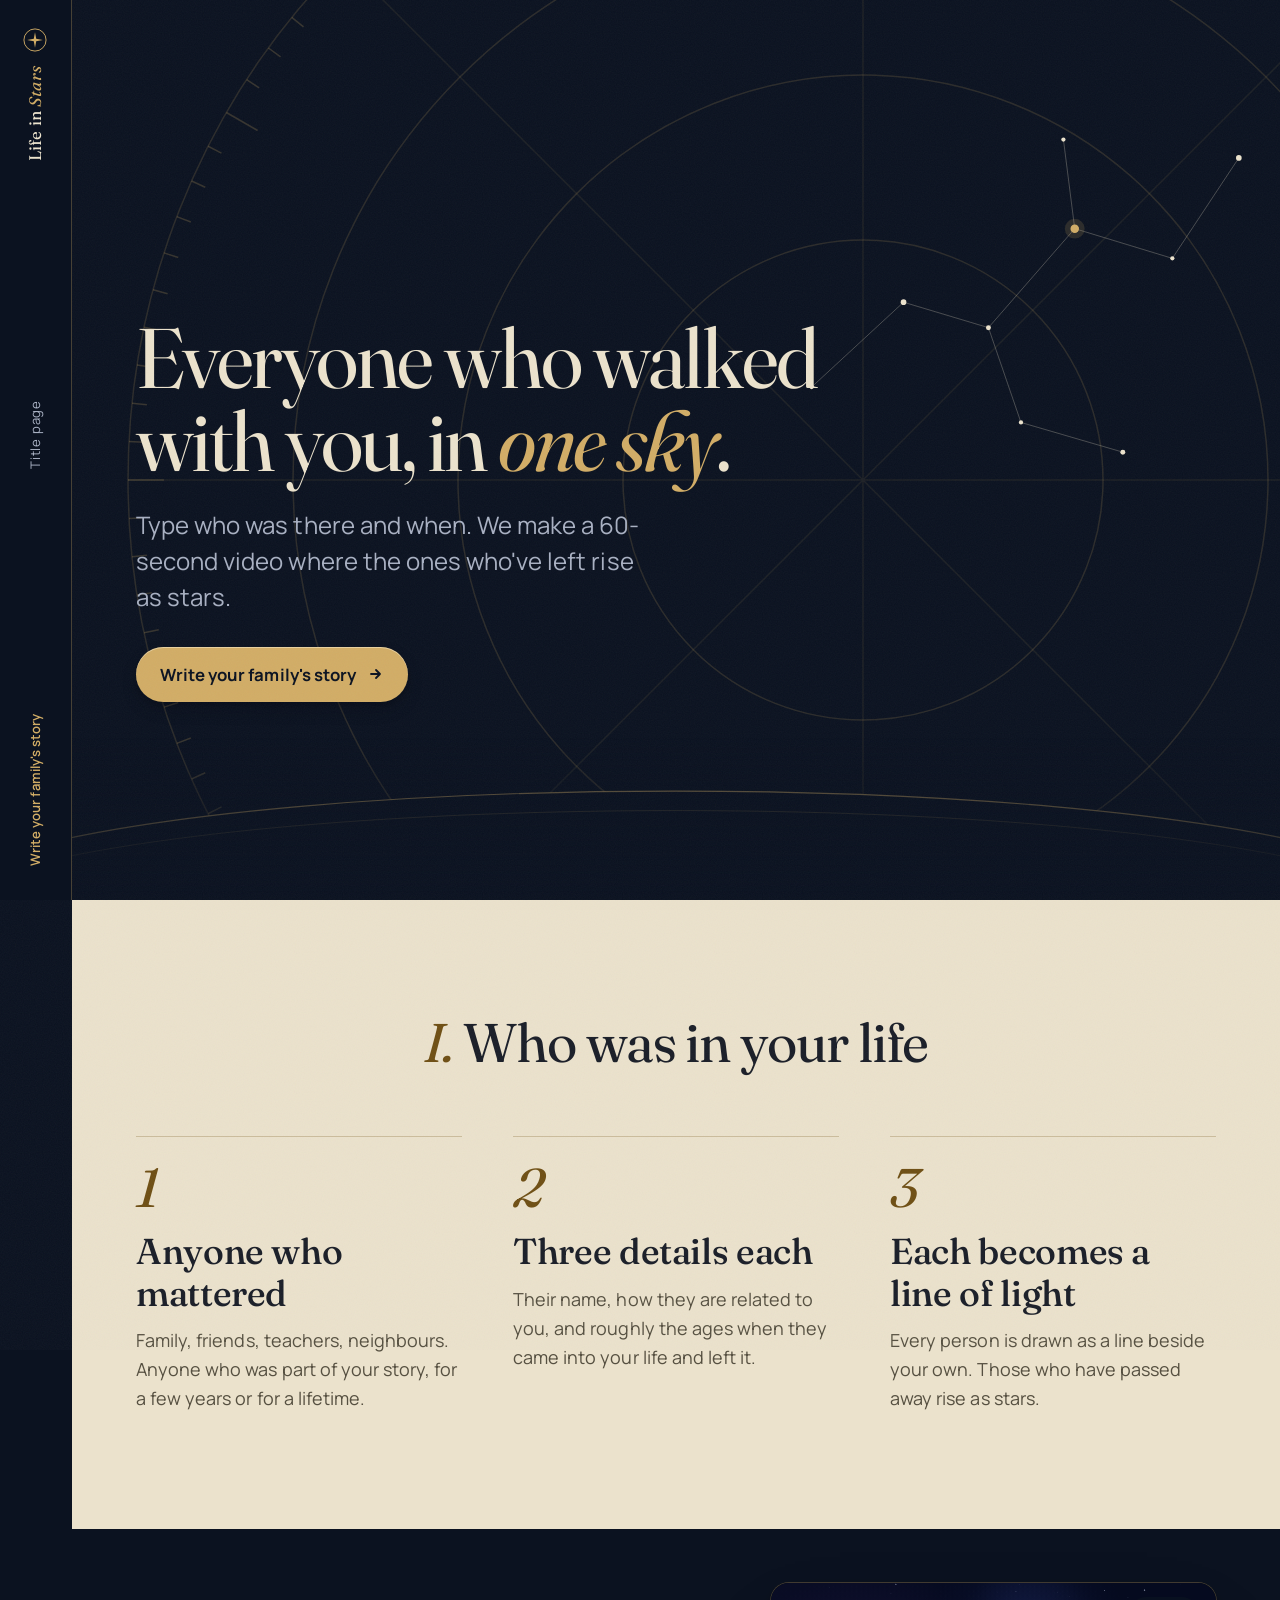
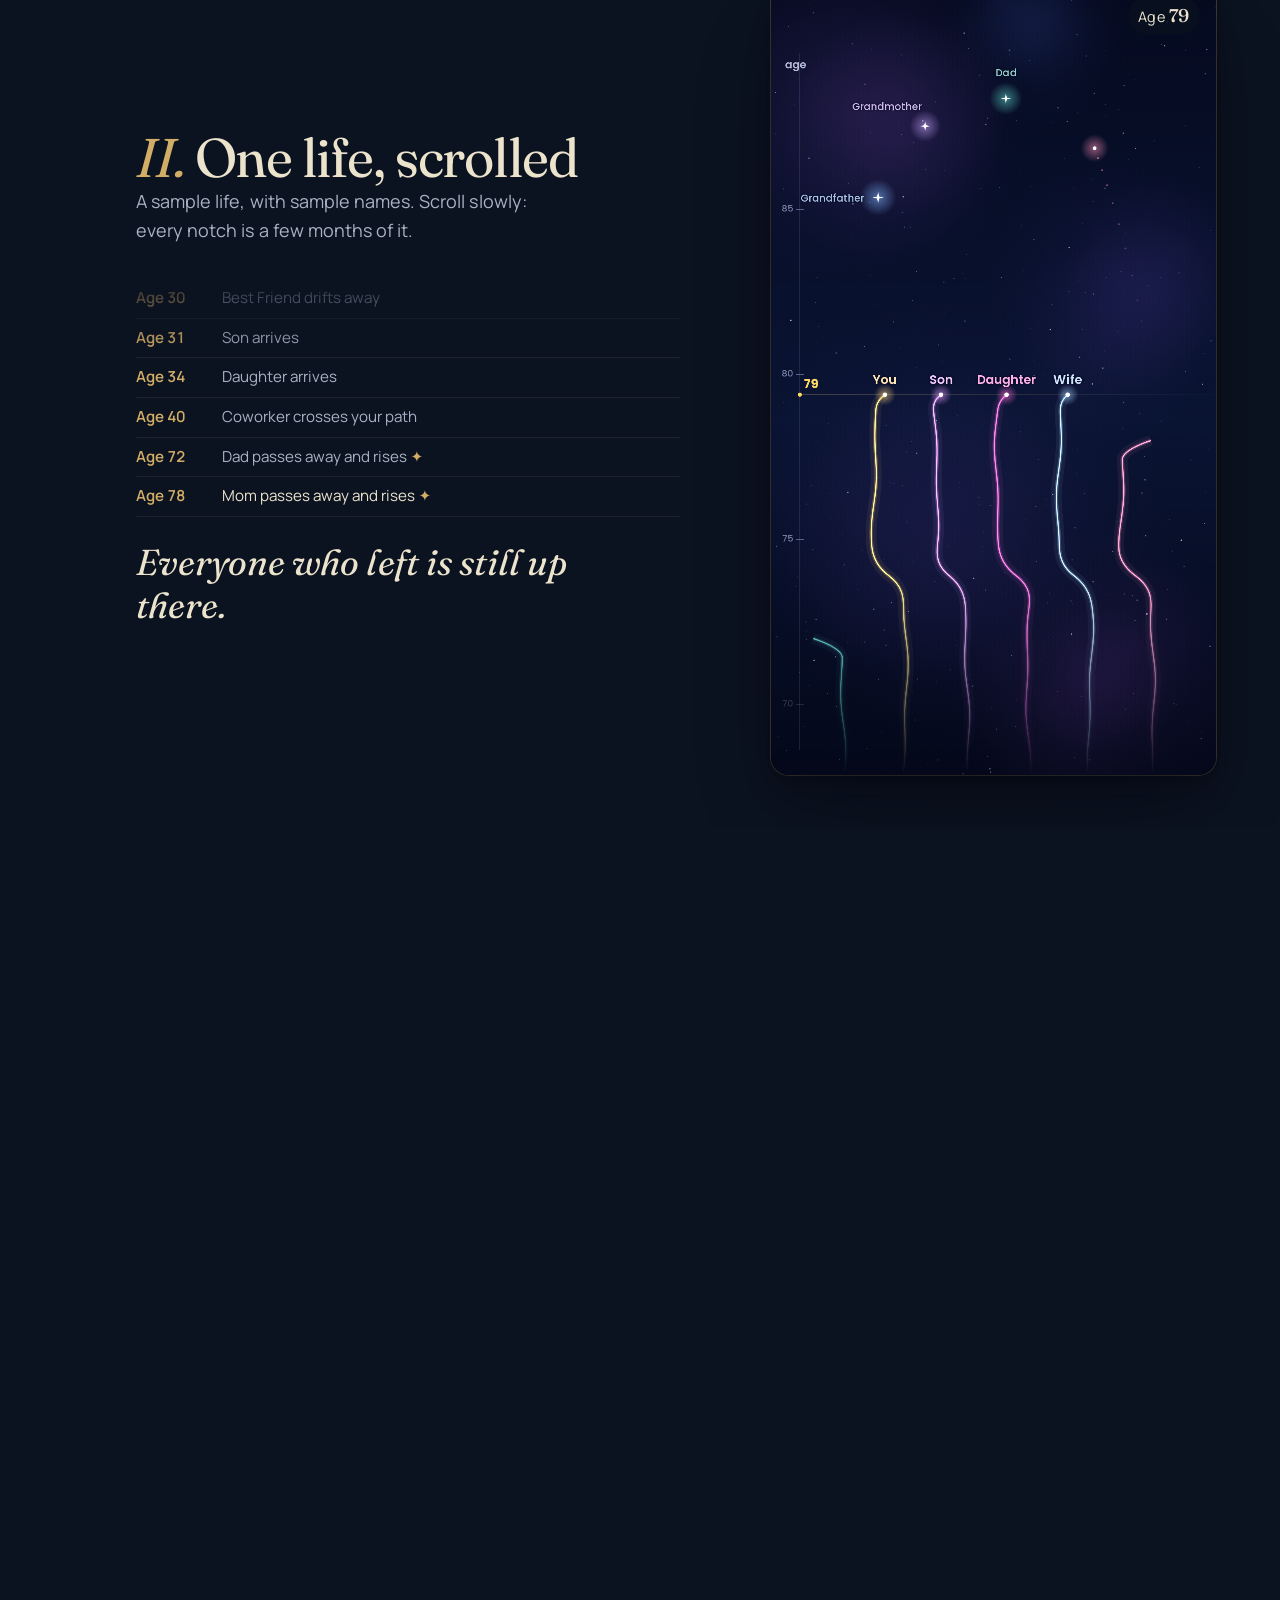
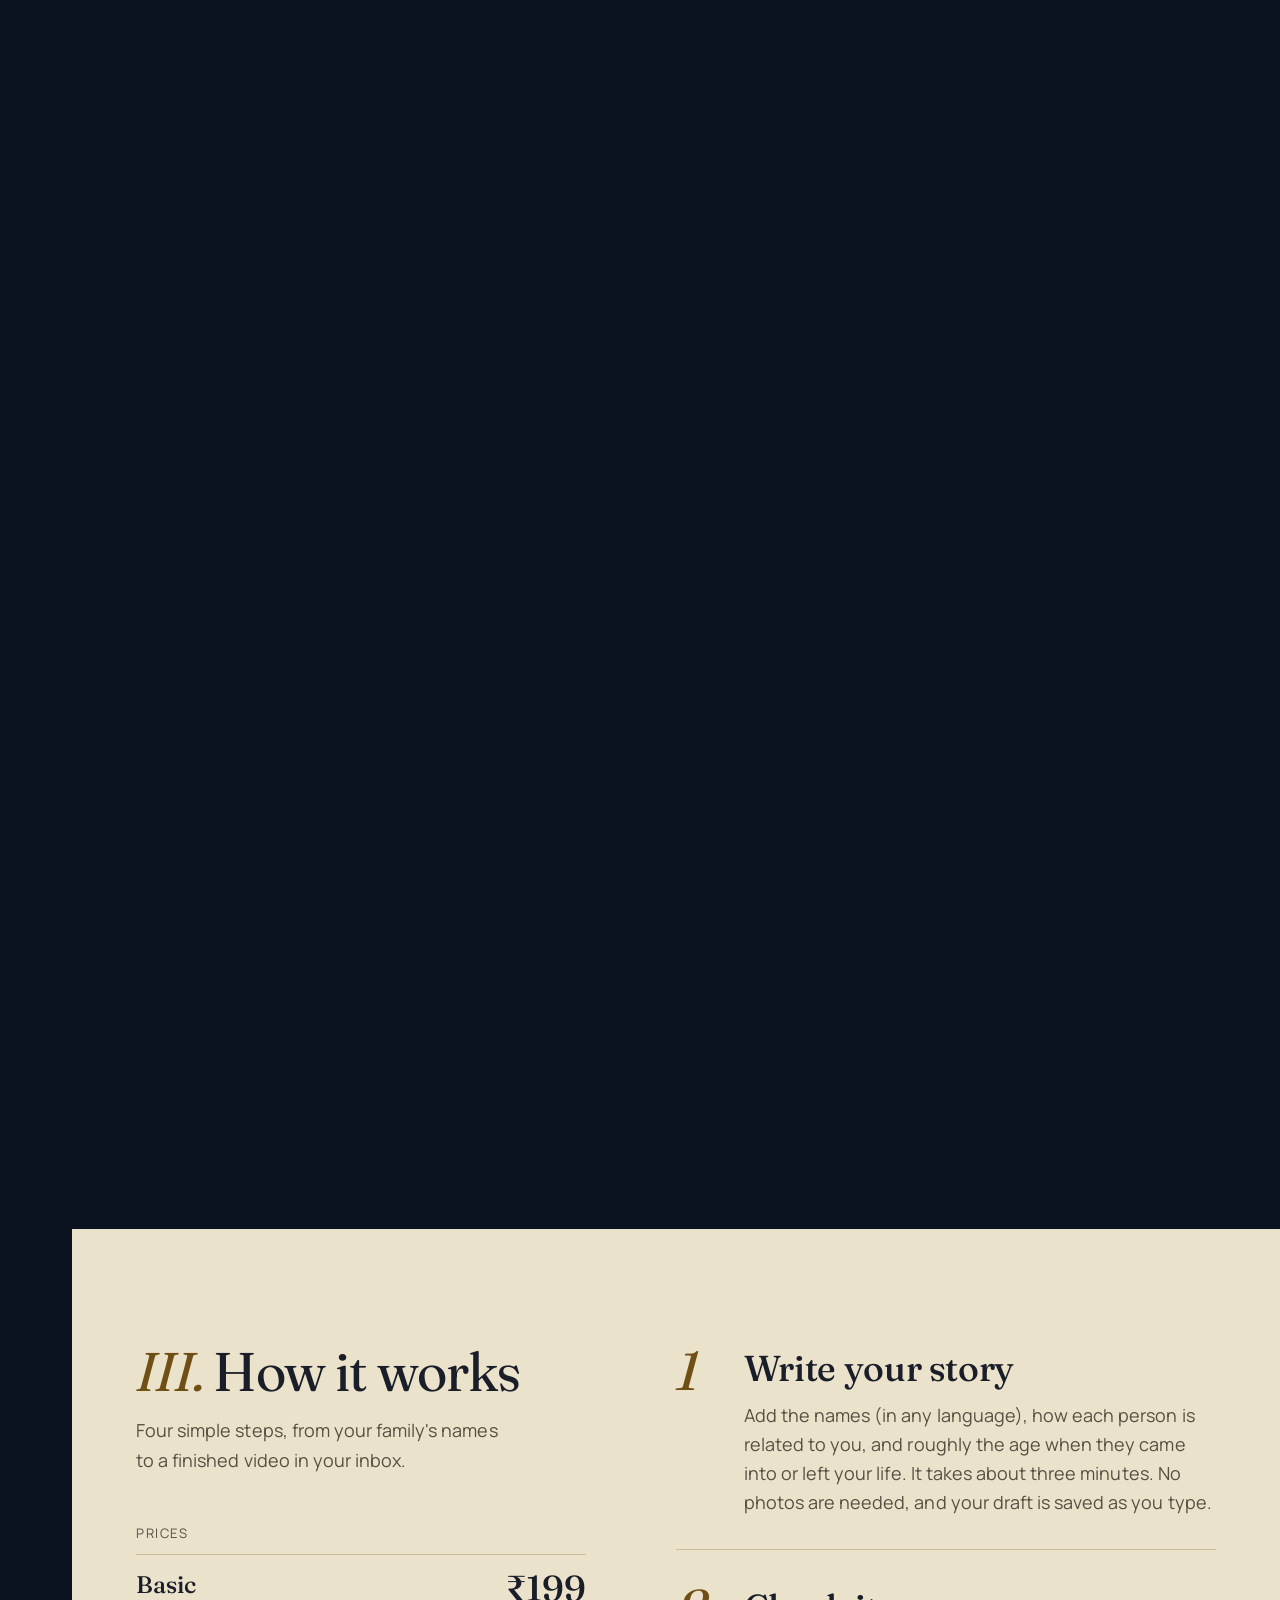
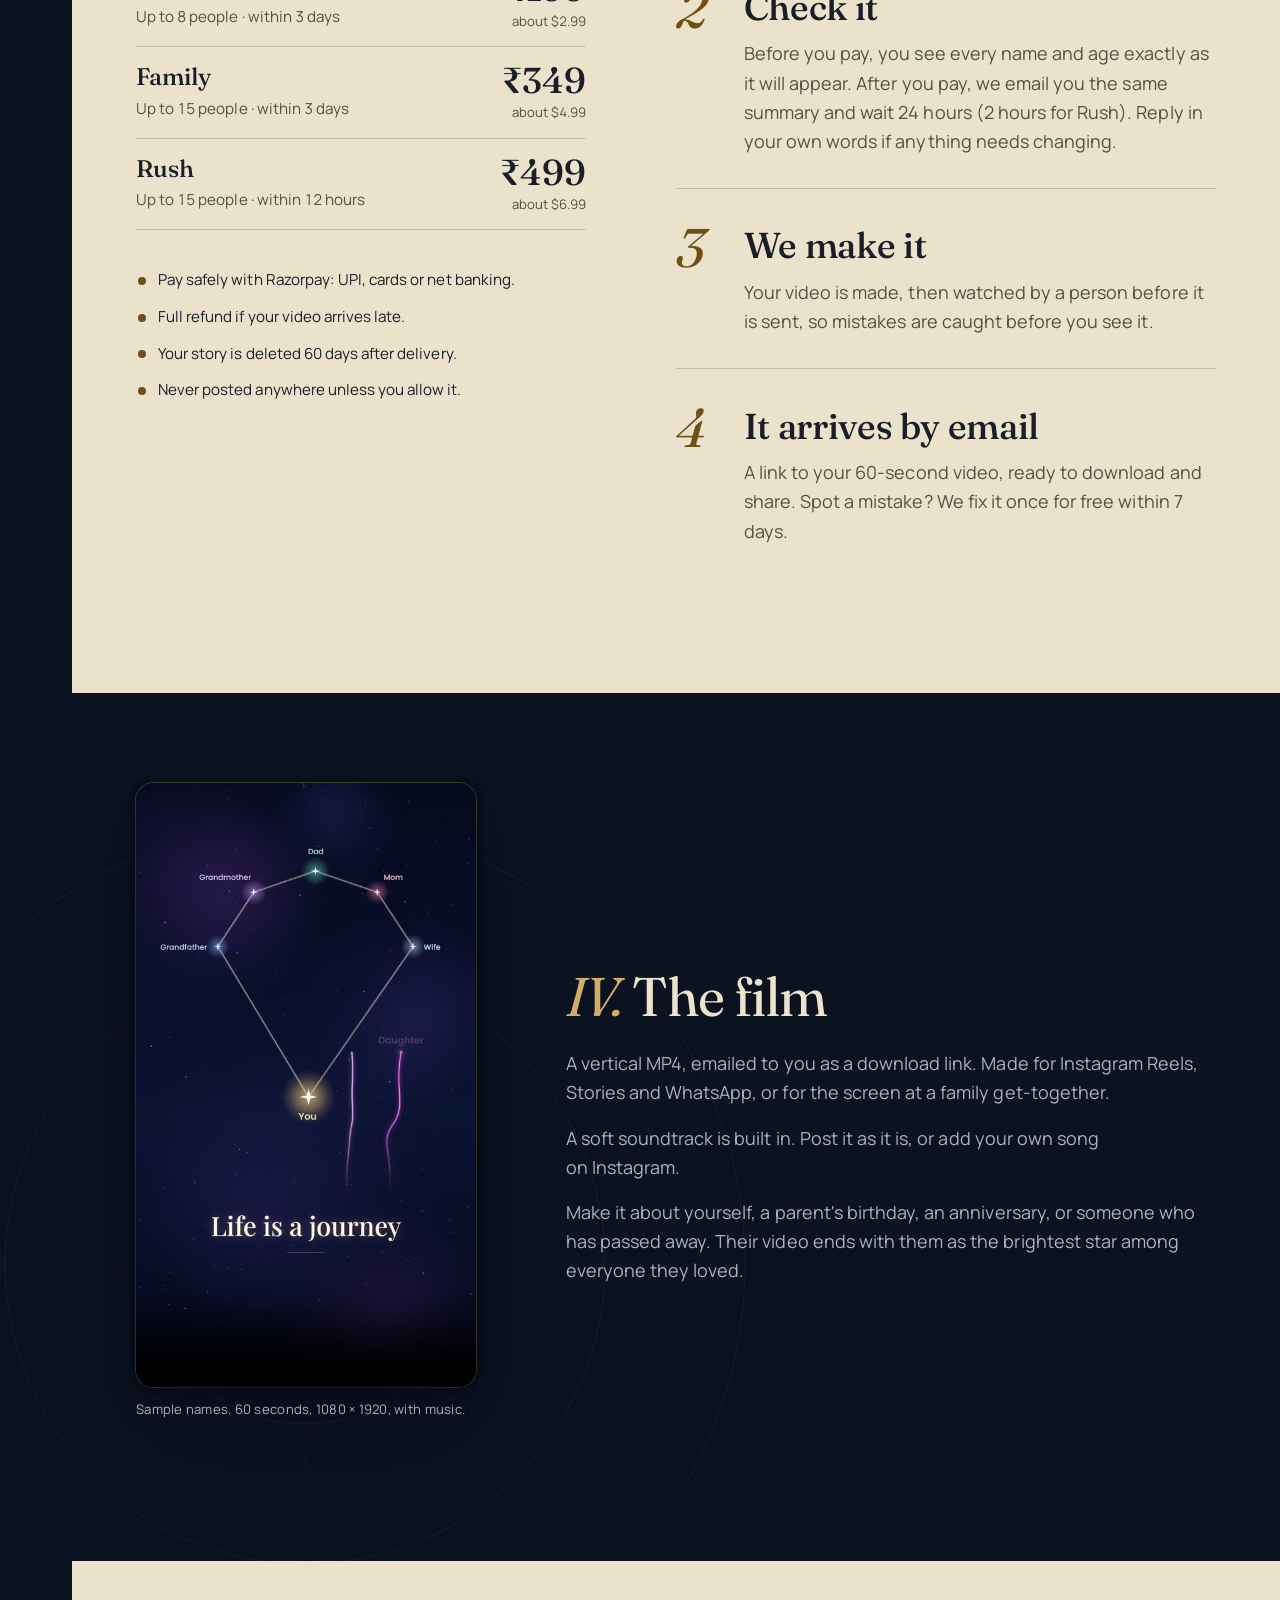
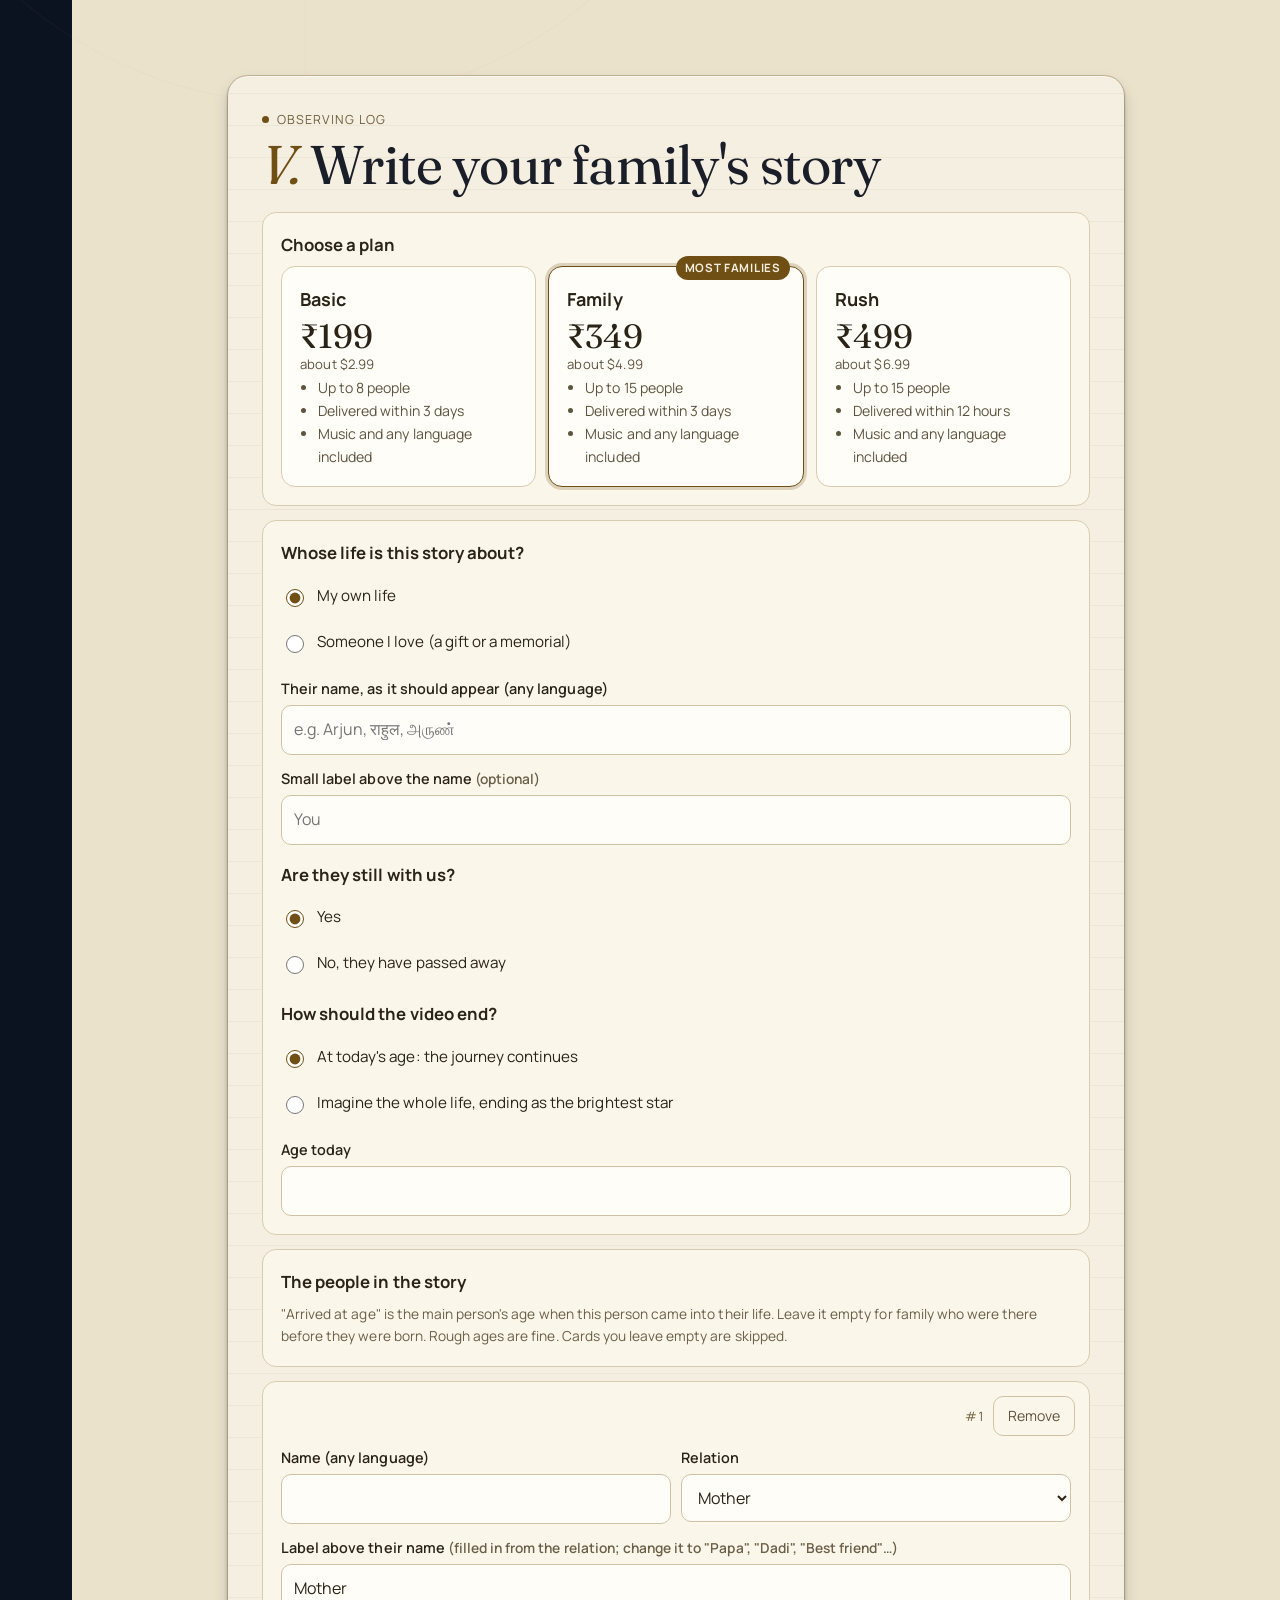
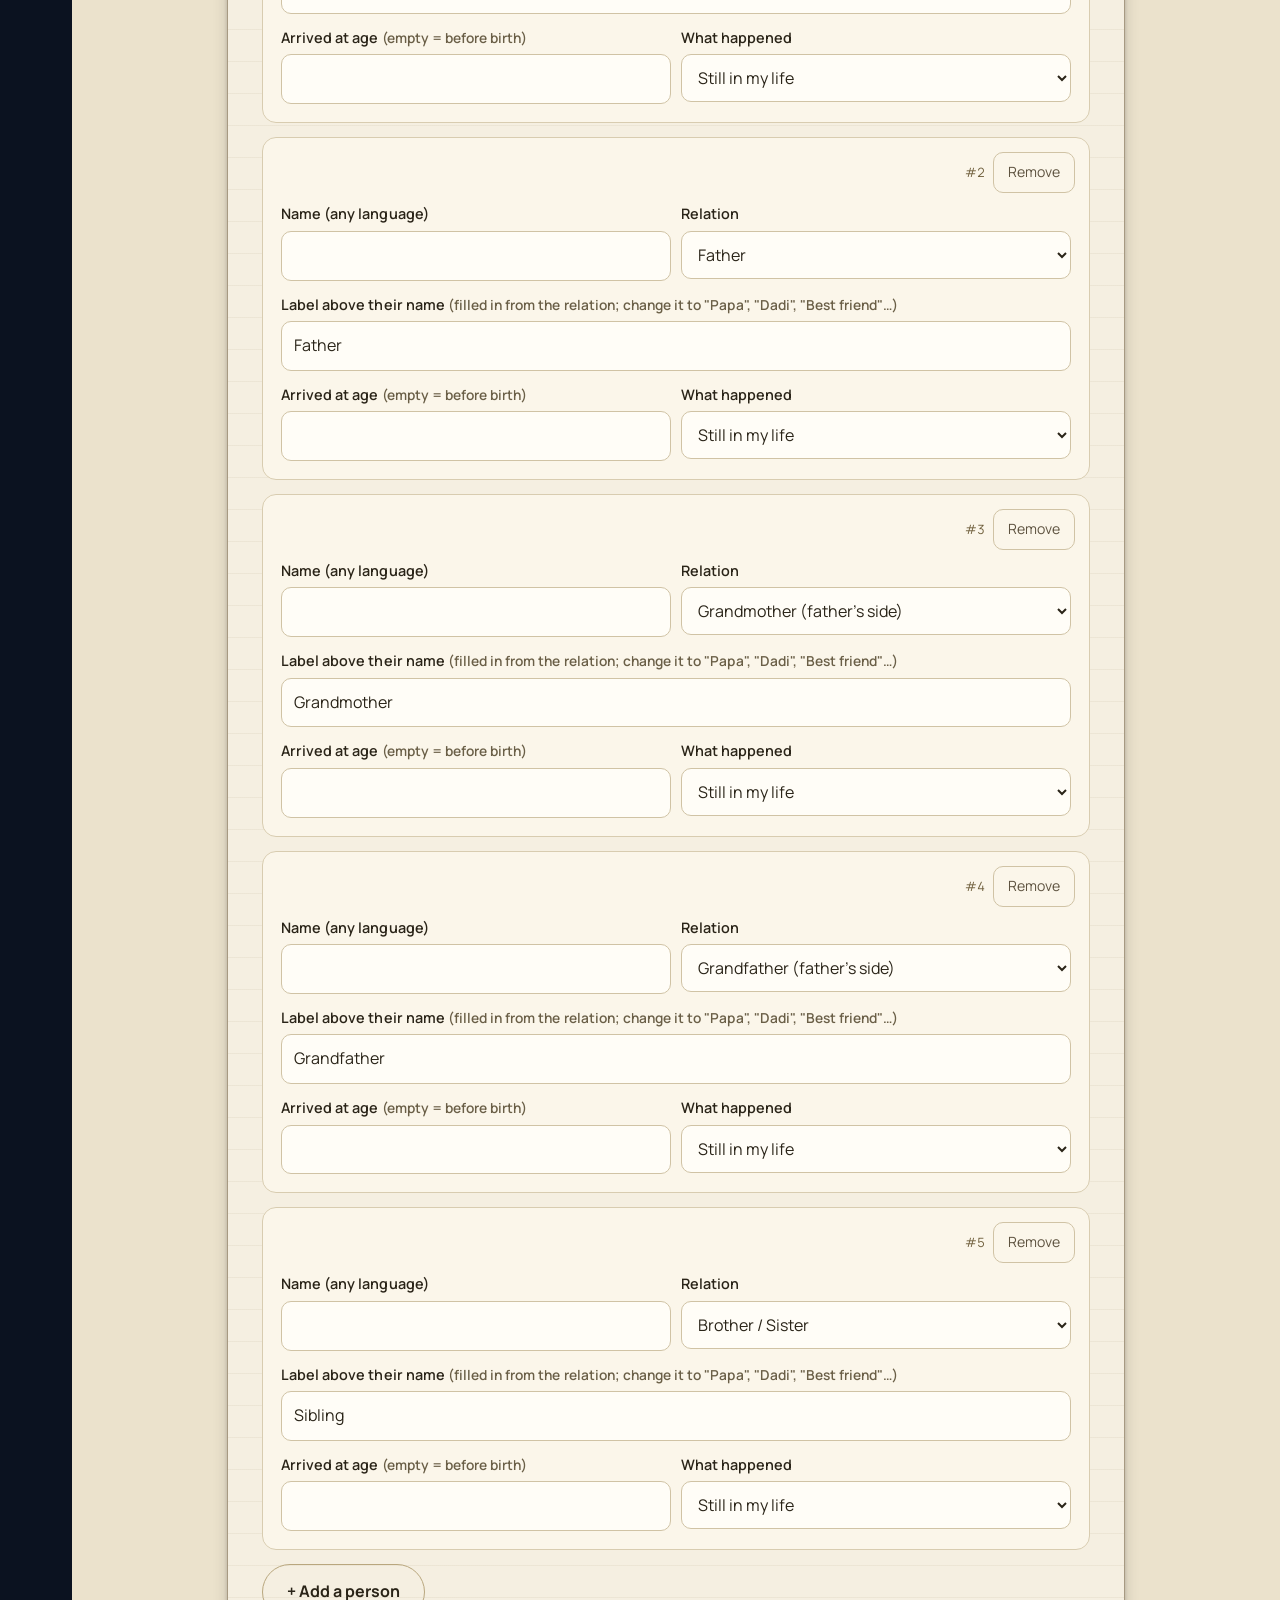
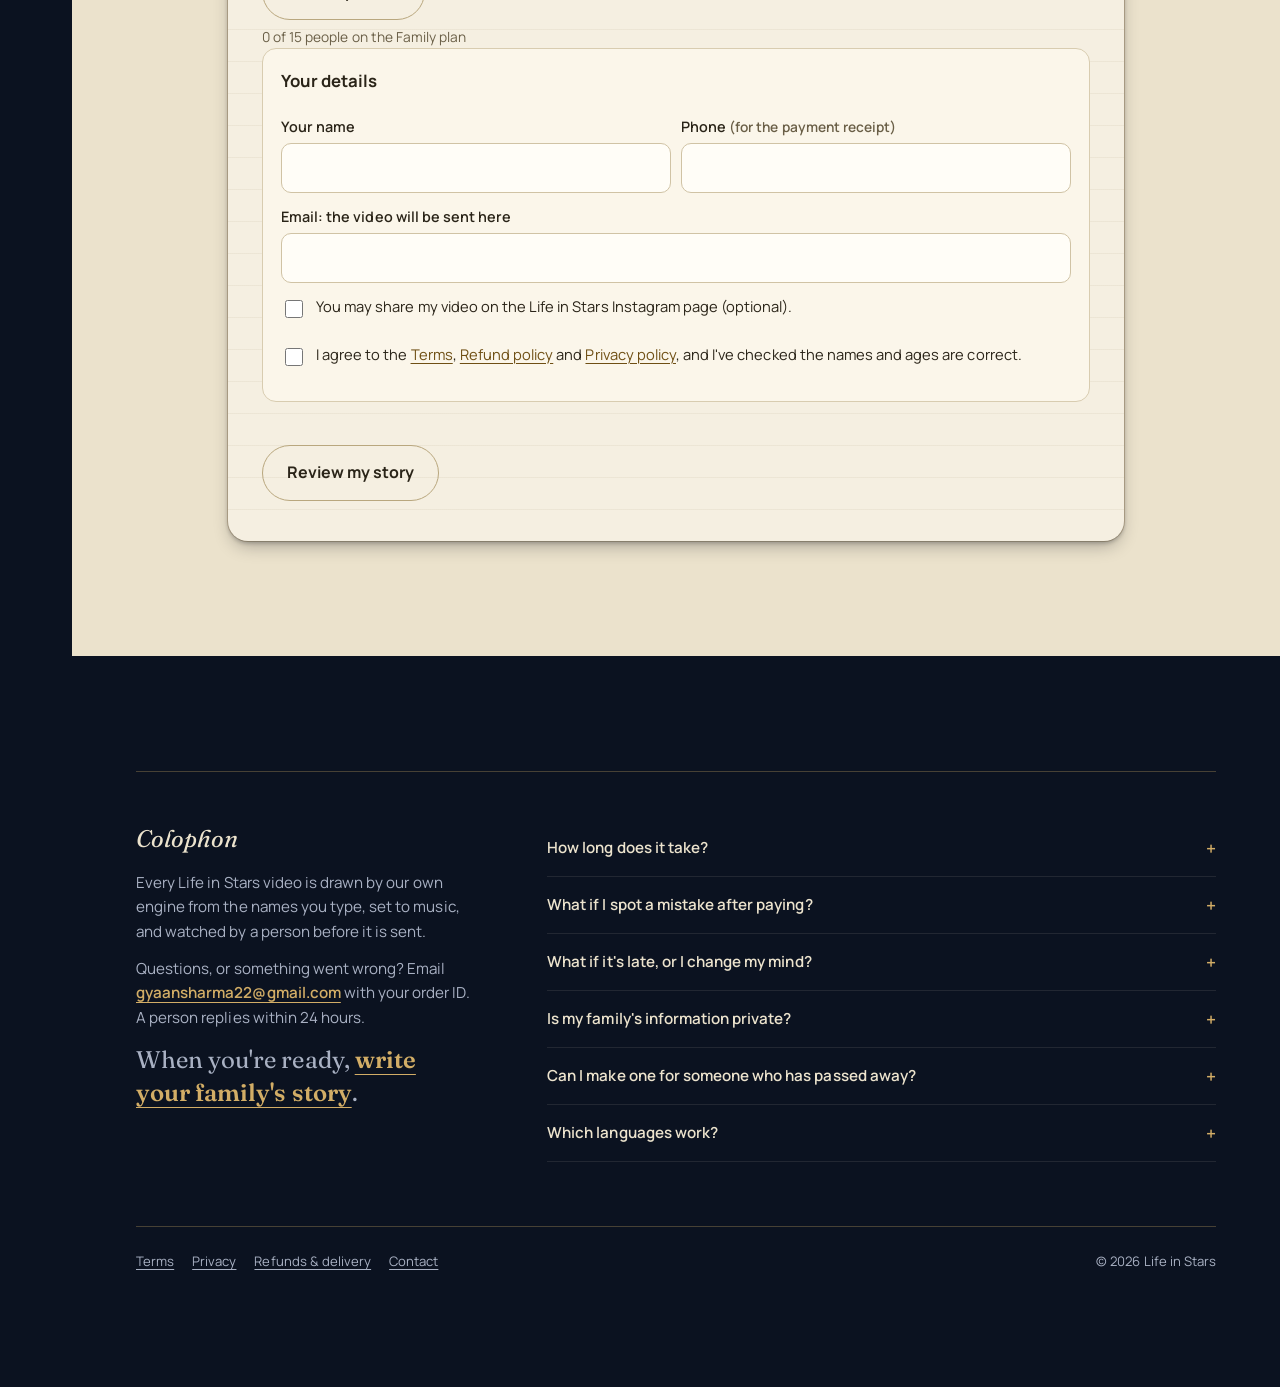
==== commit a61fa522: "New landing page: a life you scroll through Chaptered page where scrolling plays the real video rend" ====
--- a/index.html
+++ b/index.html
@@ -2,93 +2,165 @@
 <html lang="en">
 <head>
   <meta charset="utf-8" />
-  <meta name="viewport" content="width=device-width, initial-scale=1" />
+  <meta name="viewport" content="width=device-width, initial-scale=1, viewport-fit=cover" />
   <title>Life in Stars · Your family's life story as a 60-second video of stars</title>
   <meta name="description" content="Type who was there and when. Every person becomes a line of light; the ones who've left become stars that join into your family's constellation. A 60-second video, delivered by email." />
   <meta property="og:title" content="Life in Stars · Your family's life story as a sky of stars" />
   <meta property="og:description" content="A 60-second video of a whole life, made from just names and ages." />
   <meta property="og:image" content="https://stars.lohiyaanirudh.tech/sample.jpg" />
+  <meta name="theme-color" content="#0b1220" />
+  <link rel="icon" href="data:image/svg+xml,<svg xmlns='http://www.w3.org/2000/svg' viewBox='0 0 26 26'><rect width='26' height='26' rx='6' fill='%230b1220'/><path d='M13 4.5l1.3 7.2 7.2 1.3-7.2 1.3L13 21.5l-1.3-7.2L4.5 13l7.2-1.3z' fill='%23d2ad66'/></svg>" />
   <link rel="preconnect" href="https://fonts.googleapis.com" />
   <link rel="preconnect" href="https://fonts.gstatic.com" crossorigin />
-  <link href="https://fonts.googleapis.com/css2?family=Fraunces:ital,opsz,wght@0,9..144,400;0,9..144,500;1,9..144,400&family=IBM+Plex+Mono:wght@400;500&family=Manrope:wght@400;600;700&display=swap" rel="stylesheet" />
-  <link rel="stylesheet" href="style.css" />
+  <link href="https://fonts.googleapis.com/css2?family=Fraunces:ital,opsz,wght@0,9..144,400;0,9..144,500;1,9..144,400&family=Manrope:wght@400;600;700&family=Poppins:wght@500;600;700&family=Playfair+Display:ital,wght@0,500;1,400&display=swap" rel="stylesheet" />
+  <link rel="stylesheet" href="scrollcraft.css" />
+  <link rel="stylesheet" href="chapters.css" />
 </head>
 <body>
-  <div class="wrap">
-    <header class="top">
-      <a class="brand" href="./" aria-label="Life in Stars home">
-        <svg width="26" height="26" viewBox="0 0 26 26" aria-hidden="true"><circle cx="13" cy="13" r="12" fill="none" stroke="#c9a35b" stroke-width="1"/><path d="M13 4.5l1.3 7.2 7.2 1.3-7.2 1.3L13 21.5l-1.3-7.2L4.5 13l7.2-1.3z" fill="#e2c27f"/></svg>
-        Life in <span>Stars</span>
-      </a>
-      <nav><a href="#how" class="wide">How it works</a><a href="#order">Order</a><a href="contact.html">Contact</a></nav>
-    </header>
-
-    <!-- 01 · HERO -->
-    <section class="hero">
-      <div>
-        <div class="mono">Observing log · a whole life in 60 seconds</div>
-        <h1>Your family's whole life story, as a 60-second sky of <em>stars</em>.</h1>
-        <p class="sub">Type who was there and when. Every person becomes a line of light, and the ones who've left rise into stars that join into your family's constellation.</p>
-        <a class="btn brass" href="#order">Write your family's story
-          <svg width="16" height="16" viewBox="0 0 16 16" aria-hidden="true"><path d="M3 8h9m-4-4 4 4-4 4" fill="none" stroke="currentColor" stroke-width="1.8" stroke-linecap="round" stroke-linejoin="round"/></svg></a>
-        <div class="easy"><svg width="18" height="18" viewBox="0 0 18 18" aria-hidden="true"><circle cx="9" cy="9" r="7.5" fill="none" stroke="#c9a35b"/><path d="M9 5v4l2.5 1.5" fill="none" stroke="#c9a35b" stroke-linecap="round"/></svg>
-          <span><b>About 3 minutes.</b> Only names and rough ages, no photos. Saved as you type.</span></div>
-      </div>
-      <div class="scope" aria-label="Sample video">
-        <svg class="ring" viewBox="0 0 400 400" aria-hidden="true">
-          <circle cx="200" cy="200" r="196" fill="none" stroke="#c9a35b" stroke-opacity=".55" stroke-width="1.2"/>
-          <circle cx="200" cy="200" r="184" fill="none" stroke="#c9a35b" stroke-opacity=".25"/>
-          <g id="ticks" stroke="#c9a35b" stroke-opacity=".7"></g>
+  <div class="sc-grain" aria-hidden="true"></div>
+
+  <!-- the folio: the bound margin of the log. Chapter, then age while a life is being scrolled. -->
+  <aside class="folio" aria-label="Chapters">
+    <div class="folio__mark">
+      <svg width="24" height="24" viewBox="0 0 26 26" aria-hidden="true"><circle cx="13" cy="13" r="12" fill="none" stroke="#d2ad66" stroke-width="1"/><path d="M13 4.5l1.3 7.2 7.2 1.3-7.2 1.3L13 21.5l-1.3-7.2L4.5 13l7.2-1.3z" fill="#d2ad66"/></svg>
+      <a href="#top">Life in <i>Stars</i></a>
+    </div>
+    <span class="folio__chapter" id="folioChapter" aria-live="off">Title page</span>
+    <a class="folio__cta" href="#order">Write your family's story</a>
+  </aside>
+
+  <main id="top">
+
+    <!-- TITLE PAGE · night · parallax planes: rings (far), constellation (mid), title (1x), dome rim (near) -->
+    <section class="title ground-night" data-sc-act="flow" data-chapter="Title page" data-lean>
+      <div class="title__plane title__plane--rings" data-sc-parallax="1.6" aria-hidden="true">
+        <svg viewBox="0 0 1000 1000" fill="none" stroke="#d2ad66">
+          <g stroke-opacity="0.16"><circle cx="500" cy="500" r="490"/><circle cx="500" cy="500" r="380"/><circle cx="500" cy="500" r="270"/><circle cx="500" cy="500" r="160"/></g>
+          <g stroke-opacity="0.09"><path d="M500 10V990M10 500H990M154 154L846 846M846 154L154 846"/></g>
+          <g stroke-opacity="0.22" id="ringTicks"></g>
         </svg>
-        <div class="ring2"></div>
-        <span class="coord c1">Sample video · 60 seconds</span>
-        <span class="coord c2">Sample names</span>
-        <span class="redlight" title="Observatory night-light"></span>
-        <div class="glass">
-          <video src="sample.mp4" poster="sample.jpg" controls playsinline preload="metadata"></video>
-        </div>
-      </div>
-    </section>
-
-    <div class="trust" aria-label="Why you can trust this">
-      <div><svg width="18" height="18" viewBox="0 0 18 18" aria-hidden="true"><rect x="3.5" y="8" width="11" height="7.5" rx="1.5" fill="none" stroke="currentColor"/><path d="M6 8V5.8a3 3 0 0 1 6 0V8" fill="none" stroke="currentColor"/></svg>Secure checkout by Razorpay: UPI, cards, net banking</div>
-      <div><svg width="18" height="18" viewBox="0 0 18 18" aria-hidden="true"><path d="M3 9.5 7 13l8-8" fill="none" stroke="currentColor" stroke-width="1.4"/></svg>You see your exact story before paying</div>
-      <div><svg width="18" height="18" viewBox="0 0 18 18" aria-hidden="true"><path d="M4 9a5 5 0 1 0 1.6-3.7M4 3.5v2.2h2.2" fill="none" stroke="currentColor"/></svg>Full refund if it's late · one free correction</div>
-      <div><svg width="18" height="18" viewBox="0 0 18 18" aria-hidden="true"><rect x="2.5" y="4" width="13" height="10" rx="1.5" fill="none" stroke="currentColor"/><path d="m3 5 6 5 6-5" fill="none" stroke="currentColor"/></svg>A real person answers: <a href="mailto:gyaansharma22@gmail.com">gyaansharma22@gmail.com</a></div>
-    </div>
-
-    <div class="lineage">
-      <!-- 02 · HOW -->
-      <section class="node reveal" id="how">
-        <div class="mono">01 · 02 · 03</div>
-        <h2>From a few names to your family's sky</h2>
-        <p class="lede">No editing, no photos, no app. You write who was there, we turn it into the video.</p>
-        <div class="steps">
-          <div class="step"><div class="n">01 · TELL</div><h3>Write the story</h3><p>Names in any language, how they're related, and roughly when they came and went. Rough ages are fine.</p></div>
-          <div class="step"><div class="n">02 · CHECK &amp; PAY</div><h3>See it before you pay</h3><p>You review the exact names and ages that will appear, then pay securely. We email you a receipt with your story.</p></div>
-          <div class="step"><div class="n">03 · RECEIVE</div><h3>Get the video</h3><p>You have 24 hours (2 for Rush) to reply with any changes. Then a person checks your 60-second video before it is emailed to you, ready for Instagram, WhatsApp, or a family get-together.</p></div>
-        </div>
-      </section>
-
-      <!-- 03 · WHAT YOU GET -->
-      <section class="node reveal">
-        <div class="mono">What's in the video</div>
-        <h2>Everyone who walked with you</h2>
-        <div class="bento">
-          <div class="cell w4"><h3>Every person is a line of light</h3><p>Family who were there before you, friends who arrived, people who moved away. Each one climbs the sky alongside your age.</p>
-            <div class="names">Dadi <span>·</span> दादाजी <span>·</span> Ammi <span>·</span> அம்மா <span>·</span> Bhaiya <span>·</span> Best friend</div></div>
-          <div class="cell w2"><h3>Any language</h3><p>Hindi, Tamil, Bengali, Urdu, Punjabi, English… typed exactly as you'd say them.</p></div>
-          <div class="cell w2"><h3>The ones who left become stars</h3><p>At the end, they join into your family's own constellation.</p></div>
-          <div class="cell w2"><h3>For the living, too</h3><p>Make it about yourself, a parent's birthday, or an anniversary. The story can simply continue.</p></div>
-          <div class="cell w2"><h3>Music included</h3><p>A soft soundtrack is built in. Post it as it is, or add your own song on Instagram.</p></div>
-        </div>
-      </section>
-
-      <!-- 04 · ORDER (observing log) -->
-      <section class="node star reveal" id="order">
+      </div>
+      <div class="title__plane title__plane--const" data-sc-parallax="0.7" aria-hidden="true">
+        <svg viewBox="0 0 760 560" fill="none">
+          <path d="M80 420L210 300L330 336L452 196L590 238L684 96M330 336L376 470L520 512M452 196L436 70" stroke="#ece3cd" stroke-opacity="0.32" stroke-width="1.2"/>
+          <g fill="#ece3cd">
+            <circle cx="80" cy="420" r="3"/><circle cx="210" cy="300" r="4"/><circle cx="330" cy="336" r="3.5"/><circle cx="452" cy="196" r="5"/>
+            <circle cx="590" cy="238" r="3"/><circle cx="684" cy="96" r="4"/><circle cx="376" cy="470" r="3"/><circle cx="520" cy="512" r="3.5"/><circle cx="436" cy="70" r="3"/>
+          </g>
+          <circle cx="452" cy="196" r="14" fill="#d2ad66" fill-opacity="0.16"/>
+          <circle cx="452" cy="196" r="6" fill="#d2ad66"/>
+        </svg>
+      </div>
+      <div class="title__copy">
+        <a class="wordmark" href="#top" aria-label="Life in Stars">
+          <svg width="26" height="26" viewBox="0 0 26 26" aria-hidden="true"><circle cx="13" cy="13" r="12" fill="none" stroke="#d2ad66" stroke-width="1"/><path d="M13 4.5l1.3 7.2 7.2 1.3-7.2 1.3L13 21.5l-1.3-7.2L4.5 13l7.2-1.3z" fill="#d2ad66"/></svg>
+          <span>Life in <i>Stars</i></span>
+        </a>
+        <div class="title__body">
+          <h1>Everyone who walked with you, in <em>one sky</em>.</h1>
+          <p class="title__sub">Type who was there and when. We make a 60-second video where the ones who've left rise as stars.</p>
+          <a class="cta-line" href="#order">Write your family's story
+            <svg width="16" height="16" viewBox="0 0 16 16" aria-hidden="true"><path d="M3 8h9m-4-4 4 4-4 4" fill="none" stroke="currentColor" stroke-width="1.8" stroke-linecap="round" stroke-linejoin="round"/></svg></a>
+        </div>
+      </div>
+      <div class="title__plane title__plane--rim" data-sc-parallax="-0.9" aria-hidden="true">
+        <svg viewBox="0 0 1200 140" preserveAspectRatio="none">
+          <path d="M0 140V96C260 22 940 22 1200 96V140Z" fill="#0b1220"/>
+          <path d="M0 96C260 22 940 22 1200 96" fill="none" stroke="#d2ad66" stroke-opacity="0.55" stroke-width="1.2" vector-effect="non-scaling-stroke"/>
+          <path d="M0 112C260 40 940 40 1200 112" fill="none" stroke="#d2ad66" stroke-opacity="0.2" stroke-width="1" vector-effect="non-scaling-stroke"/>
+        </svg>
+      </div>
+      <div class="title__floor" aria-hidden="true"></div>
+    </section>
+
+    <!-- I · WHO WAS IN YOUR LIFE · paper · flow + in -->
+    <section class="ground-paper ch-pad" data-chapter="I · Who was in your life">
+      <div class="sc-wrap who">
+        <h2 class="ch-title who__title"><span class="num">I.</span>Who was in your life</h2>
+        <ol class="who__points" data-sc-in data-sc-stagger="90">
+          <li><span class="who__n">1</span><h3>Anyone who mattered</h3><p>Family, friends, teachers, neighbours. Anyone who was part of your story, for a few years or for a lifetime.</p></li>
+          <li><span class="who__n">2</span><h3>Three details each</h3><p>Their name, how they are related to you, and roughly the ages when they came into your life and left it.</p></li>
+          <li><span class="who__n">3</span><h3>Each becomes a line of light</h3><p>Every person is drawn as a line beside your own. Those who have passed away rise as stars.</p></li>
+        </ol>
+      </div>
+    </section>
+
+    <!-- II · ONE LIFE, SCROLLED · night · pin, the peak and the signature move -->
+    <section id="life" class="ground-night" data-sc-act="pin" data-sc-span="5" data-chapter="II · One life">
+      <div data-sc-stage class="life__stage" data-sc-verify-state="">
+        <div class="life__band" aria-hidden="true"></div>
+        <div class="life__text">
+          <div class="life__head">
+            <h2 class="ch-title"><span class="num">II.</span>One life, scrolled</h2>
+            <p class="life__intro">A sample life, with sample names. Scroll slowly: every notch is a few months of it.</p>
+          </div>
+          <ol class="life__log" id="lifeLog" aria-label="Observing log of the sample life"></ol>
+          <p class="life__end" data-sc-cue="0.8 1 0.05 0.03">Everyone who left is still up there.</p>
+        </div>
+        <figure class="life__sky">
+          <canvas id="sky" width="1080" height="1920" role="img" aria-label="The sample life drawn as lines of light on a night sky, ending in a constellation"></canvas>
+          <figcaption class="life__age" aria-hidden="true">Age <b id="lifeAge">0</b></figcaption>
+        </figure>
+      </div>
+    </section>
+
+    <!-- III · HOW IT'S MADE · paper · reveal at the chapter boundary -->
+    <section class="ground-paper" data-sc-act="flow" data-chapter="III · How it works">
+      <div class="ch-pad" data-sc-reveal="up" data-sc-reveal-at="0 0.22">
+        <div class="sc-wrap made">
+          <div class="made__aside">
+            <h2 class="ch-title"><span class="num">III.</span>How it works</h2>
+            <p class="made__lede">Four simple steps, from your family's names to a finished video in your inbox.</p>
+            <div class="tiers" role="list" aria-label="Prices">
+              <p class="tiers__cap">Prices</p>
+              <div class="tiers__row" role="listitem"><b class="tiers__name">Basic</b><span class="tiers__info">Up to 8 people · within 3 days</span><span class="tiers__price"><b>₹199</b><small>about $2.99</small></span></div>
+              <div class="tiers__row" role="listitem"><b class="tiers__name">Family</b><span class="tiers__info">Up to 15 people · within 3 days</span><span class="tiers__price"><b>₹349</b><small>about $4.99</small></span></div>
+              <div class="tiers__row" role="listitem"><b class="tiers__name">Rush</b><span class="tiers__info">Up to 15 people · within 12 hours</span><span class="tiers__price"><b>₹499</b><small>about $6.99</small></span></div>
+            </div>
+            <ul class="facts">
+              <li>Pay safely with Razorpay: UPI, cards or net banking.</li>
+              <li>Full refund if your video arrives late.</li>
+              <li>Your story is deleted 60 days after delivery.</li>
+              <li>Never posted anywhere unless you allow it.</li>
+            </ul>
+          </div>
+          <ol class="made__steps" data-sc-in data-sc-stagger="80">
+            <li class="made__step"><span class="made__n">1</span><div><h3>Write your story</h3><p>Add the names (in any language), how each person is related to you, and roughly the age when they came into or left your life. It takes about three minutes. No photos are needed, and your draft is saved as you type.</p></div></li>
+            <li class="made__step"><span class="made__n">2</span><div><h3>Check it</h3><p>Before you pay, you see every name and age exactly as it will appear. After you pay, we email you the same summary and wait 24 hours (2 hours for Rush). Reply in your own words if anything needs changing.</p></div></li>
+            <li class="made__step"><span class="made__n">3</span><div><h3>We make it</h3><p>Your video is made, then watched by a person before it is sent, so mistakes are caught before you see it.</p></div></li>
+            <li class="made__step"><span class="made__n">4</span><div><h3>It arrives by email</h3><p>A link to your 60-second video, ready to download and share. Spot a mistake? We fix it once for free within 7 days.</p></div></li>
+          </ol>
+        </div>
+      </div>
+    </section>
+
+    <!-- IV · THE FILM · night · parallax inside the media column -->
+    <section class="ground-night ch-pad" data-sc-act="flow" data-chapter="IV · The film">
+      <div class="sc-wrap film">
+        <div class="film__chart" data-sc-parallax="1.4" aria-hidden="true">
+          <svg viewBox="0 0 900 900" fill="none" stroke="#d2ad66"><g stroke-opacity="0.14"><circle cx="450" cy="450" r="440"/><circle cx="450" cy="450" r="300"/><circle cx="450" cy="450" r="160"/></g><path d="M450 10V890M10 450H890" stroke-opacity="0.08"/></svg>
+        </div>
+        <figure class="film__media" data-sc-parallax="-0.5">
+          <div class="film__frame">
+            <video src="sample.mp4" poster="sample.jpg" controls playsinline preload="metadata" aria-label="Sample Life in Stars video, 60 seconds, with music"></video>
+          </div>
+          <figcaption>Sample names. 60 seconds, 1080 × 1920, with music.</figcaption>
+        </figure>
+        <div class="film__text prose" data-sc-in data-sc-stagger="70">
+          <h2 class="ch-title"><span class="num">IV.</span>The film</h2>
+          <p>A vertical MP4, emailed to you as a download link. Made for Instagram Reels, Stories and WhatsApp, or for the screen at a family get-together.</p>
+          <p>A soft soundtrack is built in. Post it as it is, or add your own song on Instagram.</p>
+          <p>Make it about yourself, a parent's birthday, an anniversary, or someone who has passed away. Their video ends with them as the brightest star among everyone they loved.</p>
+        </div>
+      </div>
+    </section>
+
+    <!-- V · YOUR FAMILY'S LOG · paper · flow (the order form, unchanged in behaviour) -->
+    <section class="ground-paper ch-pad" id="order" data-chapter="V · Your family's log">
+      <div class="sc-wrap order-wrap">
         <form class="log" id="orderForm" novalidate>
           <div class="logno"><span><span class="dot"></span>Observing log</span><span class="saved" id="savedNote" aria-live="polite"></span></div>
-          <h2>Write your family's story</h2>
+          <h2><span class="num">V.</span>Write your family's story</h2>
           <div id="restoreBar" class="restore hidden"><span>We kept what you typed last time.</span><button type="button" class="icon-btn" id="startOver">Start over</button></div>
 
           <div class="card">
@@ -157,30 +229,37 @@
             <button type="submit" class="btn ink hidden" id="payBtn">Pay &amp; place order</button>
           </div>
         </form>
-      </section>
-
-      <!-- 05 · FAQ -->
-      <section class="node reveal" id="faq">
-        <div class="mono">Questions</div>
-        <h2>Before you order</h2>
-        <details><summary>How long does it take?</summary><p>Basic and Family plans are delivered within 3 days, Rush within 12 hours. Right after you pay, we email you your story and hold the order for 24 hours (2 hours for Rush) so you can reply with any changes. Then the video is made and checked by a person before it's emailed to you.</p></details>
-        <details><summary>What if I spot a mistake after paying?</summary><p>Reply to the order email within 24 hours (2 hours for Rush) and tell us what to fix in your own words. If we don't hear from you by then, we go ahead with the details exactly as you entered them. If the video has already been sent, we'll remake it once for free within 7 days.</p></details>
-        <details><summary>What if it's late, or I change my mind?</summary><p>If your video arrives later than promised, you get a full refund. You can also cancel for a full refund any time before it's delivered. See the <a href="refund.html">refund policy</a>.</p></details>
-        <details><summary>Is my family's information private?</summary><p>Your story is used only to make your video. It's deleted 60 days after delivery, and we never post your video unless you tick the box allowing it. Payments are handled by Razorpay; we never see your card or UPI details. See the <a href="privacy.html">privacy policy</a>.</p></details>
-        <details><summary>Can I make one for someone who has passed away?</summary><p>Yes. Choose "Someone I love", then "No, they have passed away". Their video ends with them becoming the brightest star among everyone they loved.</p></details>
-        <details><summary>Who do I talk to if something goes wrong?</summary><p>Email <a href="mailto:gyaansharma22@gmail.com">gyaansharma22@gmail.com</a> with your order ID. A person replies within 24 hours.</p></details>
-      </section>
-
-      <section class="node star final reveal">
-        <h2>Every life is a sky full of people.<br /><em style="color:var(--brass-2)">Map yours.</em></h2>
-        <a class="btn brass" href="#order">Write your family's story</a>
-      </section>
-    </div>
-
-    <footer>
-      <a href="terms.html">Terms</a><a href="privacy.html">Privacy</a><a href="refund.html">Refunds &amp; delivery</a><a href="contact.html">Contact</a>
-      <p>© <span id="yr"></span> Life in Stars · <a href="mailto:gyaansharma22@gmail.com" style="margin:0">gyaansharma22@gmail.com</a></p>
-    </footer>
+      </div>
+    </section>
+
+  </main>
+
+  <!-- COLOPHON · night · the plate wipes up and holds -->
+  <div class="colophon-wrap ground-night">
+    <section class="colophon ch-pad" data-sc-act="flow" data-chapter="Colophon">
+      <div class="sc-wrap" data-sc-reveal="up" data-sc-reveal-at="0 0.24">
+        <div class="colophon__plate">
+          <div>
+            <h2>Colophon</h2>
+            <p>Every Life in Stars video is drawn by our own engine from the names you type, set to music, and watched by a person before it is sent.</p>
+            <p>Questions, or something went wrong? Email <a class="textlink" href="mailto:gyaansharma22@gmail.com">gyaansharma22@gmail.com</a> with your order ID. A person replies within 24 hours.</p>
+            <p class="colophon__ask">When you're ready, <a class="textlink" href="#order">write your family's story</a>.</p>
+          </div>
+          <div class="notes">
+            <details><summary>How long does it take?</summary><p>Basic and Family plans are delivered within 3 days, Rush within 12 hours. Right after you pay, we email you your story and hold the order for 24 hours (2 hours for Rush) so you can reply with any changes. Then the video is made and checked by a person before it's emailed to you.</p></details>
+            <details><summary>What if I spot a mistake after paying?</summary><p>Reply to the order email within 24 hours (2 hours for Rush) and tell us what to fix in your own words. If we don't hear from you by then, we go ahead with the details exactly as you entered them. If the video has already been sent, we'll remake it once for free within 7 days.</p></details>
+            <details><summary>What if it's late, or I change my mind?</summary><p>If your video arrives later than promised, you get a full refund. You can also cancel for a full refund any time before it's delivered. See the <a href="refund.html">refund policy</a>.</p></details>
+            <details><summary>Is my family's information private?</summary><p>Your story is used only to make your video. It's deleted 60 days after delivery, and we never post your video unless you tick the box allowing it. Payments are handled by Razorpay; we never see your card or UPI details. See the <a href="privacy.html">privacy policy</a>.</p></details>
+            <details><summary>Can I make one for someone who has passed away?</summary><p>Yes. Choose "Someone I love", then "No, they have passed away". Their video ends with them becoming the brightest star among everyone they loved.</p></details>
+            <details><summary>Which languages work?</summary><p>Any. Type names exactly as you'd say them: Hindi, Tamil, Bengali, Urdu, Punjabi, English and more.</p></details>
+          </div>
+        </div>
+        <div class="colophon__last">
+          <nav aria-label="Policies"><a href="terms.html">Terms</a><a href="privacy.html">Privacy</a><a href="refund.html">Refunds &amp; delivery</a><a href="contact.html">Contact</a></nav>
+          <p style="margin:0">© <span id="yr"></span> Life in Stars</p>
+        </div>
+      </div>
+    </section>
   </div>
 
   <template id="personTpl">
@@ -211,6 +290,12 @@
     </div>
   </template>
 
+  <!-- the real video engine, drawing a sample life into #sky (same files the render server uses) -->
+  <script src="life/cast.js"></script>
+  <script src="life/layout.js"></script>
+  <script src="life/constellation.js"></script>
+  <script src="scrollcraft.js"></script>
+  <script src="life.js"></script>
   <script>
     // ---- settings ----
     const ORDER_URL = "https://n8n.snbajaj.com/webhook/lifeinstars-order";
@@ -221,29 +306,19 @@
     const LABELS = { mother: "Mother", father: "Father", grandmother: "Grandmother", grandfather: "Grandfather", "grandmother-m": "Grandmother",
       "grandfather-m": "Grandfather", sibling: "Sibling", partner: "Partner", child: "Child", friend: "Friend", other: "" };
     const PLANS = [
-      { id: "basic", name: "Basic", price: 199, people: 8, eta: "Delivered within 3 days" },
-      { id: "family", name: "Family", price: 349, people: 15, eta: "Delivered within 3 days", tag: "Most families" },
-      { id: "rush", name: "Rush", price: 499, people: 15, eta: "Delivered within 12 hours" },
+      { id: "basic", usd: "2.99", name: "Basic", price: 199, people: 8, eta: "Delivered within 3 days" },
+      { id: "family", usd: "4.99", name: "Family", price: 349, people: 15, eta: "Delivered within 3 days", tag: "Most families" },
+      { id: "rush", usd: "6.99", name: "Rush", price: 499, people: 15, eta: "Delivered within 12 hours" },
     ];
 
     const $ = (s, r = document) => r.querySelector(s);
     const $$ = (s, r = document) => [...r.querySelectorAll(s)];
     $("#yr").textContent = new Date().getFullYear();
 
-    // the brass ring's degree ticks
-    $("#ticks").innerHTML = Array.from({ length: 72 }, (_, i) => {
-      const a = (i * 5 * Math.PI) / 180, long = i % 6 === 0, r1 = 196, r2 = long ? 182 : 189;
-      return `<line x1="${200 + r1 * Math.cos(a)}" y1="${200 + r1 * Math.sin(a)}" x2="${200 + r2 * Math.cos(a)}" y2="${200 + r2 * Math.sin(a)}" stroke-width="${long ? 1.4 : 0.8}"/>`;
-    }).join("");
-
-    // sections drift in as you reach them
-    const io = "IntersectionObserver" in window ? new IntersectionObserver((es) => es.forEach((e) => e.isIntersecting && (e.target.classList.add("in"), io.unobserve(e.target))), { threshold: 0.08 }) : null;
-    $$(".reveal").forEach((el) => (io ? io.observe(el) : el.classList.add("in")));
-
     // plans
     $("#plans").innerHTML = PLANS.map((p) => `
       <label class="plan"><input type="radio" name="plan" value="${p.id}" ${p.id === "family" ? "checked" : ""} />
-        <span class="box">${p.tag ? `<span class="tag">${p.tag}</span>` : ""}<span class="name">${p.name}</span><div class="price">₹${p.price}</div>
+        <span class="box">${p.tag ? `<span class="tag">${p.tag}</span>` : ""}<span class="name">${p.name}</span><div class="price">₹${p.price}<small>about $${p.usd}</small></div>
         <ul><li>Up to ${p.people} people</li><li>${p.eta}</li><li>Music and any language included</li></ul></span></label>`).join("");
     const plan = () => PLANS.find((p) => p.id === $("input[name=plan]:checked").value);
 
--- a/scrollcraft.css
+++ b/scrollcraft.css
@@ -0,0 +1,432 @@
+/* ============================================================================
+   scrollcraft.css: the taste floor
+   ----------------------------------------------------------------------------
+   Two layers, and the split matters:
+
+     TOKENS   what you override per brand. Colour roles, the type ramp, the
+              spacing scale, elevation, motion. A brand is ~12 values.
+     DEVICES  what the engine drives. Do not restyle these to taste; they are
+              the mechanism. Style your own markup instead.
+
+   Nothing here draws a "component". There are no card, badge, or pill classes,
+   because a stylesheet that ships those is how every page built on it ends up
+   with the same shapes. You get a floor and a vocabulary; the composition is
+   yours.
+   ========================================================================== */
+
+/* ---------------------------------------------------------------- tokens -- */
+:root {
+  /* --- colour roles. Override these six and the page is rebranded. -------- */
+  --sc-canvas:      #08090b;   /* the page ground. Drift interpolates this.   */
+  --sc-surface:     #101217;   /* anything raised off the ground             */
+  --sc-ink:         #f4f2ef;   /* primary text                               */
+  --sc-ink-soft:    #9a9ba1;   /* secondary text. Tinted, never flat gray.   */
+  --sc-accent:      #d8ff3e;   /* ONE accent. It owns a region, not confetti. */
+  --sc-accent-ink:  #08090b;   /* text that sits on the accent               */
+
+  --sc-hairline:    color-mix(in oklab, var(--sc-ink) 12%, transparent);
+  --sc-hairline-strong: color-mix(in oklab, var(--sc-ink) 22%, transparent);
+
+  /* --- type. Two families max. Display carries voice, text carries prose. - */
+  --sc-font-display: "Instrument Sans", "Geist", system-ui, sans-serif;
+  --sc-font-text:    "Geist", system-ui, sans-serif;
+  --sc-font-mono:    "Geist Mono", ui-monospace, monospace;
+
+  /* Fluid ramp. Tracking tightens as size grows because a face set at 6rem
+     with 0 tracking reads loose; this is optical correction, not decoration. */
+  --sc-t-xs:   clamp(0.75rem, 0.72rem + 0.15vw, 0.82rem);
+  --sc-t-sm:   clamp(0.875rem, 0.84rem + 0.18vw, 0.95rem);
+  --sc-t-base: clamp(1rem, 0.96rem + 0.22vw, 1.125rem);
+  --sc-t-lg:   clamp(1.2rem, 1.1rem + 0.5vw, 1.5rem);
+  --sc-t-xl:   clamp(1.6rem, 1.35rem + 1.2vw, 2.25rem);
+  --sc-t-2xl:  clamp(2.1rem, 1.6rem + 2.4vw, 3.4rem);
+  --sc-t-3xl:  clamp(2.8rem, 1.9rem + 4.2vw, 5rem);
+  --sc-t-4xl:  clamp(3.4rem, 1.9rem + 6.6vw, 7.5rem);
+
+  --sc-track-tight:  -0.035em;
+  --sc-track-snug:   -0.02em;
+  --sc-track-normal: -0.005em;
+  --sc-track-wide:    0.08em;
+
+  --sc-leading-none: 0.94;
+  --sc-leading-tight: 1.06;
+  --sc-leading-body: 1.62;
+
+  --sc-measure: 62ch;
+
+  /* --- space. 4px base: the useful middle steps an 8-only scale misses. --- */
+  --sc-1: 0.25rem;  --sc-2: 0.5rem;   --sc-3: 0.75rem;  --sc-4: 1rem;
+  --sc-5: 1.5rem;   --sc-6: 2rem;     --sc-7: 3rem;     --sc-8: 4rem;
+  --sc-9: 6rem;     --sc-10: 8rem;    --sc-11: 12rem;
+
+  /* Section rhythm is fluid so a phone doesn't inherit desktop air. */
+  --sc-section: clamp(4.5rem, 9vw, 11rem);
+  --sc-gutter:  clamp(1.25rem, 5vw, 5.5rem);
+  --sc-maxw:    82rem;
+
+  /* --- radius. Pick one scale for the page and hold it. ------------------- */
+  --sc-r-sm: 6px;  --sc-r-md: 12px;  --sc-r-lg: 20px;  --sc-r-pill: 999px;
+
+  /* --- elevation. Every shadow has an offset AND a soft blur, and is tinted
+         to the canvas hue. A zero-offset coloured halo is decoration, not
+         depth, so there isn't one here. ---------------------------------- */
+  --sc-shadow-color: 220 40% 2%;
+  --sc-e1: 0 1px 2px hsl(var(--sc-shadow-color) / 0.28),
+           0 2px 6px -1px hsl(var(--sc-shadow-color) / 0.20);
+  --sc-e2: 0 2px 4px hsl(var(--sc-shadow-color) / 0.24),
+           0 8px 18px -4px hsl(var(--sc-shadow-color) / 0.30);
+  --sc-e3: 0 4px 8px hsl(var(--sc-shadow-color) / 0.22),
+           0 18px 40px -8px hsl(var(--sc-shadow-color) / 0.38),
+           0 48px 90px -24px hsl(var(--sc-shadow-color) / 0.30);
+
+  /* Edge light: a 1px top highlight sells a raised surface better than any
+     amount of blur, because real raised things catch light on their lip. */
+  --sc-edge: inset 0 1px 0 color-mix(in oklab, var(--sc-ink) 10%, transparent);
+
+  /* --- motion. Built-in CSS easings are too weak for UI. ------------------ */
+  --sc-ease-out:    cubic-bezier(0.23, 1, 0.32, 1);
+  --sc-ease-in-out: cubic-bezier(0.77, 0, 0.175, 1);
+  --sc-ease-drawer: cubic-bezier(0.32, 0.72, 0, 1);
+  --sc-d-fast: 160ms;  --sc-d-base: 240ms;  --sc-d-slow: 420ms;
+
+  --sc-z-stage: 1; --sc-z-copy: 20; --sc-z-chrome: 60;
+}
+
+/* --------------------------------------------------------------- reset -- */
+*, *::before, *::after { box-sizing: border-box; }
+html { -webkit-text-size-adjust: 100%; scroll-behavior: smooth; }
+@media (prefers-reduced-motion: reduce) { html { scroll-behavior: auto; } }
+
+body {
+  margin: 0;
+  background: var(--sc-canvas);
+  color: var(--sc-ink);
+  font-family: var(--sc-font-text);
+  font-size: var(--sc-t-base);
+  line-height: var(--sc-leading-body);
+  letter-spacing: var(--sc-track-normal);
+  -webkit-font-smoothing: antialiased;
+  text-rendering: optimizeLegibility;
+  font-synthesis-weight: none;
+  overflow-x: clip;
+}
+img, video, canvas, svg { display: block; max-width: 100%; }
+button, input, select, textarea { font: inherit; color: inherit; }
+
+/* ------------------------------------------------- the browser surfaces --
+   The parts you did not draw still carry the design. Selection, caret, focus
+   ring, scrollbar and tabular numerals all ship with defaults that belong to no
+   design system. Theming them is the cheapest signal that a page was built
+   rather than assembled, and it is the step that gets skipped most reliably. */
+::selection { background: var(--sc-accent); color: var(--sc-accent-ink); }
+:root { caret-color: var(--sc-accent); accent-color: var(--sc-accent); }
+:focus-visible {
+  outline: 2px solid var(--sc-accent);
+  outline-offset: 3px;
+  border-radius: var(--sc-r-sm);
+}
+:where(a) { color: inherit; text-decoration-thickness: 1px; text-underline-offset: 0.22em; }
+@supports (scrollbar-color: auto) {
+  html { scrollbar-color: color-mix(in oklab, var(--sc-ink) 26%, transparent) transparent; scrollbar-width: thin; }
+}
+:where(table, .sc-nums, [data-sc-count]) { font-variant-numeric: tabular-nums; }
+
+/* ----------------------------------------------------------- typography -- */
+.sc-display {
+  font-family: var(--sc-font-display);
+  font-weight: 500;
+  line-height: var(--sc-leading-none);
+  letter-spacing: var(--sc-track-tight);
+  text-wrap: balance;
+  margin: 0;
+}
+.sc-display--xl { font-size: var(--sc-t-4xl); }
+.sc-display--lg { font-size: var(--sc-t-3xl); }
+.sc-display--md { font-size: var(--sc-t-2xl); letter-spacing: var(--sc-track-snug); }
+.sc-lede {
+  font-size: var(--sc-t-lg);
+  line-height: 1.44;
+  letter-spacing: var(--sc-track-snug);
+  color: var(--sc-ink);
+  max-width: 46ch;
+  text-wrap: pretty;
+  margin: 0;
+}
+.sc-body { max-width: var(--sc-measure); color: var(--sc-ink-soft); text-wrap: pretty; margin: 0; }
+.sc-label {
+  font-family: var(--sc-font-mono);
+  font-size: var(--sc-t-xs);
+  letter-spacing: var(--sc-track-wide);
+  text-transform: uppercase;
+  color: var(--sc-ink-soft);
+}
+
+/* ---------------------------------------------------------------- layout -- */
+.sc-wrap { width: 100%; max-width: var(--sc-maxw); margin-inline: auto; padding-inline: var(--sc-gutter); }
+.sc-section { padding-block: var(--sc-section); }
+/* More space above a heading than below it: the gap belongs to the boundary,
+   not to the pair. */
+.sc-stack > * + * { margin-top: var(--sc-4); }
+.sc-stack > :is(h1,h2,h3) { margin-top: var(--sc-7); }
+.sc-stack > :is(h1,h2,h3):first-child { margin-top: 0; }
+.sc-rule { height: 1px; border: 0; background: var(--sc-hairline); margin: 0; }
+
+/* =============================================================== DEVICES ==
+   Driven by the engine. Restyle your own markup, not these.                */
+
+.sc-act--pinned { position: relative; }
+.sc-stage {
+  position: sticky; top: 0;
+  height: 100vh; height: 100svh;
+  overflow: clip;
+  z-index: var(--sc-z-stage);
+}
+
+/* scrub / sequence media */
+.sc-stage :is(video[data-sc-scrub], canvas[data-sc-sequence], .sc-stage__poster) {
+  position: absolute; inset: 0;
+  width: 100%; height: 100%;
+  object-fit: cover;
+}
+video[data-sc-scrub] { opacity: 0; transition: opacity 380ms var(--sc-ease-out); }
+.sc-has-clip video[data-sc-scrub] { opacity: 1; }
+/* The poster is a live frame-holder, not a placeholder: it stays up until a
+   real video frame has painted, which is what stops the blank-stage flash. */
+.sc-stage__poster { z-index: 0; transition: opacity 380ms var(--sc-ease-out); }
+.sc-has-clip .sc-stage__poster { opacity: 0; }
+
+/* A scrim only where text sits. A full-frame darkening layer flattens the
+   image everywhere to fix contrast in one corner. */
+.sc-scrim {
+  position: absolute; inset: 0; pointer-events: none; z-index: 1;
+  background: linear-gradient(
+    var(--sc-scrim-angle, 180deg),
+    color-mix(in oklab, var(--sc-canvas) var(--sc-scrim-a, 78%), transparent) 0%,
+    color-mix(in oklab, var(--sc-canvas) 30%, transparent) 42%,
+    transparent 68%);
+}
+/* Point the scrim at the copy. A scrim gradient that darkens the top while the
+   copy sits at the bottom fixes contrast nowhere and flattens the image
+   everywhere, which is the most common way text-over-video goes wrong. */
+.sc-scrim--bottom { --sc-scrim-angle: 0deg; }
+.sc-scrim--left   { --sc-scrim-angle: 90deg; }
+.sc-scrim--right  { --sc-scrim-angle: 270deg; }
+
+/* Corner scrims, for copy anchored to a corner. An edge gradient has to darken
+   a whole band across the frame to cover one corner; a corner gradient puts the
+   density where the text is and leaves the rest of the image alone. Pair with
+   .sc-copy--lead / .sc-copy--trail. */
+.sc-scrim--lead {
+  background: linear-gradient(to top right,
+    color-mix(in oklab, var(--sc-canvas) 94%, transparent) 0%,
+    color-mix(in oklab, var(--sc-canvas) 72%, transparent) 30%,
+    color-mix(in oklab, var(--sc-canvas) 30%, transparent) 52%,
+    transparent 72%);
+}
+.sc-scrim--trail {
+  background: linear-gradient(to top left,
+    color-mix(in oklab, var(--sc-canvas) 94%, transparent) 0%,
+    color-mix(in oklab, var(--sc-canvas) 72%, transparent) 30%,
+    color-mix(in oklab, var(--sc-canvas) 30%, transparent) 52%,
+    transparent 72%);
+}
+/* A band across the bottom, for copy that spans the full width of the frame.
+   That is what both corner anchors become below 860px, and it is also the right
+   shape whenever the copy block is wider than a corner. */
+.sc-scrim--band {
+  background: linear-gradient(to top,
+    color-mix(in oklab, var(--sc-canvas) 94%, transparent) 0%,
+    color-mix(in oklab, var(--sc-canvas) 74%, transparent) 22%,
+    color-mix(in oklab, var(--sc-canvas) 30%, transparent) 42%,
+    transparent 58%);
+}
+.sc-scrim--vignette {
+  background: radial-gradient(120% 90% at 50% 45%, transparent 40%,
+              color-mix(in oklab, var(--sc-canvas) 70%, transparent) 100%);
+}
+
+/* copy over a stage.
+   max-width is in rem, never ch. A `ch` on this container resolves against the
+   CONTAINER's font-size (body size), not the display size of the heading inside
+   it, so `max-width: 20ch` here silently produces a ~180px column and wraps a
+   hero headline to six lines. Set a ch measure on the text element itself. */
+.sc-copy {
+  position: absolute; z-index: var(--sc-z-copy);
+  inset-inline: var(--sc-gutter);
+  max-width: min(46rem, 76vw);
+  will-change: opacity, transform;
+}
+.sc-copy--lead   { left: var(--sc-gutter); bottom: clamp(3rem, 12vh, 9rem); }
+/* inset-inline FIRST. It is the shorthand for left+right, so declaring it after
+   `left: 50%` resets left to auto and the block drifts off the left edge. */
+.sc-copy--center { inset-inline: auto; left: 50%; top: 50%; translate: -50% -50%; text-align: center; }
+.sc-copy--trail  { inset-inline: auto; right: var(--sc-gutter); bottom: clamp(3rem, 12vh, 9rem); text-align: right; }
+
+/* cue defaults: the engine writes opacity/transform inline, these are the
+   pre-paint state so nothing flashes before the first read() */
+[data-sc-cue] { opacity: 0; will-change: opacity, transform; }
+.sc-ready [data-sc-cue] { transition: none; }
+
+/* kinetic split */
+.sc-split { display: inline-block; overflow: hidden; vertical-align: top; }
+/* Descenders live below the baseline; a line mask clipped to the line box eats
+   the tails off g, y, p, j. The padding buys them room back. */
+.sc-split--line { display: block; padding-bottom: 0.14em; margin-bottom: -0.14em; }
+.sc-split__i { display: inline-block; will-change: transform, opacity; }
+.sc-is-split { opacity: 1 !important; }
+
+/* horizontal rail */
+[data-sc-pan] { display: flex; will-change: transform; }
+
+/* reveal + parallax */
+[data-sc-reveal] { will-change: clip-path; }
+[data-sc-parallax] { will-change: transform; }
+
+/* flow reveal (fires once) */
+[data-sc-in], [data-sc-stagger] > * {
+  opacity: 0;
+  transform: translate3d(0, 14px, 0);
+  transition: opacity 620ms var(--sc-ease-out), transform 620ms var(--sc-ease-out);
+}
+[data-sc-in].sc-in, [data-sc-stagger] > .sc-in { opacity: 1; transform: none; }
+
+/* pointer devices */
+[data-sc-tilt] { transform-style: preserve-3d; will-change: transform; }
+[data-sc-magnet] { will-change: transform; }
+/* isolation always; position only if nothing more specific already set it.
+   Written with :where() (zero specificity) on purpose: a plain `position:
+   relative` here has the same weight as `.sc-stage` and, being later in the
+   file, silently wins. A stage carrying both attributes then stops being
+   sticky and the whole act scrolls away instead of pinning. */
+[data-sc-spotlight] { isolation: isolate; }
+:where([data-sc-spotlight]) { position: relative; }
+[data-sc-spotlight]::after {
+  content: ""; position: absolute; inset: 0; pointer-events: none; z-index: 2;
+  background: radial-gradient(
+    28rem 28rem at calc(var(--sc-mx, 0.5) * 100%) calc(var(--sc-my, 0.5) * 100%),
+    color-mix(in oklab, var(--sc-accent) 16%, transparent), transparent 70%);
+  opacity: 0; transition: opacity var(--sc-d-slow) var(--sc-ease-out);
+}
+[data-sc-spotlight]:hover::after { opacity: 1; }
+
+/* =========================================================== WORLDFLIGHT ==
+   One fixed stage for the whole page. The only thing in document flow is the
+   spacer, and it is empty. If you find yourself adding a section here, you want
+   act mode instead: the moment a real block scrolls past the fixed stage, the
+   page has a seam again and the whole point is gone.                        */
+
+[data-sc-mode="worldflight"] { position: relative; }
+
+.sc-world {
+  position: fixed; inset: 0;
+  overflow: clip;
+  z-index: var(--sc-z-stage);
+  background: var(--sc-canvas);
+}
+
+/* Every leg is mounted for the life of the page and stacked in the same box.
+   The engine owns opacity, visibility and z-index here; do not set them. */
+.sc-world__seg {
+  position: absolute; inset: 0;
+  opacity: 0;
+  will-change: opacity;
+}
+.sc-world__seg > :is(video, img, canvas) {
+  position: absolute; inset: 0;
+  width: 100%; height: 100%;
+  object-fit: cover;
+}
+/* The poster is the frame-holder AND the first camera move: the engine pushes
+   it in slowly until a real decoded frame is available to replace it. */
+.sc-world__poster {
+  z-index: 0;
+  transform-origin: 50% 50%;
+  transition: opacity 420ms var(--sc-ease-out);
+}
+.sc-world__seg > video { z-index: 1; }
+.sc-world__seg.sc-has-clip .sc-world__poster { opacity: 0; }
+/* The act stylesheet lights a clip through its ancestor act. A worldflight leg
+   has no act, so match the class the engine also writes on the clip itself. */
+video[data-sc-scrub].sc-has-clip { opacity: 1; }
+
+/* The copy layer is fixed too, and inert by default: the engine hands
+   pointer-events back to a block only while it is actually legible. */
+.sc-world__copy {
+  position: fixed; inset: 0;
+  z-index: var(--sc-z-copy);
+  pointer-events: none;
+}
+.sc-world__scrim { position: absolute; inset: 0; pointer-events: none; z-index: 0; }
+[data-sc-copy] {
+  opacity: 0;
+  pointer-events: none;
+  will-change: opacity, transform;
+}
+.sc-ready [data-sc-copy] { transition: none; }
+
+/* The track. Empty on purpose. */
+.sc-world__spacer { pointer-events: none; }
+
+/* scroll progress */
+[data-sc-progress] {
+  position: fixed; inset: 0 0 auto 0; height: 2px; z-index: var(--sc-z-chrome);
+  background: var(--sc-accent); transform-origin: 0 50%; transform: scaleX(0);
+  will-change: transform;
+}
+
+/* ----------------------------------------------------------- atmosphere --
+   Depth is not only shadow. Grain keeps a flat dark ground from banding, and
+   it is the difference between "a dark page" and "a lit room". */
+.sc-grain { position: fixed; inset: 0; pointer-events: none; z-index: 3; opacity: 0.045; }
+.sc-grain::before {
+  content: ""; position: absolute; inset: -50%;
+  background-image: url("data:image/svg+xml;utf8,<svg xmlns='http://www.w3.org/2000/svg' width='140' height='140'><filter id='n'><feTurbulence type='fractalNoise' baseFrequency='0.85' numOctaves='3'/></filter><rect width='140' height='140' filter='url(%23n)'/></svg>");
+}
+
+/* -------------------------------------------------------- reduced motion -- */
+@media (prefers-reduced-motion: reduce) {
+  /* Fewer and gentler, not zero. Opacity still carries the reveal so the page
+     is comprehensible; every position change is dropped. */
+  [data-sc-in], [data-sc-stagger] > * { transform: none; transition-duration: 220ms; }
+  [data-sc-parallax], [data-sc-pan], .sc-split__i { transform: none !important; }
+  /* A wipe is a position change too. Show reveal content settled. */
+  [data-sc-reveal] { clip-path: none !important; }
+  /* A rail's transform IS its navigation, not decoration. Zeroing it the way
+     parallax and kinetic type are zeroed parks the act on its first screenful
+     and makes everything past the fold unreachable: a device degrading into
+     missing content. Hand the travel back to the reader as an ordinary scroll
+     region instead, so the same items are all still gettable without motion.
+     A build that would rather re-lay the rail out as a grid can still do that;
+     this is the floor, not the ceiling. */
+  [data-sc-act="pan"] .sc-stage,
+  [data-sc-act="pan"] [data-sc-stage] {
+    overflow-x: auto; overflow-y: hidden;
+    overscroll-behavior-x: contain;
+    scroll-snap-type: x proximity;
+  }
+  [data-sc-pan] > * { scroll-snap-align: center; }
+  [data-sc-spotlight]::after { display: none; }
+  /* A worldflight keeps its whole story here. No clip is ever fetched, so the
+     posters are the film, and they cross-dissolve through exactly the same
+     seams at exactly the same scroll positions. The push-in and the copy drift
+     are the only things that go. */
+  .sc-world__poster, [data-sc-copy] { transform: none !important; }
+}
+
+/* --------------------------------------------------------------- mobile -- */
+@media (max-width: 860px) {
+  .sc-copy { inset-inline: var(--sc-gutter); max-width: none; }
+  .sc-copy--trail { text-align: left; }
+  .sc-stage { height: 100svh; }
+  /* .sc-copy--trail re-anchors to the left and spans the full width here, so a
+     bottom-RIGHT corner gradient darkens the one corner the copy just left and
+     guarantees a contrast failure over any bright clip. Point the density at
+     the copy: the same band .sc-scrim--band paints. */
+  .sc-scrim--trail {
+    background: linear-gradient(to top,
+      color-mix(in oklab, var(--sc-canvas) 94%, transparent) 0%,
+      color-mix(in oklab, var(--sc-canvas) 74%, transparent) 22%,
+      color-mix(in oklab, var(--sc-canvas) 30%, transparent) 42%,
+      transparent 58%);
+  }
+}
--- a/chapters.css
+++ b/chapters.css
@@ -0,0 +1,275 @@
+/* Life in Stars · the observing log, in chapters.
+   Grammar: chaptered editorial. Night chapters are the sky; paper chapters are the log.
+   Hard cuts between grounds, never an interpolation. Theme only through tokens; the
+   engine (scrollcraft.css / .js) is never edited. */
+
+:root {
+  /* night ground (default) */
+  --sc-canvas: #0b1220;
+  --sc-surface: #121b2f;
+  --sc-ink: #ece3cd;
+  --sc-ink-soft: #a9b1c3;
+  --sc-accent: #d2ad66;
+  --sc-accent-ink: #0b1220;
+  --sc-font-display: "Fraunces", Georgia, serif;
+  --sc-font-text: "Manrope", system-ui, sans-serif;
+  --sc-shadow-color: 222 48% 4%;
+
+  --night: #0b1220;
+  --paper: #ebe2cc;
+  --rule-night: color-mix(in oklab, #d2ad66 30%, transparent);
+  --rule-paper: color-mix(in oklab, #6f4f14 26%, transparent);
+  --folio-w: 0px;
+}
+
+/* light-on-dark compensation (taste.md): a touch more leading and tracking on night */
+body { letter-spacing: 0.002em; }
+
+/* ------------------------------------------------------------ grounds --- */
+.ground-night { background: var(--night); color: var(--sc-ink); }
+.ground-paper {
+  --sc-canvas: #ebe2cc;
+  --sc-surface: #f5efe1;
+  --sc-ink: #1a1e28;
+  --sc-ink-soft: #565041;
+  --sc-accent: #6f4f14;
+  --sc-accent-ink: #f5efe1;
+  --sc-shadow-color: 38 30% 30%;
+  --sc-edge: inset 0 1px 0 rgba(255, 255, 255, 0.6);
+  background: var(--sc-canvas);
+  color: var(--sc-ink);
+}
+.ground-paper ::selection { background: #6f4f14; color: #f5efe1; }
+
+/* ------------------------------------------------------------- folio ---
+   The grammar's navigation: a bound margin, not a bar. Desktop only; on a phone
+   the chapters carry their own numerals and the age readout lives in the sky. */
+.folio { display: none; }
+@media (min-width: 1024px) {
+  :root { --folio-w: 72px; }
+  main, .colophon-wrap { margin-left: var(--folio-w); }
+  .folio {
+    position: fixed; inset: 0 auto 0 0; width: var(--folio-w); z-index: var(--sc-z-chrome);
+    display: flex; flex-direction: column; align-items: center; justify-content: space-between;
+    padding: 28px 0; background: var(--night); border-right: 1px solid var(--rule-night);
+    color: #ece3cd;
+  }
+  .folio a, .folio span { writing-mode: vertical-rl; transform: rotate(180deg); text-decoration: none; }
+  .folio__mark { display: grid; place-items: center; gap: 14px; }
+  .folio__mark svg { transform: none; }
+  .folio__mark a { font-family: var(--sc-font-display); font-size: 1.05rem; letter-spacing: 0.01em; }
+  .folio__mark a i { color: #d2ad66; }
+  .folio__chapter { font-size: 0.82rem; letter-spacing: 0.06em; color: #a9b1c3; font-variant-numeric: tabular-nums; min-height: 9rem; text-align: center; }
+  .folio__chapter b { color: #d2ad66; font-weight: 600; }
+  .folio__cta { font-size: 0.82rem; font-weight: 600; color: #d2ad66; padding: 6px 2px; border-radius: 6px; }
+  .folio__cta:hover { color: #ece3cd; }
+}
+
+/* ---------------------------------------------------------- chapter type --- */
+.ch-title { font-family: var(--sc-font-display); font-weight: 400; font-size: var(--sc-t-2xl); line-height: 1.04; letter-spacing: var(--sc-track-snug); margin: 0; text-wrap: balance; }
+.ch-title .num { font-style: italic; color: var(--sc-accent); margin-right: 0.18em; }
+.ch-pad { padding-block: var(--sc-section); }
+.measure { max-width: 60ch; }
+.prose p { margin: 0; color: var(--sc-ink-soft); text-wrap: pretty; }
+.prose p + p { margin-top: var(--sc-4); }
+.textlink { color: var(--sc-accent); font-weight: 600; text-decoration: underline; text-decoration-thickness: 1px; text-underline-offset: 0.24em; }
+.textlink:hover { text-decoration-thickness: 2px; }
+
+/* ------------------------------------------------------------ title page --- */
+.title { position: relative; min-height: 100svh; overflow: clip; isolation: isolate; }
+.title__plane { position: absolute; pointer-events: none; max-width: none; }
+.title__plane > svg { display: block; width: 100%; height: auto; translate: var(--lean-x, 0) var(--lean-y, 0); transition: translate 600ms var(--sc-ease-out); }
+.title__plane--rings { z-index: 0; width: min(1500px, 120vw); right: -26vw; top: -30vh; }
+/* kept right of the headline's measure, so no star reads as punctuation */
+.title__plane--const { z-index: 1; width: min(640px, 42vw); right: -1vw; top: 10vh; }
+.title__plane--rim { z-index: 3; left: -5vw; right: -5vw; bottom: -2px; }
+.title__plane--rim > svg { width: 110vw; }
+.title__floor { position: absolute; inset: auto 0 0 0; height: 18vh; z-index: 4; pointer-events: none; background: linear-gradient(to bottom, transparent, var(--night)); }
+.title__copy {
+  position: relative; z-index: 2; min-height: 100svh;
+  display: grid; grid-template-rows: auto 1fr; padding: 36px var(--sc-gutter) 22vh;
+}
+.wordmark { font-family: var(--sc-font-display); font-size: 1.35rem; text-decoration: none; display: inline-flex; gap: 12px; align-items: center; align-self: start; justify-self: start; }
+.wordmark i { color: var(--sc-accent); }
+@media (min-width: 1024px) { .title .wordmark { visibility: hidden; } }
+.title__body { align-self: end; max-width: 46rem; }
+.title h1 { font-family: var(--sc-font-display); font-weight: 400; font-size: clamp(2.6rem, 1.6rem + 4.6vw, 6rem); line-height: 0.98; letter-spacing: -0.03em; margin: 0; text-wrap: balance; }
+.title h1 em { font-style: italic; color: var(--sc-accent); }
+.title__sub { font-size: var(--sc-t-lg); line-height: 1.5; color: var(--sc-ink-soft); max-width: 34ch; margin: var(--sc-5) 0 var(--sc-6); }
+.cta-line { display: inline-flex; align-items: center; gap: 12px; font-weight: 700; font-size: 1.05rem; color: var(--sc-accent-ink); background: var(--sc-accent); padding: 14px 24px; border-radius: 999px; text-decoration: none; box-shadow: var(--sc-e2), inset 0 1px 0 rgba(255, 244, 214, 0.5); transition: transform 140ms var(--sc-ease-out), background-color 160ms var(--sc-ease-out); }
+.cta-line:hover { background: #dfbd7b; }
+.cta-line:active { transform: scale(0.97); }
+@media (max-width: 700px) {
+  .title__plane--rings { width: 190vw; right: -95vw; top: -14vh; }
+  .title__plane--const { width: 92vw; right: -6vw; top: 9vh; opacity: 0.8; }
+  .title__copy { padding-bottom: 16vh; }
+}
+
+/* --------------------------------------------------- I · who was in your life --- */
+.who__title { text-align: center; margin-bottom: var(--sc-8); }
+.who__points { list-style: none; margin: 0; padding: 0; display: grid; grid-template-columns: repeat(3, minmax(0, 1fr)); gap: clamp(1.5rem, 4vw, 3.5rem); }
+.who__points li { padding-top: var(--sc-5); border-top: 1px solid var(--rule-paper); }
+.who__n { display: block; font-family: var(--sc-font-display); font-style: italic; font-size: var(--sc-t-2xl); line-height: 1; color: var(--sc-accent); margin-bottom: var(--sc-4); }
+.who__points h3 { font-family: var(--sc-font-display); font-weight: 500; font-size: var(--sc-t-xl); line-height: 1.15; letter-spacing: -0.01em; margin: 0 0 var(--sc-3); }
+.who__points p { margin: 0; color: var(--sc-ink-soft); max-width: 38ch; }
+@media (max-width: 860px) {
+  .who__title { text-align: left; margin-bottom: var(--sc-6); }
+  .who__points { grid-template-columns: 1fr; gap: var(--sc-6); }
+  .who__points li { display: grid; grid-template-columns: 3rem minmax(0, 1fr); column-gap: var(--sc-3); }
+  .who__n { grid-row: span 2; margin: 0; }
+}
+
+/* ------------------------------------------------- II · one life, scrolled --- */
+.life__stage { display: grid; grid-template-columns: minmax(0, 1fr) auto; gap: clamp(2rem, 5vw, 6rem); align-items: center; padding: 0 var(--sc-gutter); background: var(--night); }
+.life__text { align-self: stretch; display: flex; flex-direction: column; justify-content: center; gap: var(--sc-5); padding-block: 8vh; max-width: 34rem; }
+.life__intro { color: var(--sc-ink-soft); margin: 0; max-width: 38ch; }
+.life__log { list-style: none; margin: 0; padding: 0; display: flex; flex-direction: column; justify-content: flex-end; min-height: 15.5rem; max-height: 15.5rem; overflow: hidden; border-top: 1px solid var(--rule-night); font-variant-numeric: tabular-nums;
+  mask-image: linear-gradient(to bottom, transparent, #000 34%); -webkit-mask-image: linear-gradient(to bottom, transparent, #000 34%); }
+.life__log li { display: grid; grid-template-columns: 4.6rem 1fr; gap: 12px; padding: 7px 0; border-bottom: 1px solid color-mix(in oklab, var(--sc-ink) 8%, transparent); color: var(--sc-ink-soft); font-size: 0.95rem; }
+.life__log li b { font-weight: 600; color: var(--sc-accent); }
+.life__log li.is-new { color: var(--sc-ink); }
+.life__log li.is-star span::after { content: " ✦"; color: var(--sc-accent); }
+.life__end { font-family: var(--sc-font-display); font-style: italic; font-size: var(--sc-t-xl); line-height: 1.2; margin: 0; color: var(--sc-ink); max-width: 22ch; }
+.life__sky { position: relative; margin: 0; height: min(88svh, 980px); aspect-ratio: 9 / 16; border-radius: 18px; overflow: hidden; background: #050913; box-shadow: var(--sc-e3), 0 0 0 1px var(--rule-night); }
+.life__sky canvas { width: 100%; height: 100%; max-width: none; }
+.life__age { position: absolute; top: 14px; right: 16px; font-variant-numeric: tabular-nums; font-size: 0.9rem; letter-spacing: 0.04em; color: #ece3cd; background: rgba(11, 18, 32, 0.72); padding: 4px 10px; border-radius: 999px; }
+.life__age b { font-family: var(--sc-font-display); font-size: 1.15rem; font-weight: 500; }
+@media (max-width: 860px) {
+  .life__stage { grid-template-columns: 1fr; padding: 0; }
+  .life__sky { position: absolute; inset: 0; height: 100%; width: 100%; aspect-ratio: auto; border-radius: 0; box-shadow: none; }
+  /* contain, not cover: the names sit at the canvas edges, and a cover crop cuts them */
+  .life__sky canvas { object-fit: contain; }
+  /* the text layer fills the stage: heading at the top, log at the bottom, the sky between */
+  .life__text { position: absolute; inset: 0; z-index: 2; justify-content: space-between; padding: 22px var(--sc-gutter) 26px; max-width: none; gap: var(--sc-3); }
+  .life__log { margin-top: auto; transition: opacity 260ms var(--sc-ease-out); }
+  .is-ending .life__log { opacity: 0; }
+  /* the closing line takes the log's place once the log has gone */
+  .life__end { position: absolute; left: var(--sc-gutter); right: var(--sc-gutter); bottom: 26px; }
+  .life__band { position: absolute; inset: auto 0 0 0; height: 46%; z-index: 1; pointer-events: none; background: linear-gradient(to top, rgba(11, 18, 32, 0.96) 0%, rgba(11, 18, 32, 0.82) 40%, transparent 100%); }
+  .life__head { background: linear-gradient(to bottom, rgba(11, 18, 32, 0.9), rgba(11, 18, 32, 0)); margin: -22px calc(var(--sc-gutter) * -1) 0; padding: 22px var(--sc-gutter) 30px; }
+  .life__head .ch-title { font-size: var(--sc-t-xl); }
+  .life__intro { font-size: var(--sc-t-sm); }
+  .life__log { min-height: 0; max-height: 5.4rem; border-top: 0; }
+  .life__log li { font-size: 0.9rem; padding: 4px 0; border: 0; }
+  .life__end { font-size: var(--sc-t-lg); }
+  .life__age { top: 112px; right: var(--sc-gutter); }
+}
+@media (min-width: 861px) { .life__band { display: none; } }
+
+/* --------------------------------------------------- III · how it's made --- */
+.made { display: grid; grid-template-columns: minmax(0, 5fr) minmax(0, 6fr); gap: clamp(2.5rem, 7vw, 7rem); align-items: start; }
+.made__lede { margin: var(--sc-4) 0 0; color: var(--sc-ink-soft); max-width: 34ch; }
+.tiers { margin-top: var(--sc-7); font-variant-numeric: tabular-nums; }
+.tiers__cap { margin: 0 0 10px; font-size: var(--sc-t-xs); letter-spacing: 0.12em; text-transform: uppercase; color: var(--sc-ink-soft); }
+.tiers__row { display: grid; grid-template-columns: minmax(0, 1fr) auto; grid-template-areas: "name price" "info price"; column-gap: var(--sc-4); align-items: center; padding: 14px 0; border-top: 1px solid var(--rule-paper); }
+.tiers__row:last-child { border-bottom: 1px solid var(--rule-paper); }
+.tiers__name { grid-area: name; font-family: var(--sc-font-display); font-weight: 500; font-size: var(--sc-t-lg); line-height: 1.2; }
+.tiers__info { grid-area: info; font-size: var(--sc-t-sm); color: var(--sc-ink-soft); }
+.tiers__price { grid-area: price; text-align: right; white-space: nowrap; }
+.tiers__price b { display: block; font-family: var(--sc-font-display); font-weight: 500; font-size: var(--sc-t-xl); line-height: 1.1; }
+.tiers__price small { display: block; font-size: var(--sc-t-xs); color: var(--sc-ink-soft); margin-top: 2px; }
+.facts { list-style: none; margin: var(--sc-6) 0 0; padding: 0; }
+.facts li { position: relative; padding: 6px 0 6px 22px; font-size: var(--sc-t-sm); }
+.facts li::before { content: ""; position: absolute; left: 2px; top: 0.95em; width: 8px; height: 8px; border-radius: 50%; background: var(--sc-accent); }
+.made__steps { list-style: none; margin: 0; padding: 0; }
+.made__step { display: grid; grid-template-columns: 3.25rem minmax(0, 1fr); gap: var(--sc-4); padding: var(--sc-6) 0; border-top: 1px solid var(--rule-paper); }
+.made__step:first-child { padding-top: 0; border-top: 0; }
+.made__n { font-family: var(--sc-font-display); font-style: italic; font-size: var(--sc-t-2xl); line-height: 1; color: var(--sc-accent); }
+.made__step h3 { font-family: var(--sc-font-display); font-weight: 500; font-size: var(--sc-t-xl); line-height: 1.1; letter-spacing: -0.01em; margin: 0.15em 0 var(--sc-3); }
+.made__step p { margin: 0; color: var(--sc-ink-soft); max-width: 48ch; }
+@media (max-width: 860px) { .made { grid-template-columns: 1fr; } .made__aside .tiers { margin-top: var(--sc-6); } }
+
+/* ------------------------------------------------------------ IV · the film --- */
+.film { position: relative; display: grid; grid-template-columns: auto minmax(0, 1fr); gap: clamp(2.5rem, 7vw, 8rem); align-items: center; }
+.film__chart { position: absolute; z-index: 0; width: min(900px, 90vw); left: -18%; top: -10%; pointer-events: none; opacity: 0.55; }
+.film__media { position: relative; z-index: 1; margin: 0; }
+.film__frame { width: min(340px, 72vw); aspect-ratio: 9 / 16; border-radius: 18px; overflow: hidden; background: #050913; box-shadow: var(--sc-e3), 0 0 0 1px var(--rule-night), 0 0 0 7px rgba(11, 18, 32, 0.9); }
+.film__frame video { width: 100%; height: 100%; object-fit: contain; background: #050913; }
+.film__frame video:fullscreen { object-fit: contain; background: #000; }
+.film__media figcaption { margin-top: var(--sc-3); font-size: var(--sc-t-xs); color: var(--sc-ink-soft); letter-spacing: 0.02em; }
+.film__text { position: relative; z-index: 1; }
+.film__text .ch-title { margin-bottom: var(--sc-5); }
+@media (max-width: 860px) { .film { grid-template-columns: 1fr; justify-items: start; } }
+
+/* -------------------------------------------- V · the order (observing log) --- */
+.order-wrap { max-width: 64rem; }
+.log { position: relative; background: #f5efe1; color: #2a2418; border-radius: 20px; padding: clamp(18px, 3vw, 34px); box-shadow: var(--sc-e2), var(--sc-edge), 0 0 0 1px var(--rule-paper);
+  background-image: repeating-linear-gradient(0deg, transparent 0 31px, rgba(140, 118, 74, 0.08) 31px 32px); }
+.log .logno { display: flex; justify-content: space-between; align-items: center; font-size: 0.78rem; letter-spacing: 0.08em; color: #6f5f3c; text-transform: uppercase; margin-bottom: 6px; }
+.log .logno .dot { display: inline-block; width: 7px; height: 7px; border-radius: 50%; background: #6f4f14; margin-right: 8px; vertical-align: 1px; }
+.log h2 { font-family: var(--sc-font-display); font-weight: 400; font-size: var(--sc-t-2xl); line-height: 1.05; letter-spacing: -0.015em; color: #1a1e28; margin: 4px 0 18px; }
+.log h2 .num { font-style: italic; color: #6f4f14; margin-right: 0.18em; }
+.log h3 { font-size: 1.05rem; margin: 0 0 8px; }
+.log a { color: #6f4f14; }
+.card { background: #fbf6ea; border: 1px solid #d8ccb0; border-radius: 14px; padding: 18px; margin-bottom: 14px; }
+.hint { color: #6a5f47; font-size: 0.86rem; margin: 4px 0 0; }
+label.f { display: block; font-size: 0.9rem; font-weight: 600; margin: 12px 0 5px; color: #2a2418; }
+.log input[type=text], .log input[type=email], .log input[type=tel], .log input[type=number], .log select {
+  width: 100%; font: inherit; font-size: 16px; color: #2a2418; background: #fffdf7; border: 1px solid #d0c3a5; border-radius: 10px; padding: 11px 12px; }
+.log input:focus-visible, .log select:focus-visible { outline: 2px solid #6f4f14; outline-offset: 1px; border-color: transparent; }
+.row { display: grid; grid-template-columns: 1fr 1fr; gap: 10px; }
+.radio { display: flex; gap: 10px; align-items: flex-start; margin: 2px 0; padding: 9px 0; min-height: 44px; font-size: 0.95rem; cursor: pointer; }
+.radio input, .check input { margin-top: 5px; accent-color: #6f4f14; width: 18px; height: 18px; flex: none; }
+.check { display: flex; gap: 10px; align-items: flex-start; font-size: 0.92rem; margin: 4px 0; padding: 8px 0; min-height: 44px; cursor: pointer; }
+.person { position: relative; padding-top: 52px; }
+.person .num { position: absolute; top: 14px; right: 14px; display: flex; gap: 8px; align-items: center; }
+.person .idx { font-size: 0.8rem; color: #6f5f3c; font-variant-numeric: tabular-nums; }
+.icon-btn { background: transparent; color: #5e5340; border: 1px solid #d0c3a5; border-radius: 10px; padding: 8px 14px; min-height: 40px; font: inherit; font-size: 0.88rem; cursor: pointer; transition: border-color 140ms var(--sc-ease-out), color 140ms var(--sc-ease-out); }
+.icon-btn:hover { color: #2a2418; border-color: #b9a77e; }
+.actions { display: flex; gap: 10px; flex-wrap: wrap; margin: 14px 0 6px; }
+.btn { display: inline-flex; align-items: center; justify-content: center; gap: 10px; font: inherit; font-weight: 700; font-size: 1rem; border: 0; border-radius: 999px; padding: 14px 24px; cursor: pointer; text-decoration: none; transition: transform 140ms var(--sc-ease-out), background-color 160ms var(--sc-ease-out); }
+.btn:active { transform: scale(0.97); }
+.btn.ghost { background: transparent; color: #2a2418; border: 1px solid #b9a77e; }
+.btn.ghost:hover { border-color: #6f4f14; }
+.btn.ink { background: #1a1e28; color: #f5efe1; }
+.btn.ink:hover { background: #2a3142; }
+.btn[disabled] { opacity: 0.55; cursor: not-allowed; transform: none; }
+.err { color: #a3301c; font-size: 0.92rem; font-weight: 600; margin: 8px 0; min-height: 1em; }
+.saved { font-size: 0.74rem; letter-spacing: 0.06em; color: #4f6b3a; text-transform: uppercase; }
+.restore { display: flex; flex-wrap: wrap; align-items: center; justify-content: space-between; gap: 8px; background: #fff3dc; border: 1px dashed #b28a3f; border-radius: 12px; padding: 10px 14px; margin-bottom: 14px; font-size: 0.9rem; }
+.summary table { width: 100%; border-collapse: collapse; font-size: 0.88rem; }
+.summary th, .summary td { text-align: left; padding: 7px 6px; border-bottom: 1px solid #d8ccb0; vertical-align: top; }
+.summary th { color: #6a5f47; font-weight: 600; }
+.total { display: flex; justify-content: space-between; align-items: baseline; font-size: 1.05rem; margin-top: 12px; }
+.total b { font-family: var(--sc-font-display); font-size: 2rem; font-weight: 500; }
+.plans { display: grid; grid-template-columns: repeat(3, 1fr); gap: 12px; }
+.plan { position: relative; cursor: pointer; display: block; }
+.plan input { position: absolute; opacity: 0; pointer-events: none; }
+.plan .box { display: block; height: 100%; padding: 18px; border-radius: 14px; border: 1.5px solid #d8ccb0; background: #fffdf7; color: #2a2418; transition: border-color 150ms var(--sc-ease-out), box-shadow 150ms var(--sc-ease-out); }
+.plan .name { font-weight: 700; }
+.plan .price { font-family: var(--sc-font-display); font-size: 2.1rem; line-height: 1.1; margin: 4px 0; }
+.plan .price small { display: block; font-family: var(--sc-font-text); font-size: var(--sc-t-xs); color: #5e5340; margin-top: 2px; letter-spacing: 0.01em; }
+.plan ul { margin: 6px 0 0; padding-left: 18px; color: #5d5440; font-size: 0.88rem; }
+.plan .tag { position: absolute; top: -10px; right: 14px; background: #6f4f14; color: #f5efe1; font-size: 0.72rem; font-weight: 700; letter-spacing: 0.06em; padding: 3px 9px; border-radius: 999px; text-transform: uppercase; }
+.plan input:checked + .box { border-color: #6f4f14; box-shadow: 0 0 0 3px rgba(111, 79, 20, 0.22); }
+.plan input:focus-visible + .box { outline: 2px solid #6f4f14; outline-offset: 2px; }
+.turnstile:empty { display: none; }
+.turnstile { margin: 14px 0 4px; min-height: 65px; }
+.hidden { display: none !important; }
+@media (max-width: 720px) { .plans { grid-template-columns: 1fr; } }
+@media (max-width: 520px) { .log { padding: 18px 12px; border-radius: 16px; } .card { padding: 14px; } .person { padding-top: 50px; } .row { grid-template-columns: 1fr; } }
+
+/* -------------------------------------------------------------- colophon --- */
+.colophon { font-size: var(--sc-t-sm); }
+.colophon__plate { border-top: 1px solid var(--rule-night); padding-top: var(--sc-7); display: grid; grid-template-columns: minmax(0, 4fr) minmax(0, 8fr); gap: clamp(2rem, 6vw, 6rem); }
+.colophon h2 { font-family: var(--sc-font-display); font-weight: 400; font-style: italic; font-size: var(--sc-t-lg); margin: 0 0 var(--sc-3); }
+.colophon p { color: var(--sc-ink-soft); margin: 0 0 var(--sc-3); max-width: 46ch; }
+.notes { columns: 2 22rem; column-gap: clamp(2rem, 4vw, 4rem); }
+.notes details { break-inside: avoid; border-bottom: 1px solid color-mix(in oklab, var(--sc-ink) 10%, transparent); padding: 6px 0; }
+.notes summary { cursor: pointer; font-weight: 600; list-style: none; display: flex; justify-content: space-between; gap: 12px; align-items: center; min-height: 44px; color: var(--sc-ink); }
+.notes summary::-webkit-details-marker { display: none; }
+.notes summary::after { content: "+"; color: var(--sc-accent); font-size: 1.1rem; }
+.notes details[open] summary::after { content: "−"; }
+.notes details p { margin: 0 0 10px; }
+.notes a { color: var(--sc-accent); }
+.colophon__last { margin-top: var(--sc-8); padding-top: var(--sc-5); border-top: 1px solid var(--rule-night); display: flex; flex-wrap: wrap; justify-content: space-between; gap: var(--sc-4); color: var(--sc-ink-soft); font-size: var(--sc-t-xs); }
+.colophon__last nav { display: flex; flex-wrap: wrap; gap: 6px 18px; }
+.colophon__last a { color: var(--sc-ink-soft); }
+.colophon__last a:hover { color: var(--sc-ink); }
+.colophon__ask { font-family: var(--sc-font-display); font-size: var(--sc-t-lg); line-height: 1.4; color: var(--sc-ink); max-width: 30ch; margin-top: var(--sc-6); }
+@media (max-width: 860px) { .colophon__plate { grid-template-columns: 1fr; } }
+
+/* ------------------------------------------------------- reduced motion --- */
+@media (prefers-reduced-motion: reduce) {
+  .title__plane > svg { transition: none; translate: 0 0; }
+}
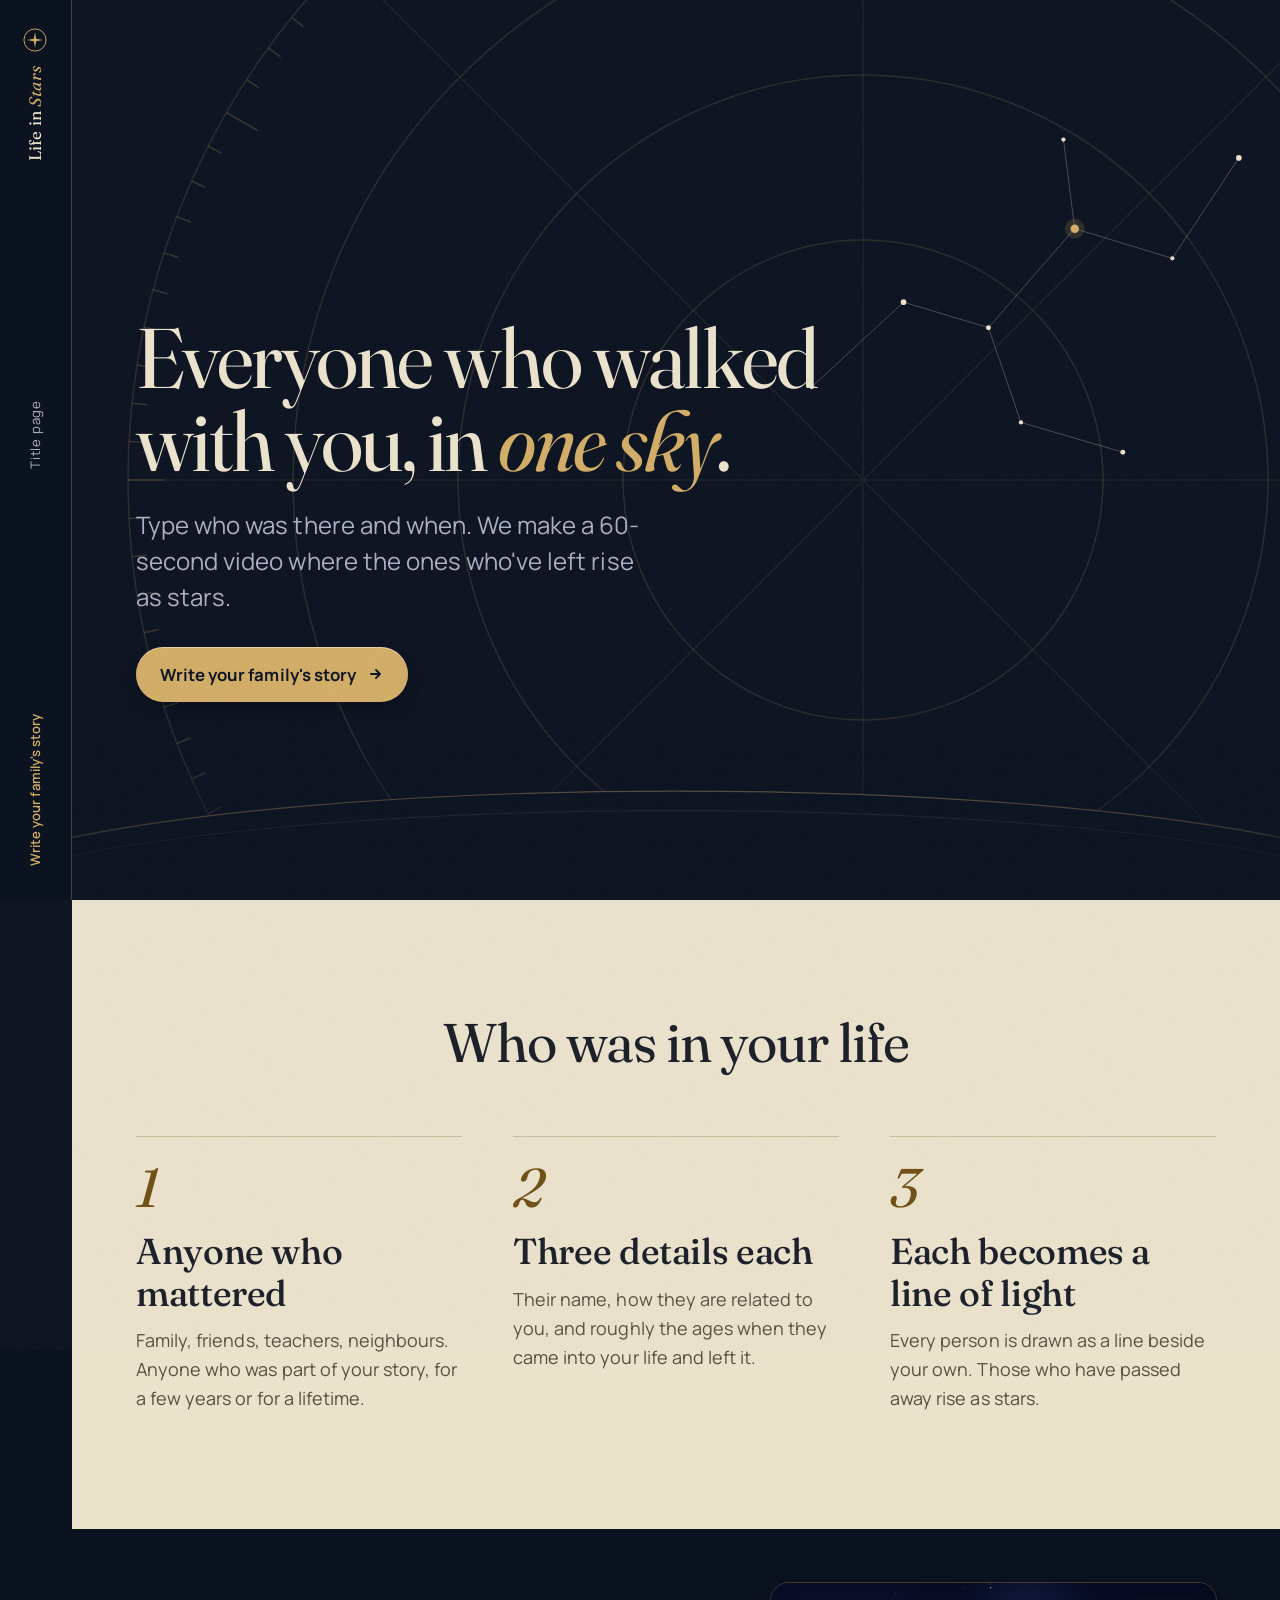
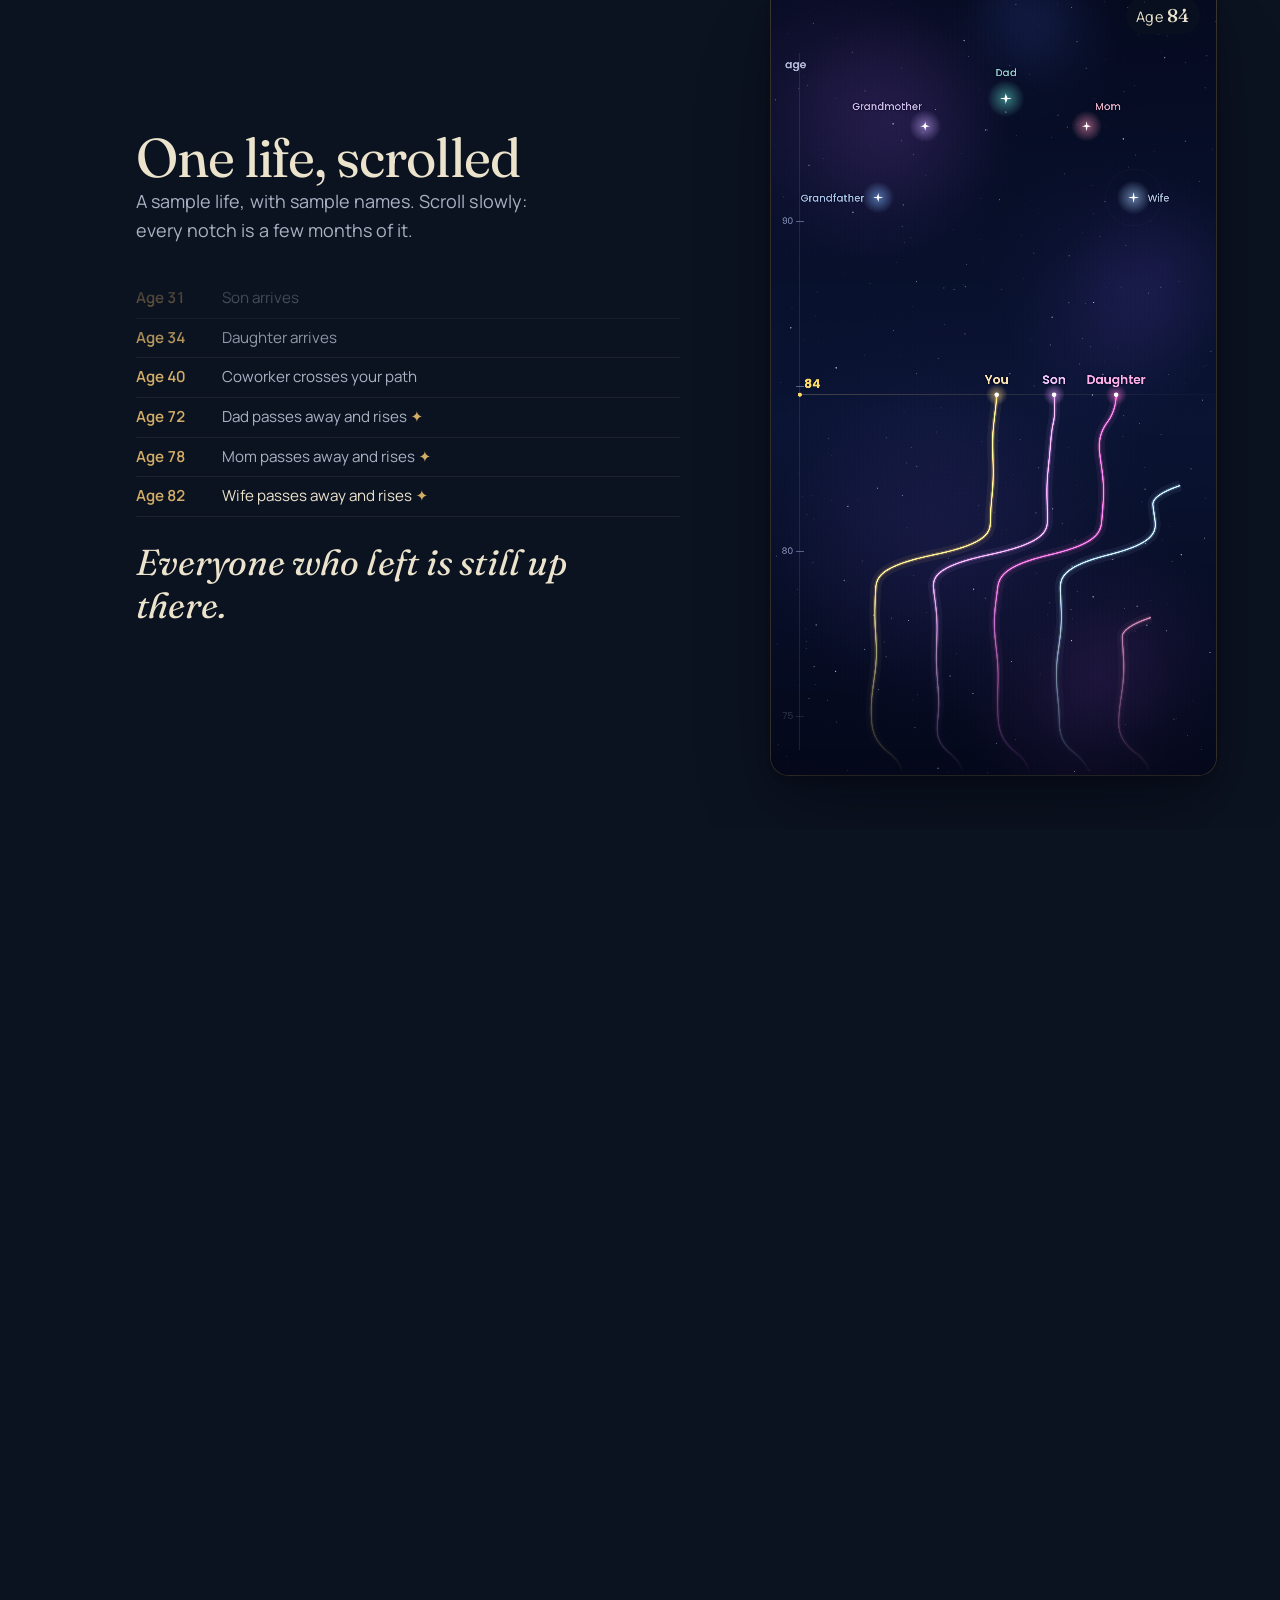
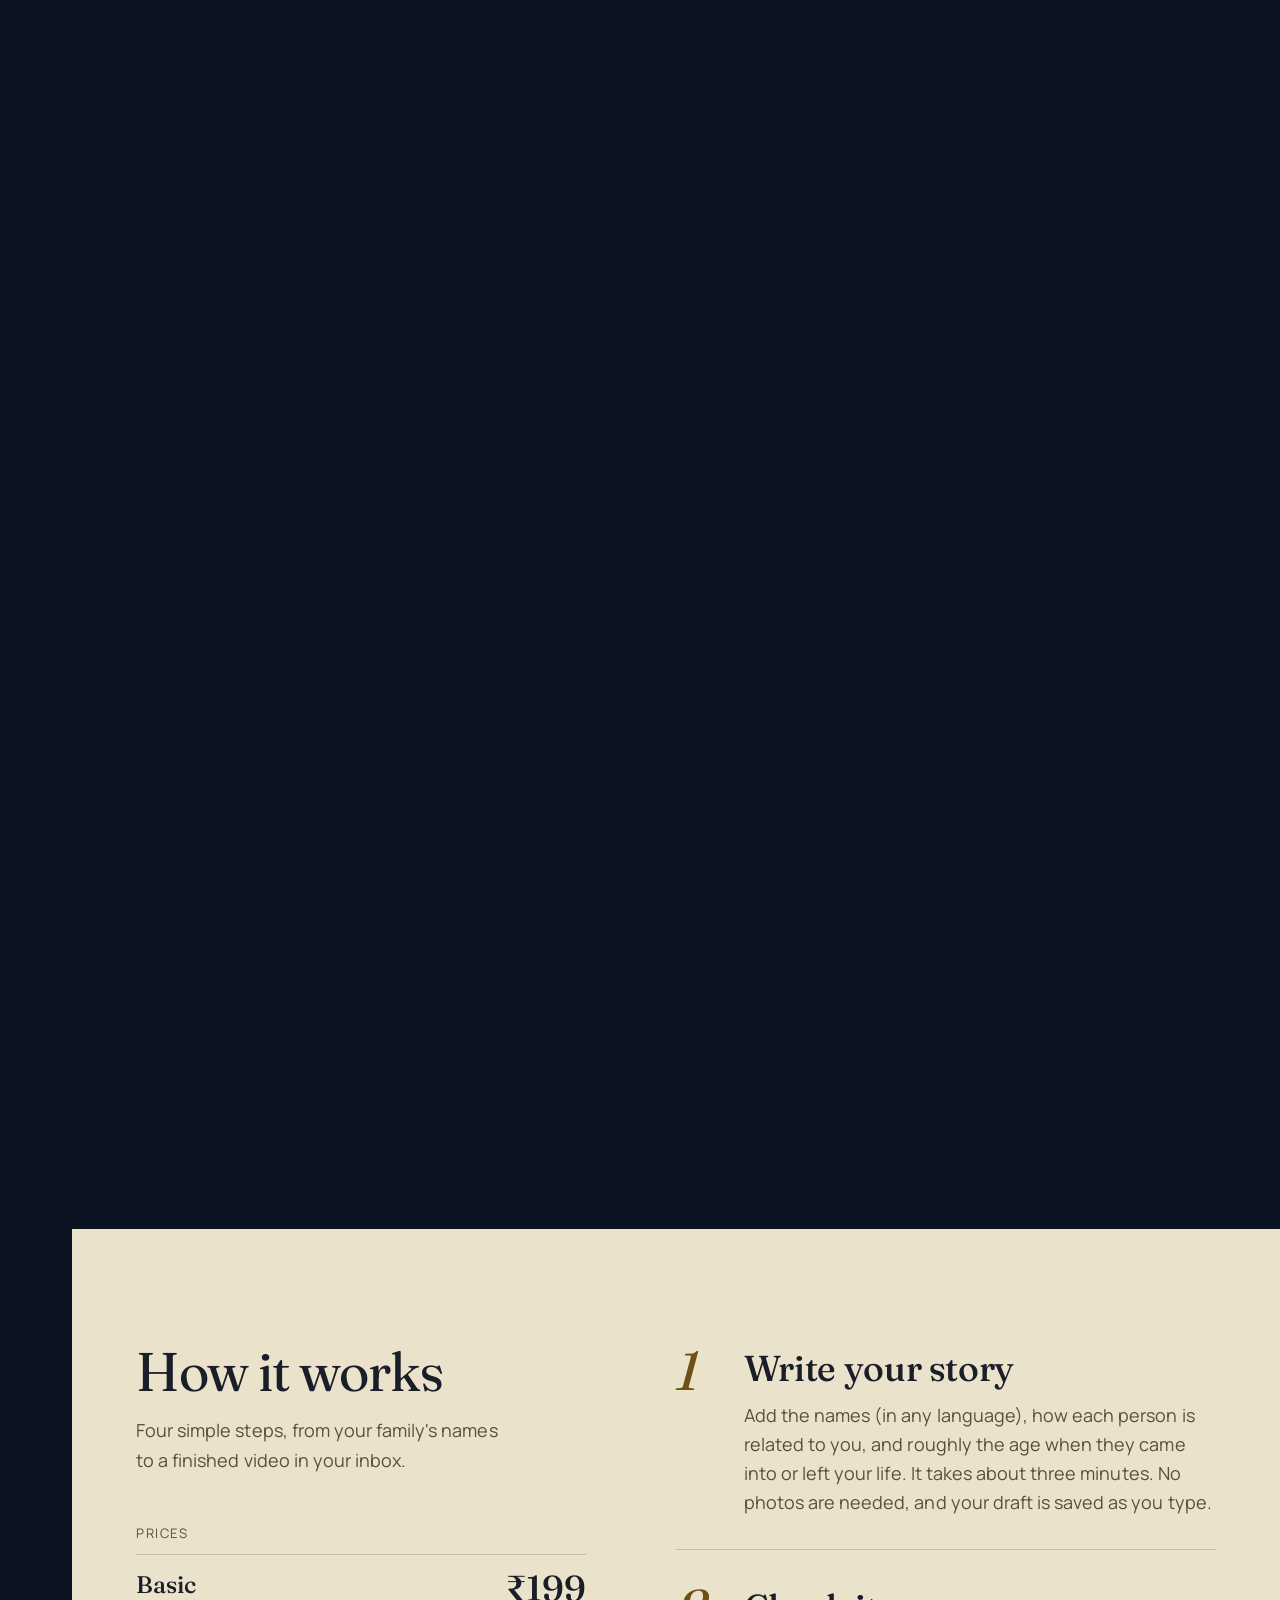
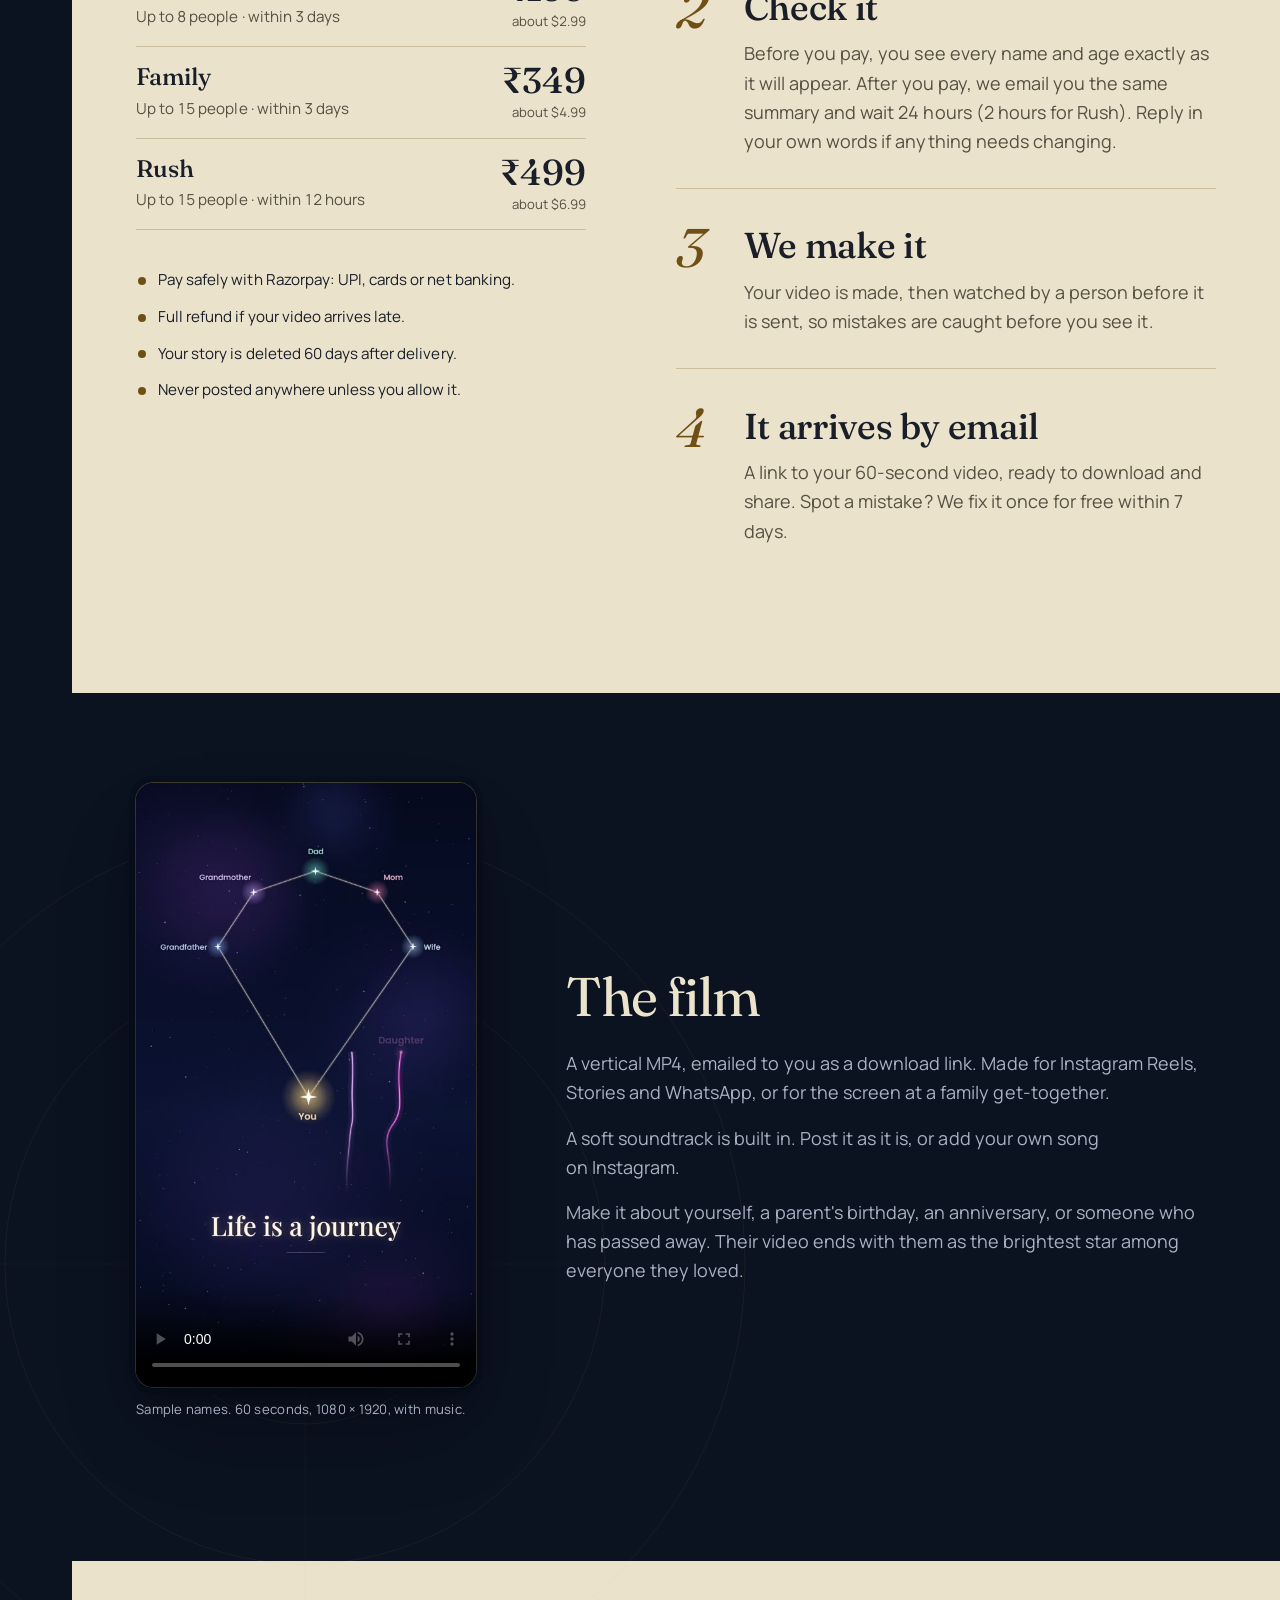
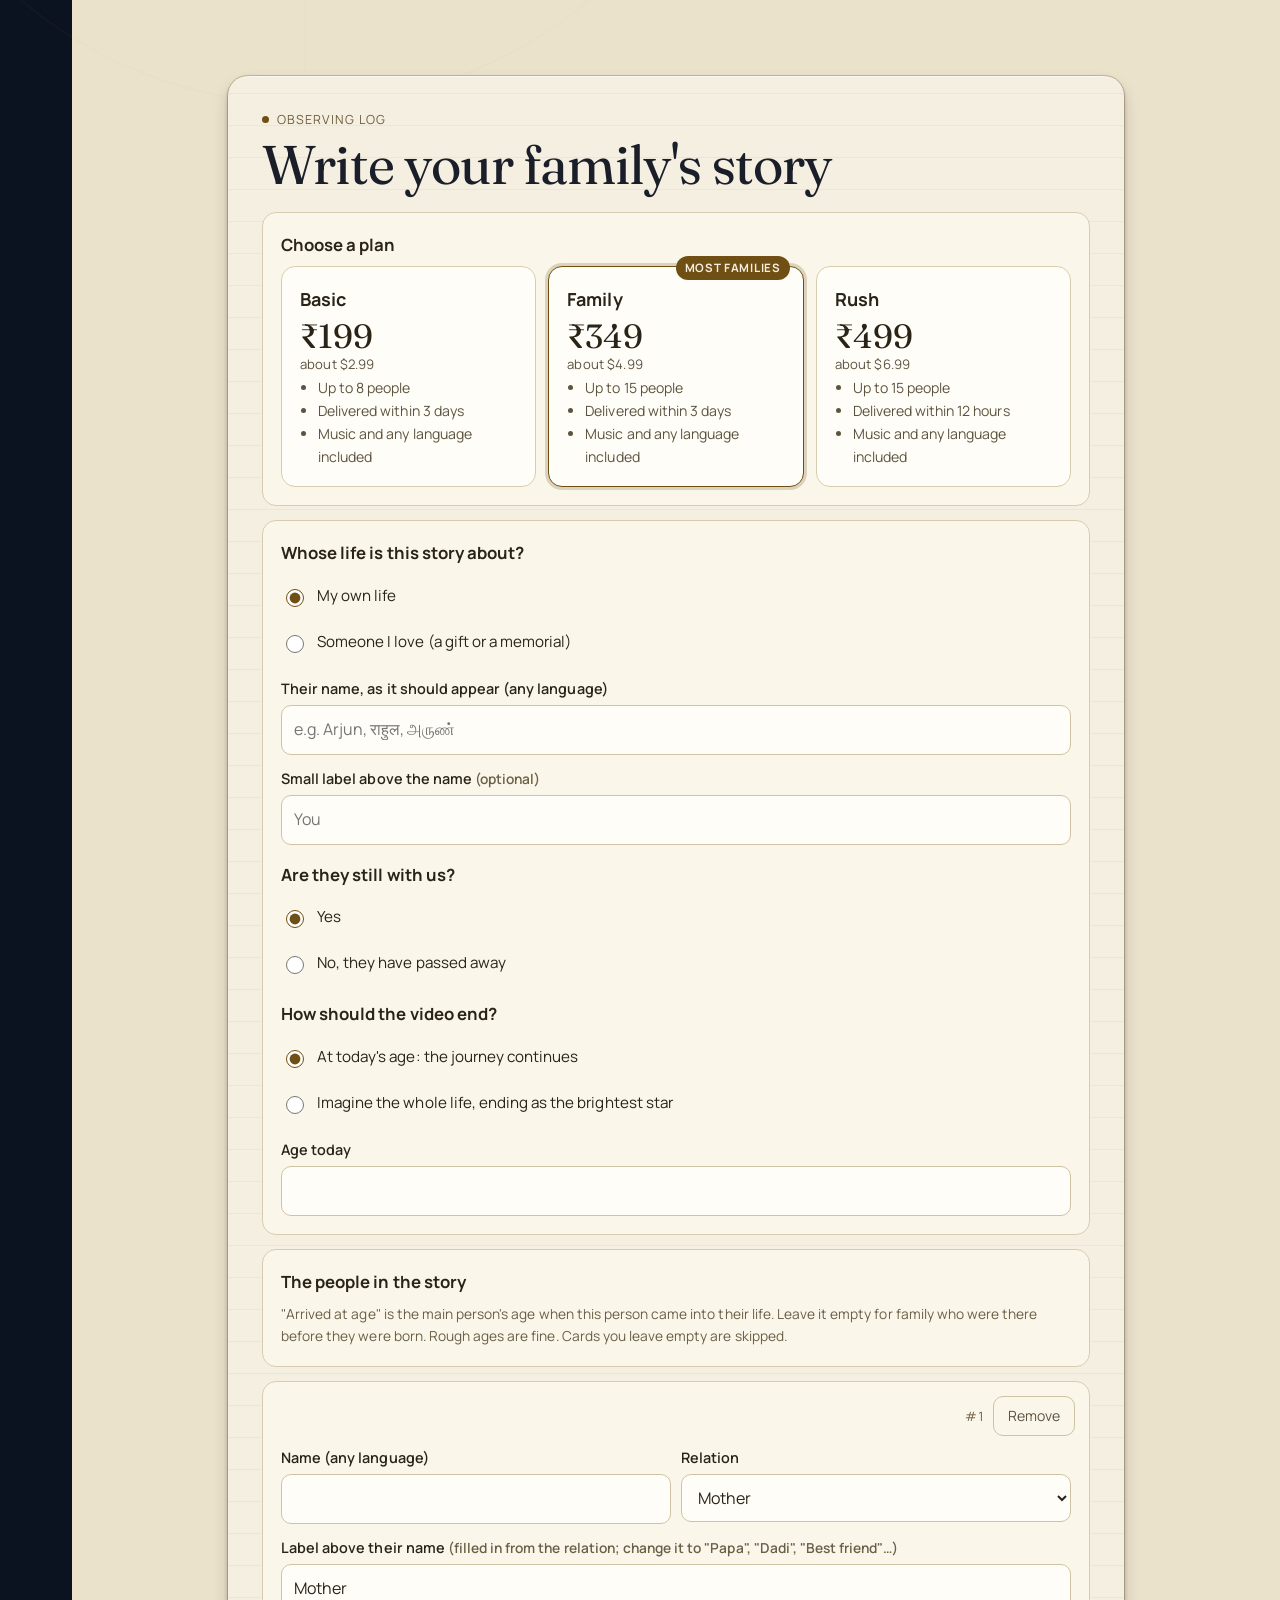
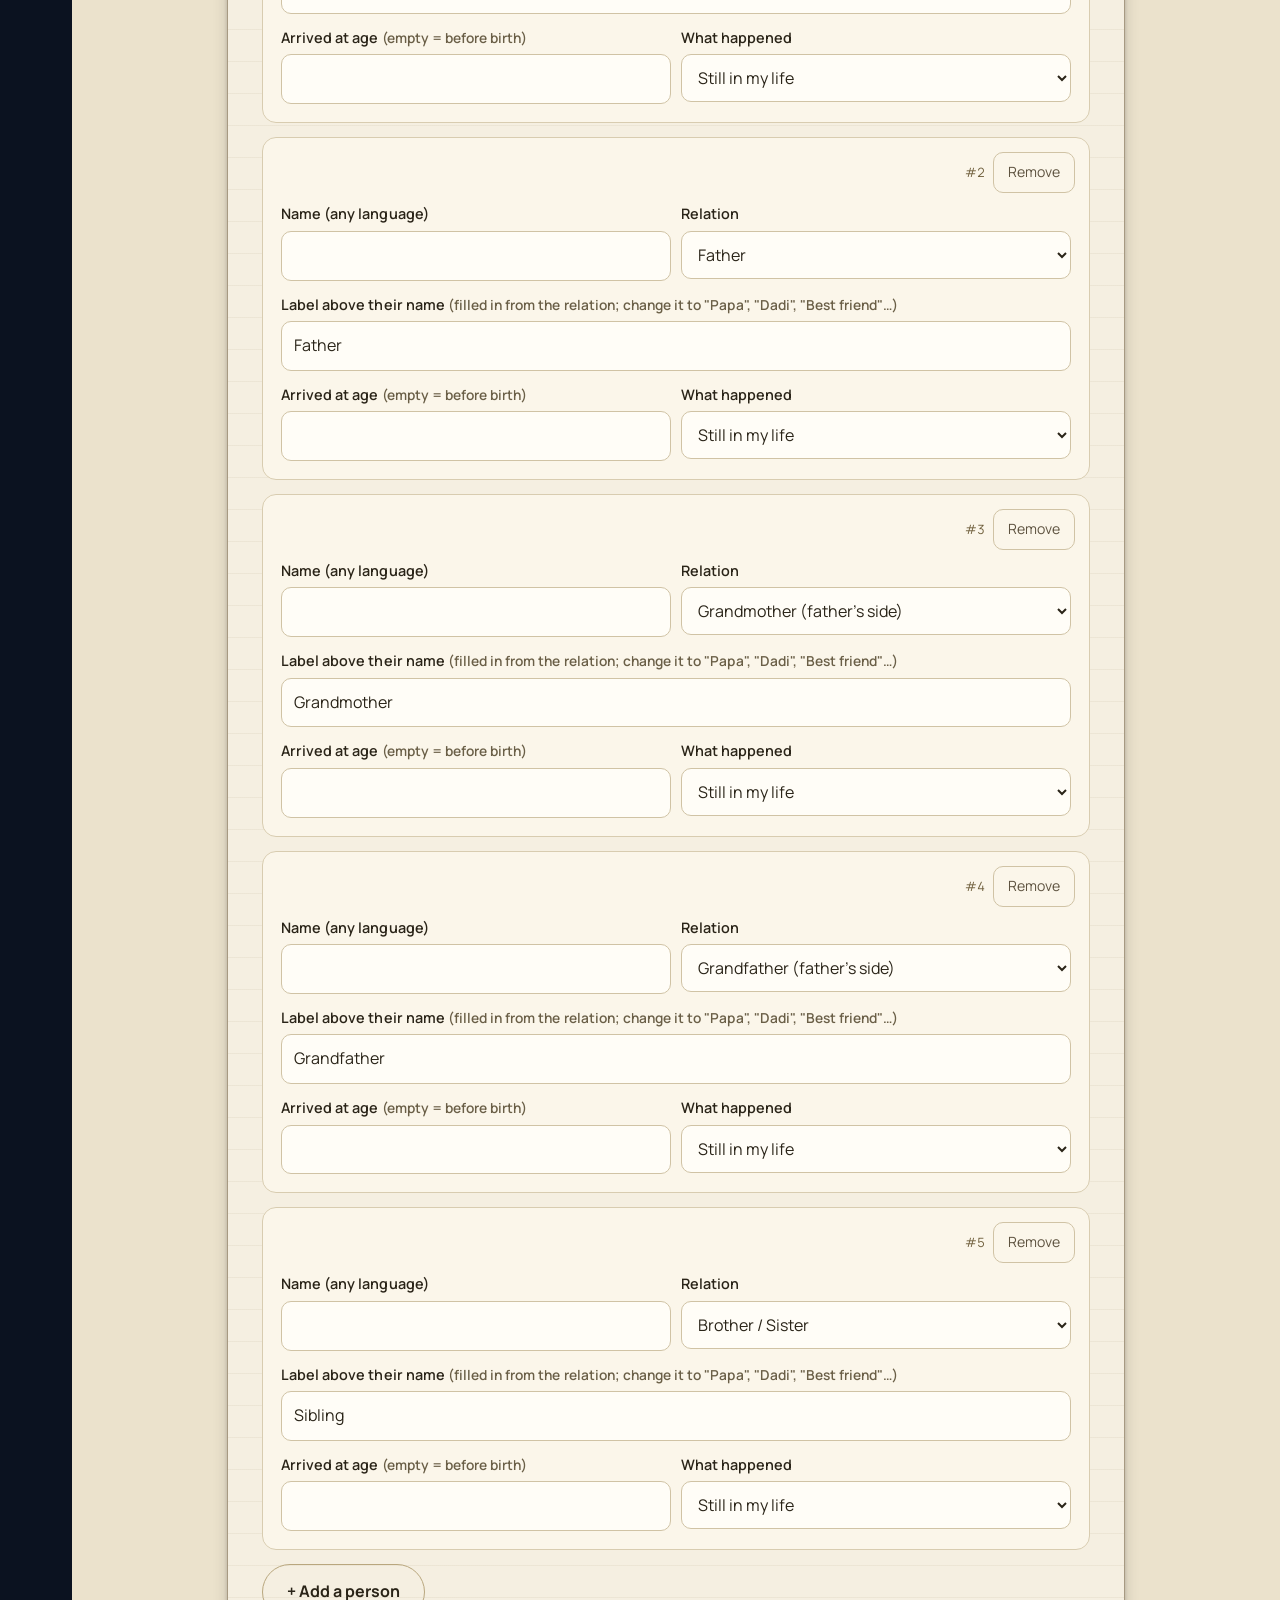
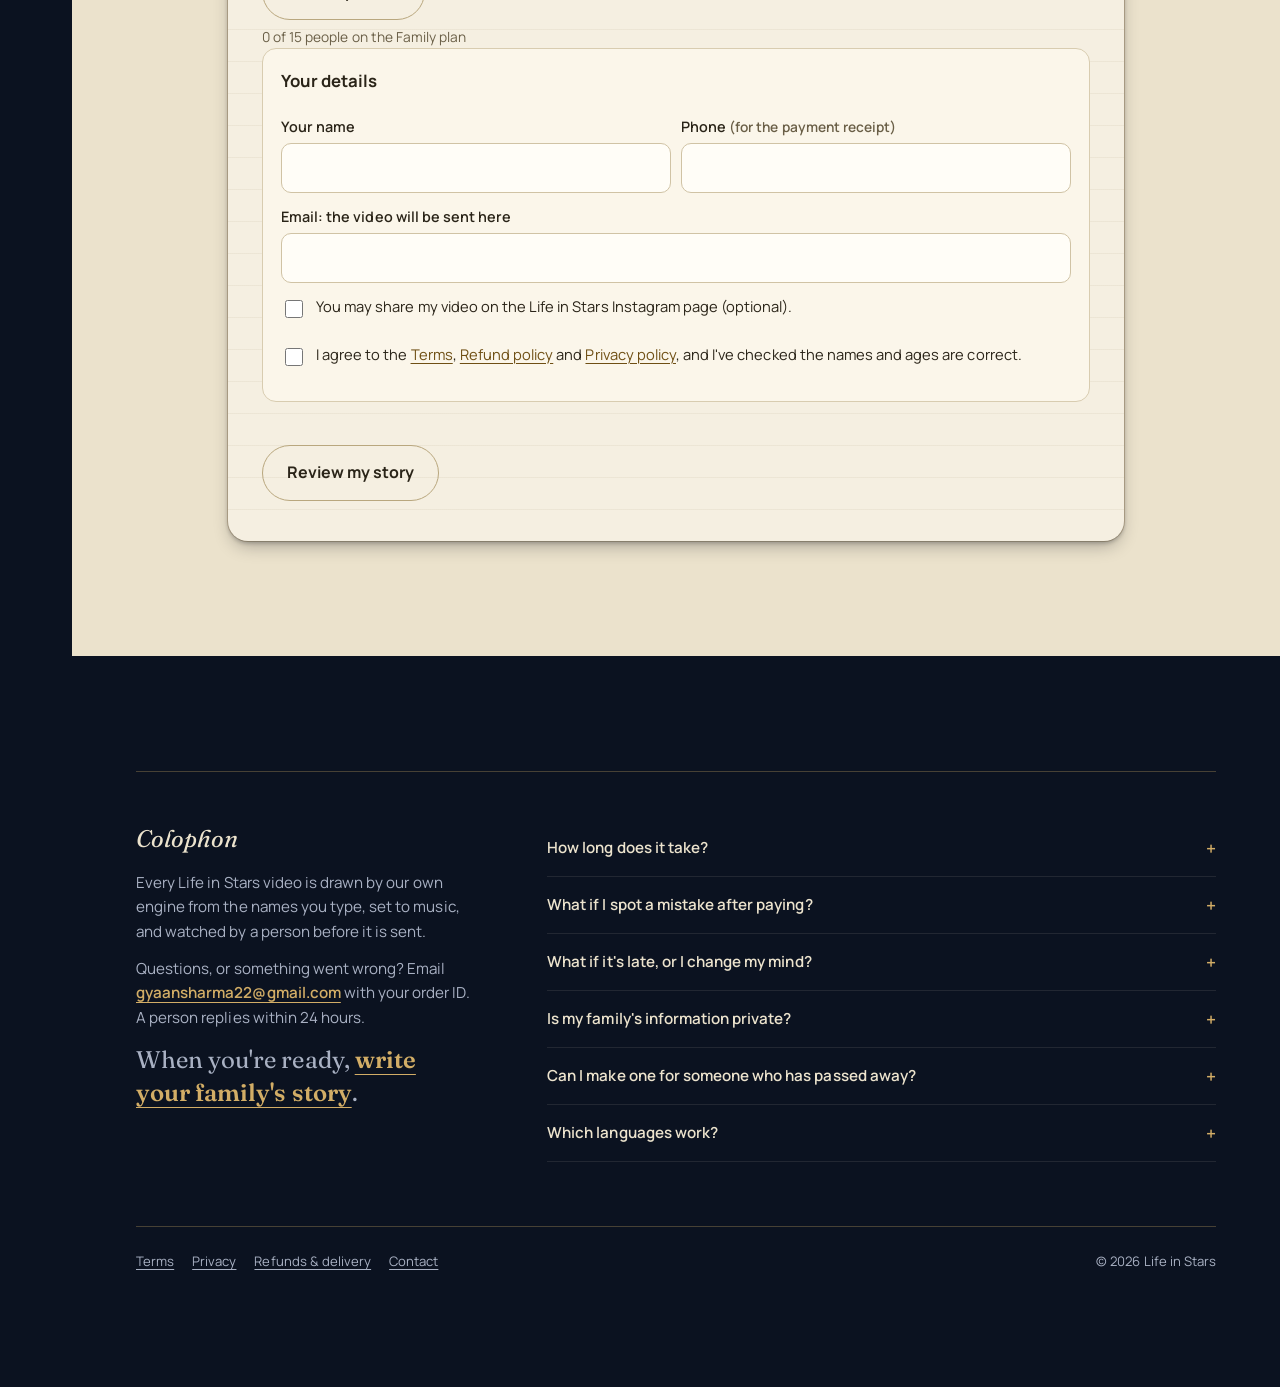
==== commit ec112d91: "Remove chapter numerals from headings and the margin Co-Authored-By: Claude Opus 5.5 <noreply@anthro" ====
--- a/index.html
+++ b/index.html
@@ -74,9 +74,9 @@
     </section>
 
     <!-- I · WHO WAS IN YOUR LIFE · paper · flow + in -->
-    <section class="ground-paper ch-pad" data-chapter="I · Who was in your life">
+    <section class="ground-paper ch-pad" data-chapter="Who was in your life">
       <div class="sc-wrap who">
-        <h2 class="ch-title who__title"><span class="num">I.</span>Who was in your life</h2>
+        <h2 class="ch-title who__title">Who was in your life</h2>
         <ol class="who__points" data-sc-in data-sc-stagger="90">
           <li><span class="who__n">1</span><h3>Anyone who mattered</h3><p>Family, friends, teachers, neighbours. Anyone who was part of your story, for a few years or for a lifetime.</p></li>
           <li><span class="who__n">2</span><h3>Three details each</h3><p>Their name, how they are related to you, and roughly the ages when they came into your life and left it.</p></li>
@@ -86,12 +86,12 @@
     </section>
 
     <!-- II · ONE LIFE, SCROLLED · night · pin, the peak and the signature move -->
-    <section id="life" class="ground-night" data-sc-act="pin" data-sc-span="5" data-chapter="II · One life">
+    <section id="life" class="ground-night" data-sc-act="pin" data-sc-span="5" data-chapter="One life">
       <div data-sc-stage class="life__stage" data-sc-verify-state="">
         <div class="life__band" aria-hidden="true"></div>
         <div class="life__text">
           <div class="life__head">
-            <h2 class="ch-title"><span class="num">II.</span>One life, scrolled</h2>
+            <h2 class="ch-title">One life, scrolled</h2>
             <p class="life__intro">A sample life, with sample names. Scroll slowly: every notch is a few months of it.</p>
           </div>
           <ol class="life__log" id="lifeLog" aria-label="Observing log of the sample life"></ol>
@@ -105,11 +105,11 @@
     </section>
 
     <!-- III · HOW IT'S MADE · paper · reveal at the chapter boundary -->
-    <section class="ground-paper" data-sc-act="flow" data-chapter="III · How it works">
+    <section class="ground-paper" data-sc-act="flow" data-chapter="How it works">
       <div class="ch-pad" data-sc-reveal="up" data-sc-reveal-at="0 0.22">
         <div class="sc-wrap made">
           <div class="made__aside">
-            <h2 class="ch-title"><span class="num">III.</span>How it works</h2>
+            <h2 class="ch-title">How it works</h2>
             <p class="made__lede">Four simple steps, from your family's names to a finished video in your inbox.</p>
             <div class="tiers" role="list" aria-label="Prices">
               <p class="tiers__cap">Prices</p>
@@ -135,7 +135,7 @@
     </section>
 
     <!-- IV · THE FILM · night · parallax inside the media column -->
-    <section class="ground-night ch-pad" data-sc-act="flow" data-chapter="IV · The film">
+    <section class="ground-night ch-pad" data-sc-act="flow" data-chapter="The film">
       <div class="sc-wrap film">
         <div class="film__chart" data-sc-parallax="1.4" aria-hidden="true">
           <svg viewBox="0 0 900 900" fill="none" stroke="#d2ad66"><g stroke-opacity="0.14"><circle cx="450" cy="450" r="440"/><circle cx="450" cy="450" r="300"/><circle cx="450" cy="450" r="160"/></g><path d="M450 10V890M10 450H890" stroke-opacity="0.08"/></svg>
@@ -147,7 +147,7 @@
           <figcaption>Sample names. 60 seconds, 1080 × 1920, with music.</figcaption>
         </figure>
         <div class="film__text prose" data-sc-in data-sc-stagger="70">
-          <h2 class="ch-title"><span class="num">IV.</span>The film</h2>
+          <h2 class="ch-title">The film</h2>
           <p>A vertical MP4, emailed to you as a download link. Made for Instagram Reels, Stories and WhatsApp, or for the screen at a family get-together.</p>
           <p>A soft soundtrack is built in. Post it as it is, or add your own song on Instagram.</p>
           <p>Make it about yourself, a parent's birthday, an anniversary, or someone who has passed away. Their video ends with them as the brightest star among everyone they loved.</p>
@@ -156,11 +156,11 @@
     </section>
 
     <!-- V · YOUR FAMILY'S LOG · paper · flow (the order form, unchanged in behaviour) -->
-    <section class="ground-paper ch-pad" id="order" data-chapter="V · Your family's log">
+    <section class="ground-paper ch-pad" id="order" data-chapter="Your family's log">
       <div class="sc-wrap order-wrap">
         <form class="log" id="orderForm" novalidate>
           <div class="logno"><span><span class="dot"></span>Observing log</span><span class="saved" id="savedNote" aria-live="polite"></span></div>
-          <h2><span class="num">V.</span>Write your family's story</h2>
+          <h2>Write your family's story</h2>
           <div id="restoreBar" class="restore hidden"><span>We kept what you typed last time.</span><button type="button" class="icon-btn" id="startOver">Start over</button></div>
 
           <div class="card">
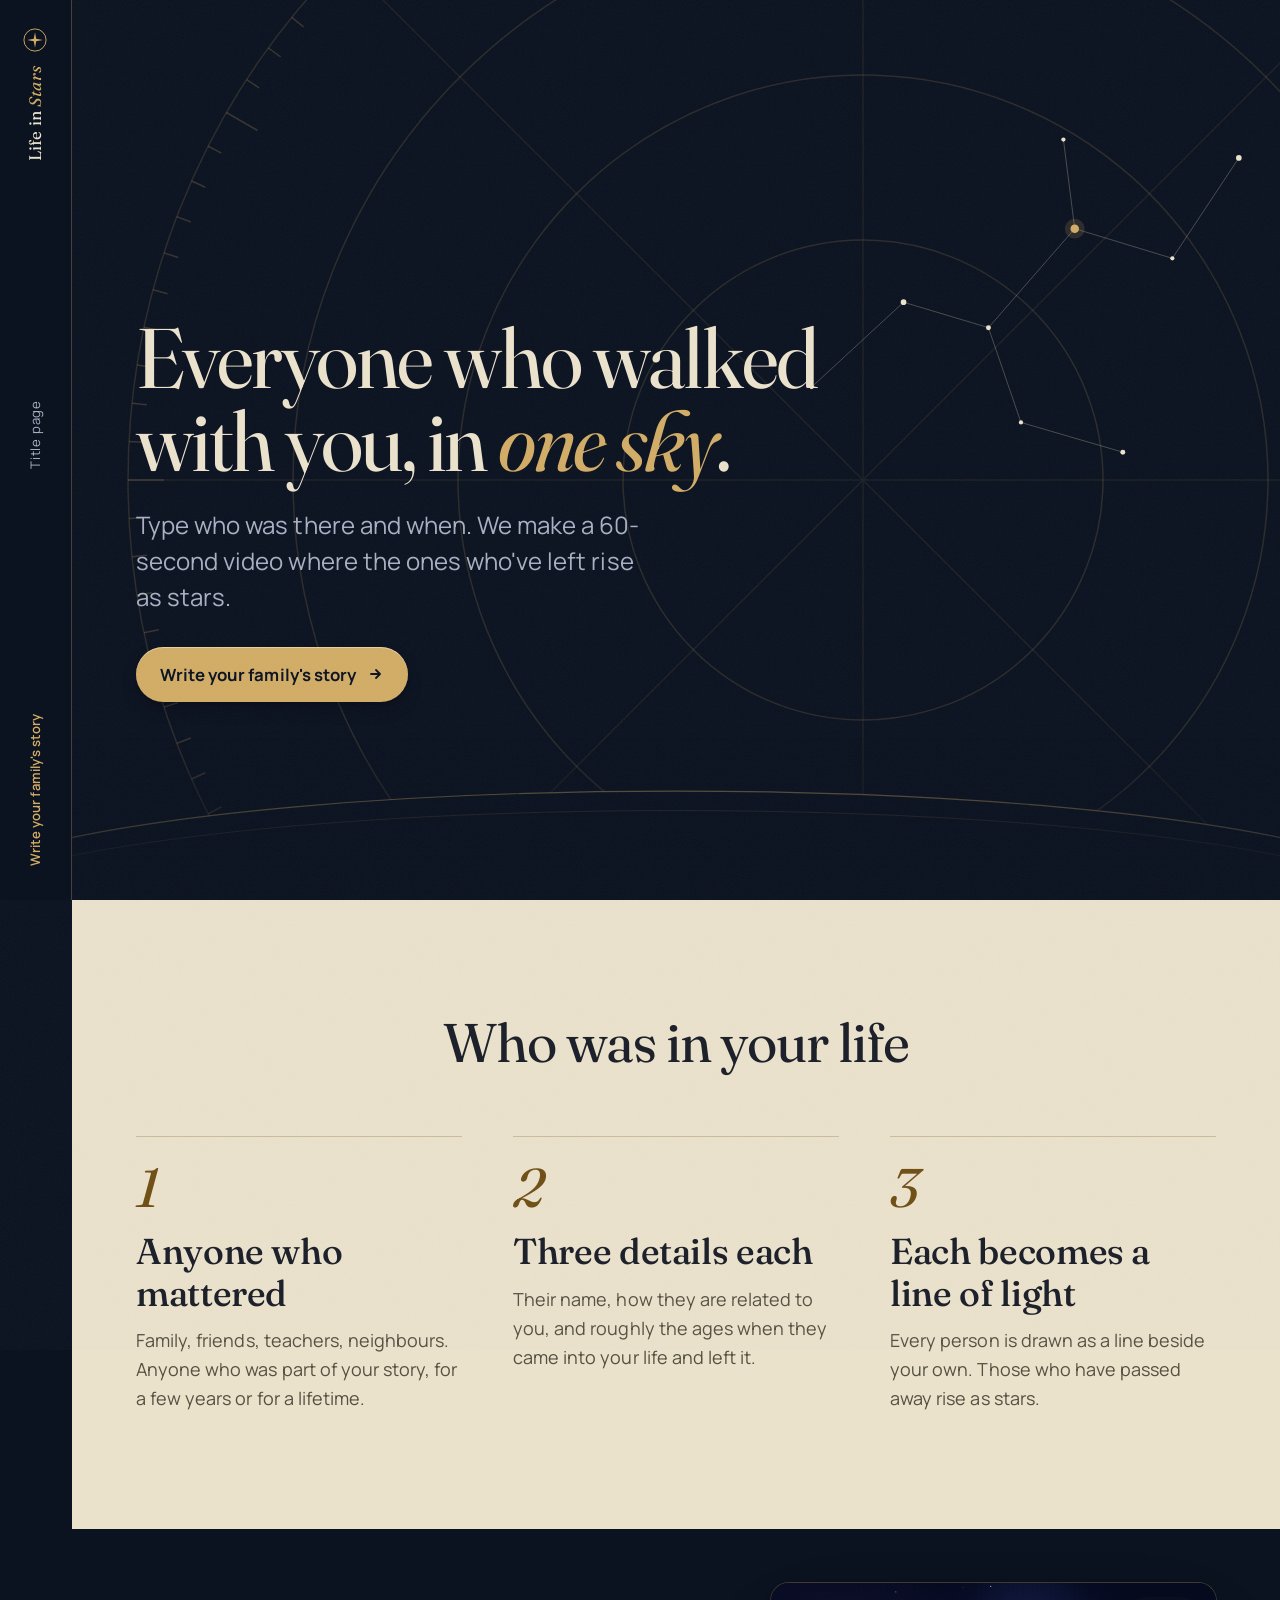
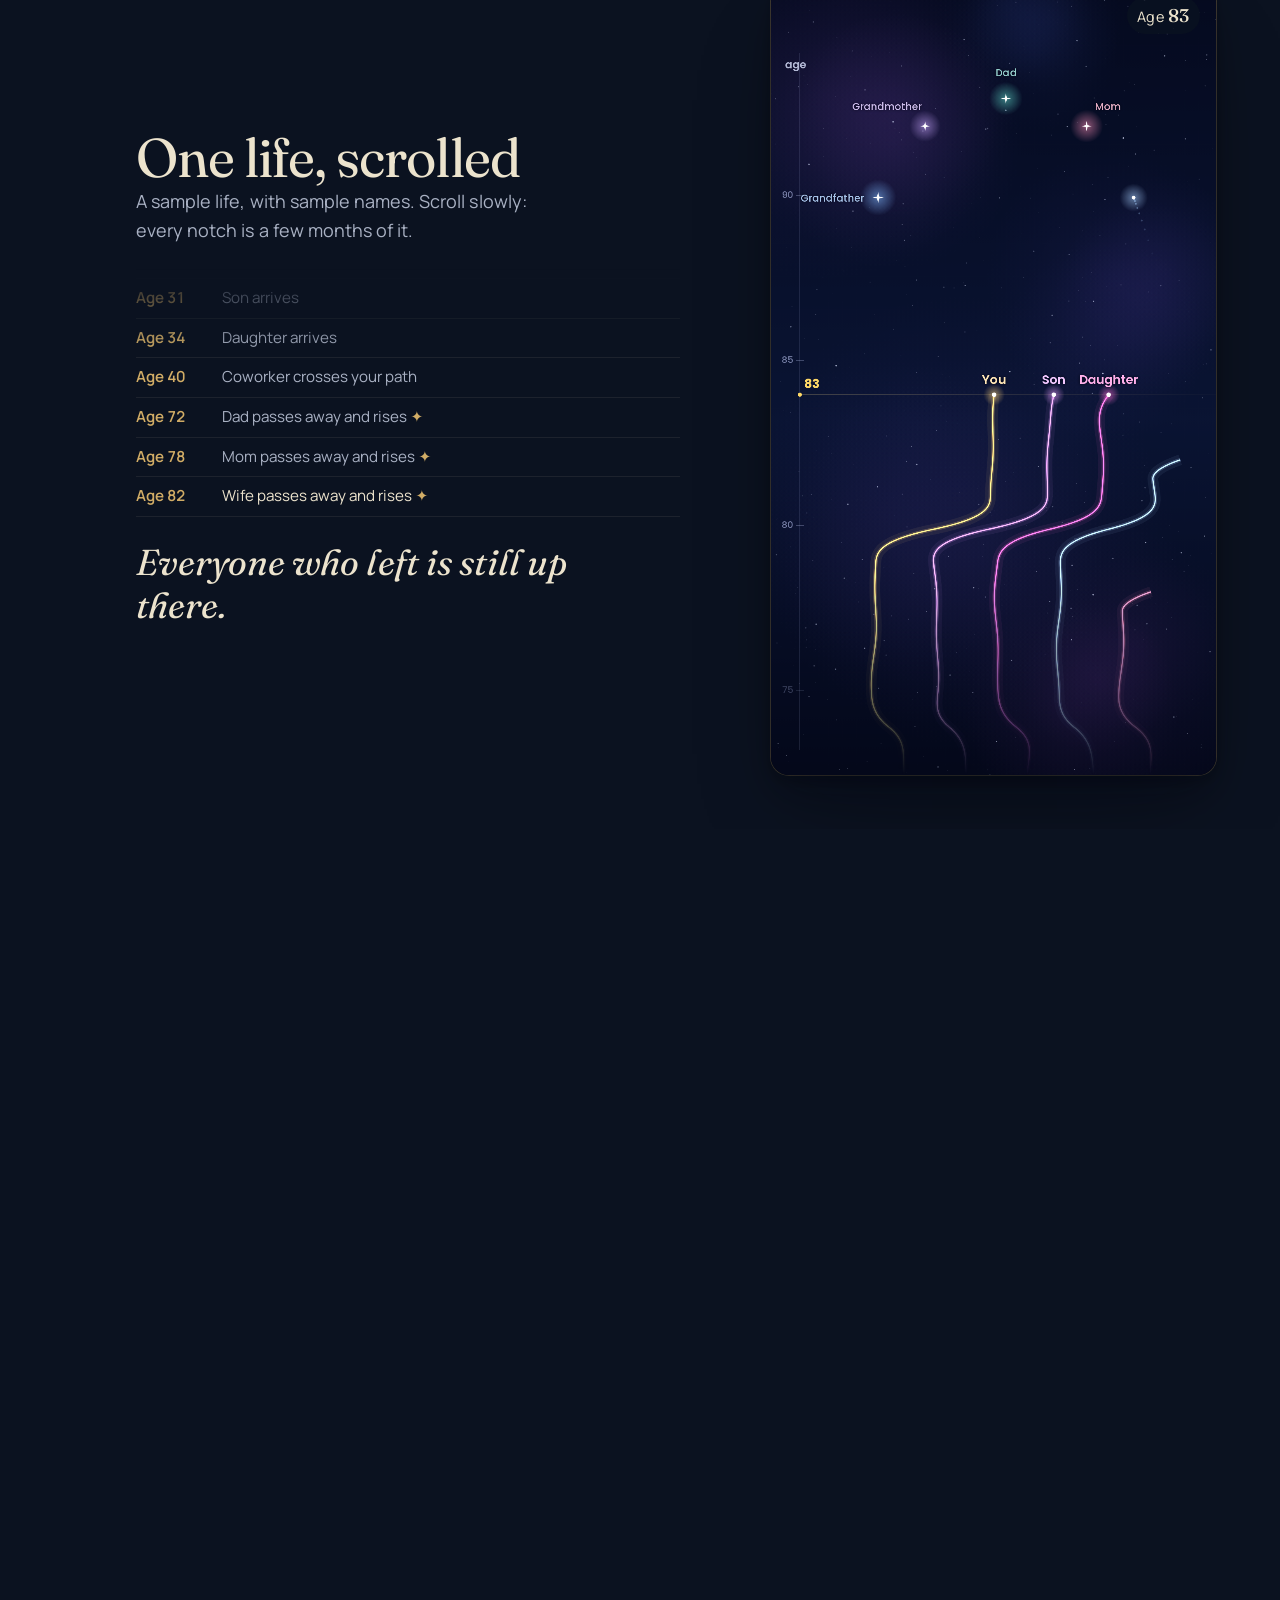
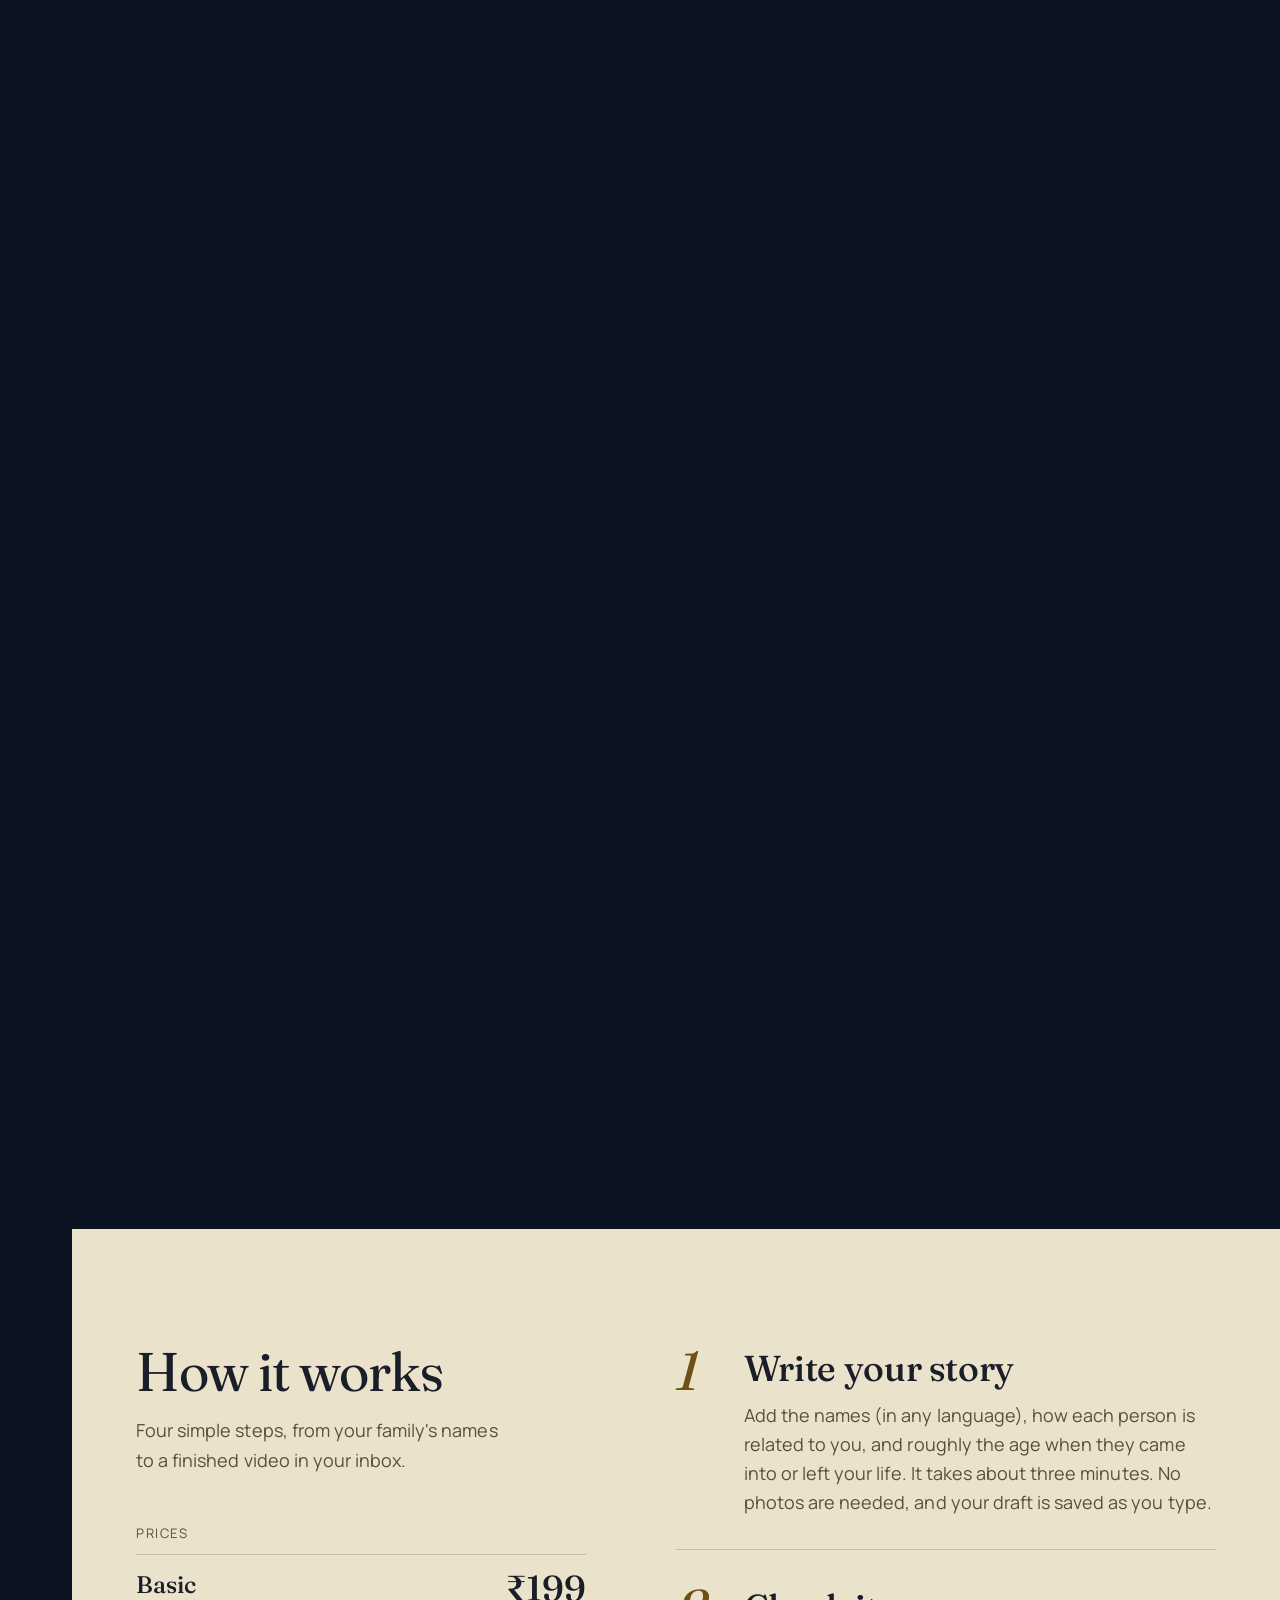
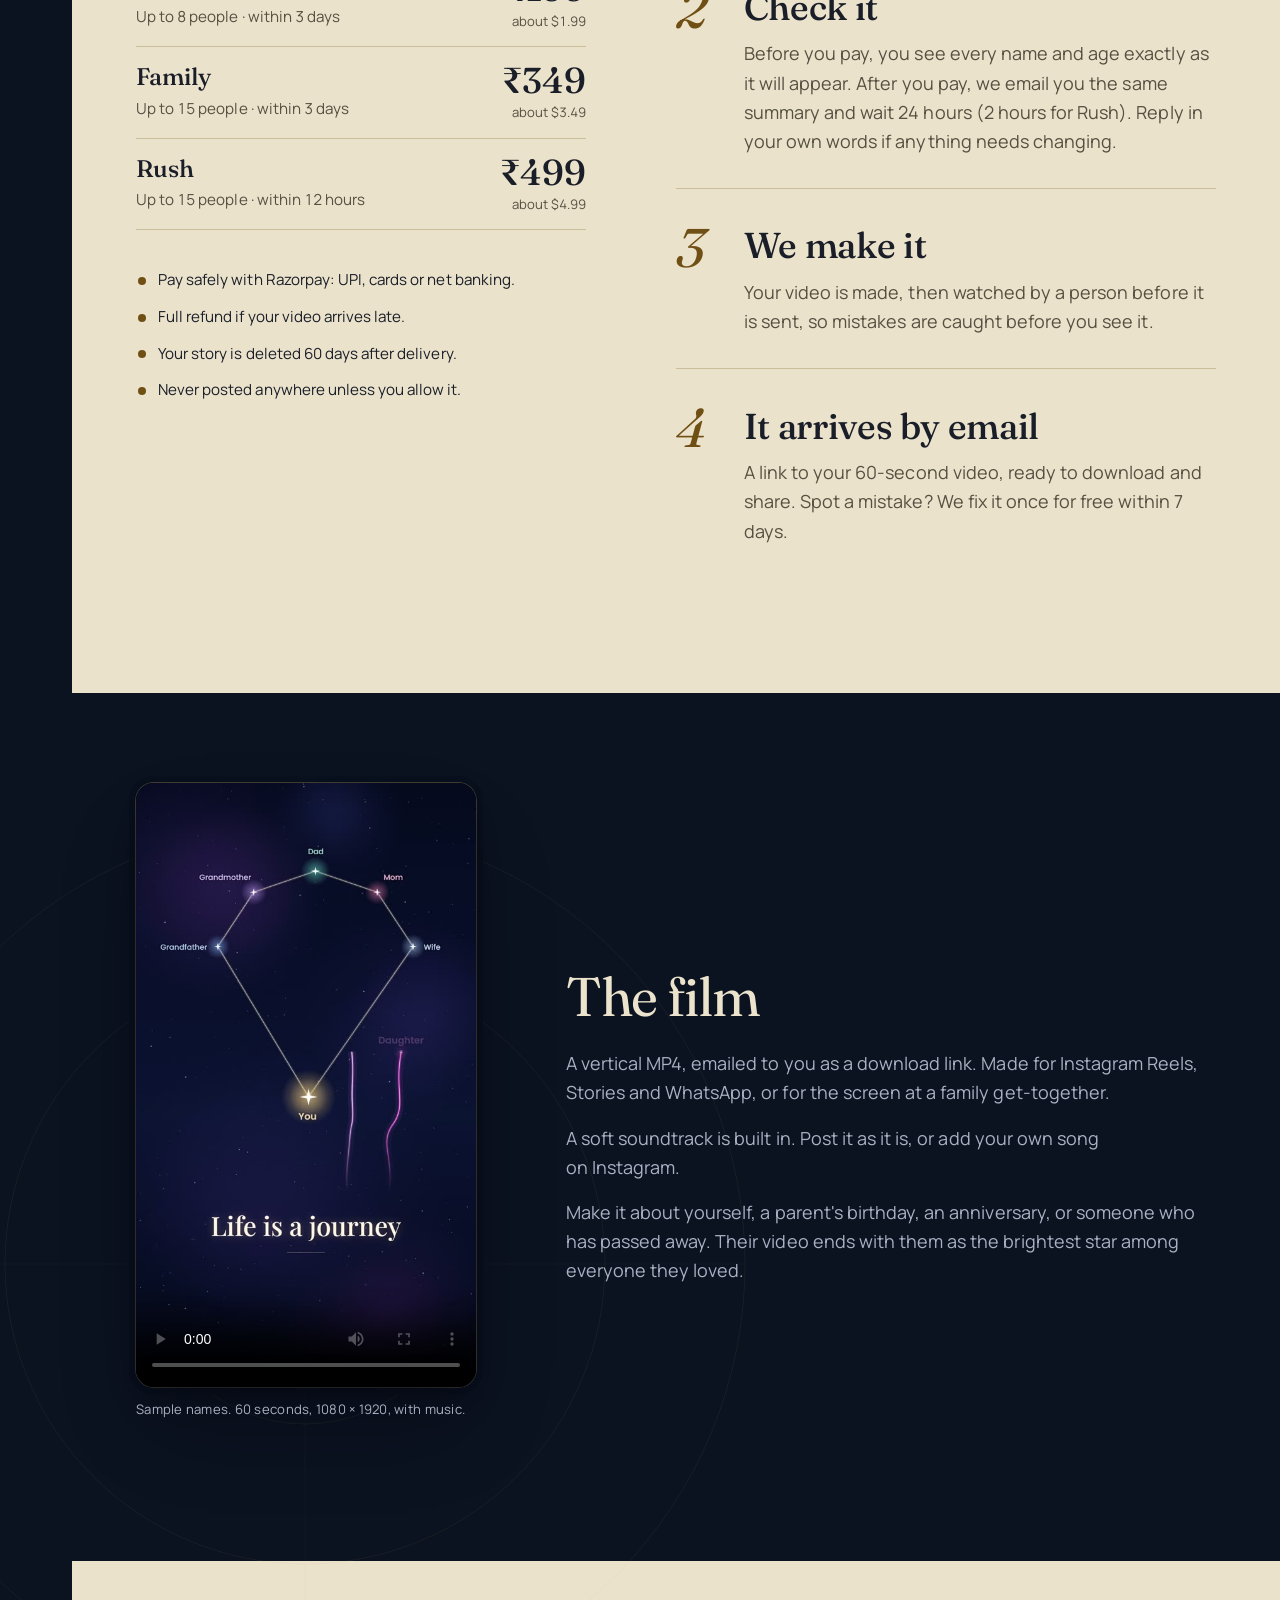
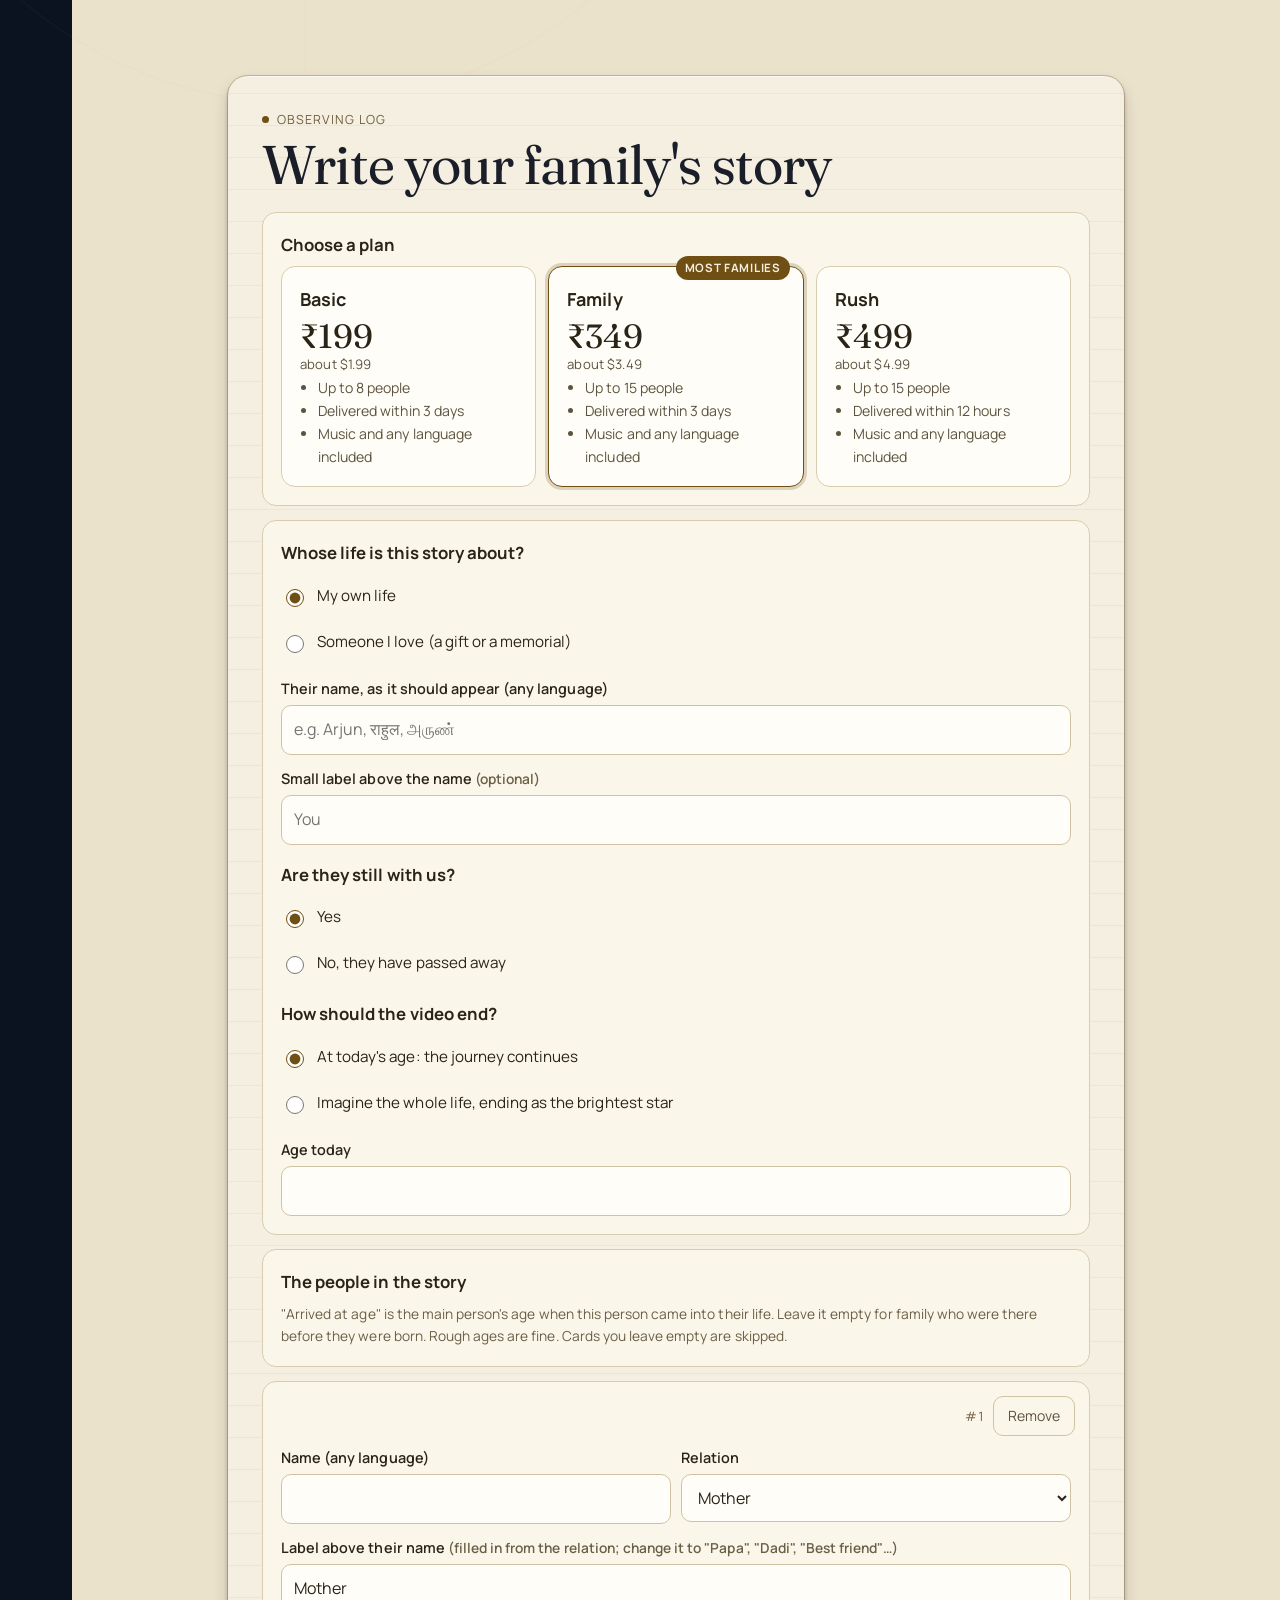
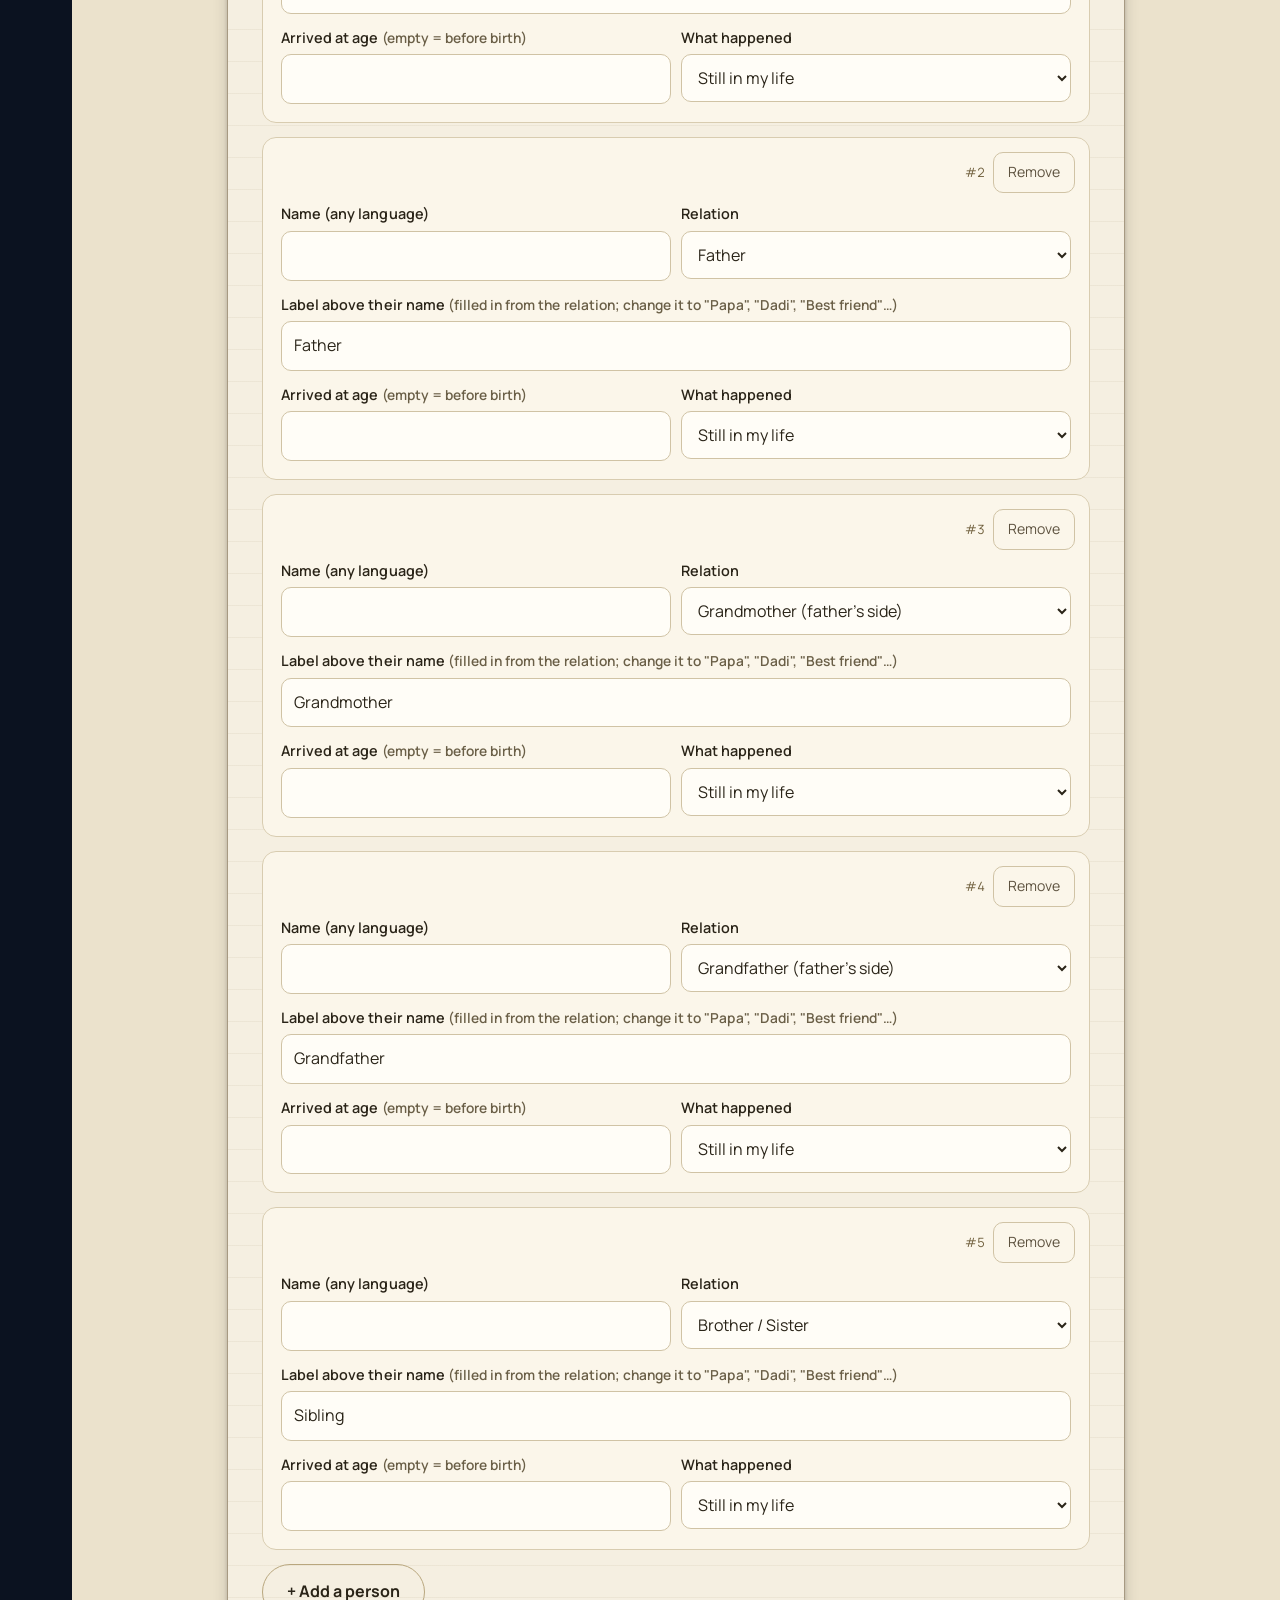
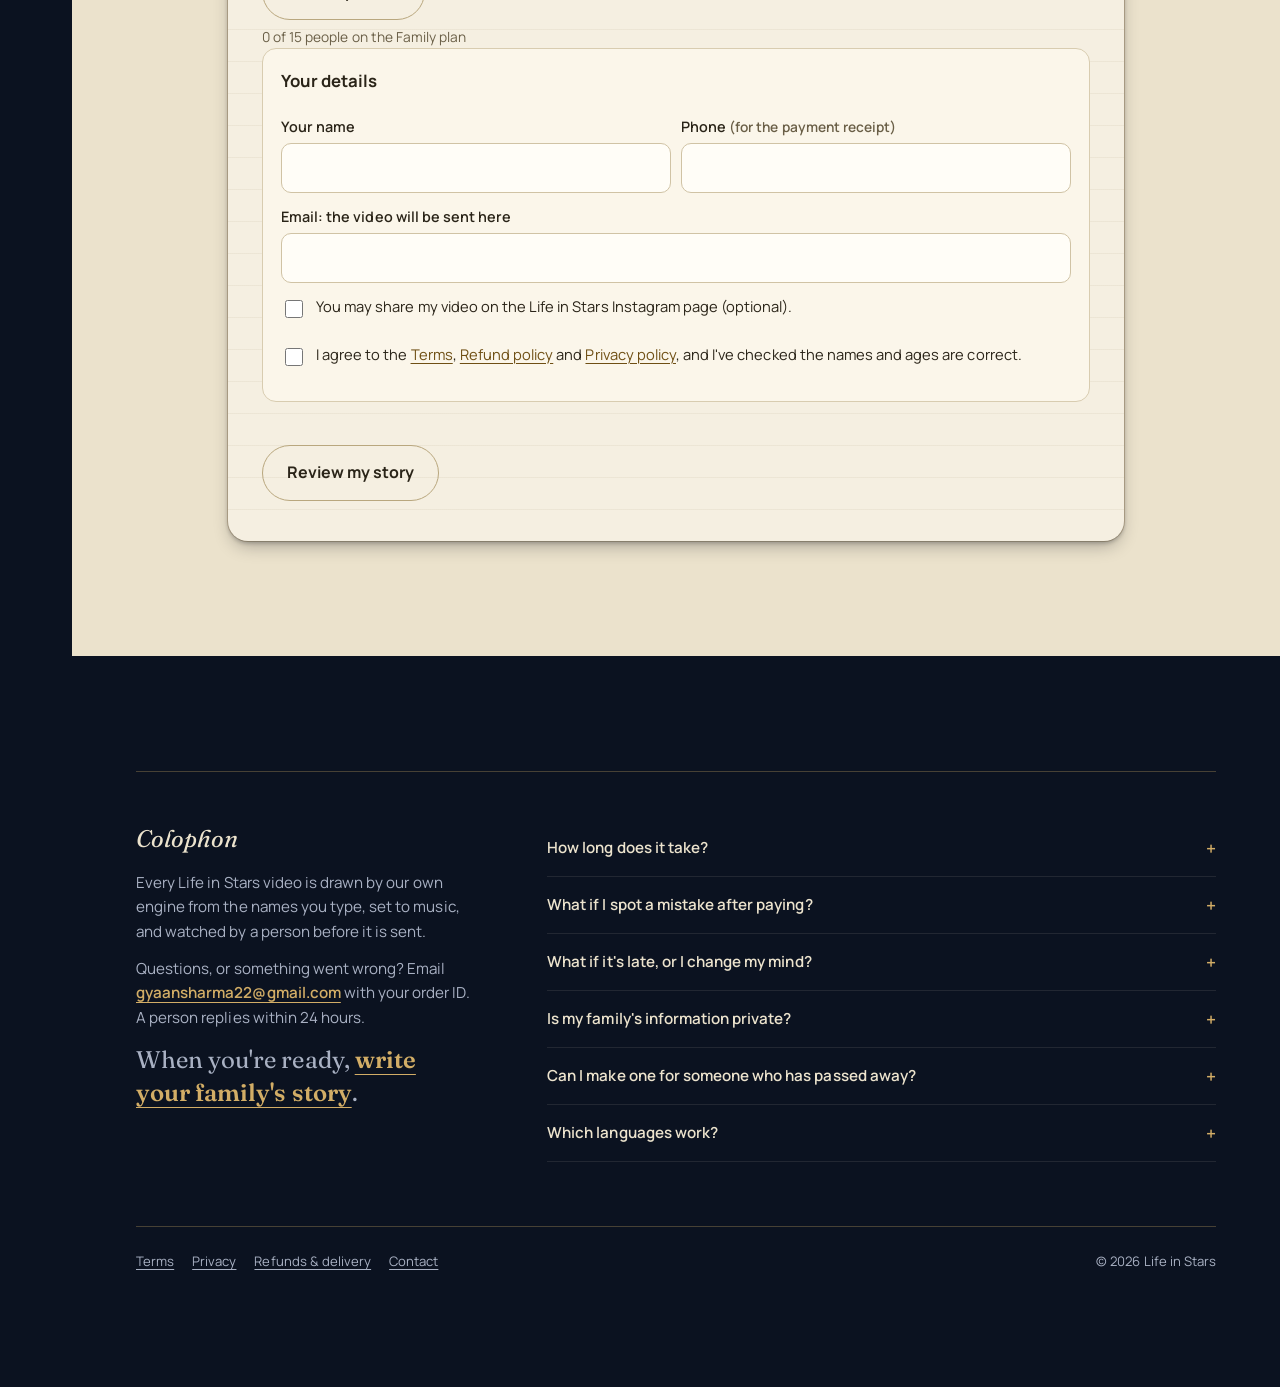
==== commit 8944413c: "Dollar guides at ₹100 = $1, and a check-your-spam note Prices now show about $1.99 / $3.49 / $4.99. " ====
--- a/index.html
+++ b/index.html
@@ -113,9 +113,9 @@
             <p class="made__lede">Four simple steps, from your family's names to a finished video in your inbox.</p>
             <div class="tiers" role="list" aria-label="Prices">
               <p class="tiers__cap">Prices</p>
-              <div class="tiers__row" role="listitem"><b class="tiers__name">Basic</b><span class="tiers__info">Up to 8 people · within 3 days</span><span class="tiers__price"><b>₹199</b><small>about $2.99</small></span></div>
-              <div class="tiers__row" role="listitem"><b class="tiers__name">Family</b><span class="tiers__info">Up to 15 people · within 3 days</span><span class="tiers__price"><b>₹349</b><small>about $4.99</small></span></div>
-              <div class="tiers__row" role="listitem"><b class="tiers__name">Rush</b><span class="tiers__info">Up to 15 people · within 12 hours</span><span class="tiers__price"><b>₹499</b><small>about $6.99</small></span></div>
+              <div class="tiers__row" role="listitem"><b class="tiers__name">Basic</b><span class="tiers__info">Up to 8 people · within 3 days</span><span class="tiers__price"><b>₹199</b><small>about $1.99</small></span></div>
+              <div class="tiers__row" role="listitem"><b class="tiers__name">Family</b><span class="tiers__info">Up to 15 people · within 3 days</span><span class="tiers__price"><b>₹349</b><small>about $3.49</small></span></div>
+              <div class="tiers__row" role="listitem"><b class="tiers__name">Rush</b><span class="tiers__info">Up to 15 people · within 12 hours</span><span class="tiers__price"><b>₹499</b><small>about $4.99</small></span></div>
             </div>
             <ul class="facts">
               <li>Pay safely with Razorpay: UPI, cards or net banking.</li>
@@ -306,9 +306,9 @@
     const LABELS = { mother: "Mother", father: "Father", grandmother: "Grandmother", grandfather: "Grandfather", "grandmother-m": "Grandmother",
       "grandfather-m": "Grandfather", sibling: "Sibling", partner: "Partner", child: "Child", friend: "Friend", other: "" };
     const PLANS = [
-      { id: "basic", usd: "2.99", name: "Basic", price: 199, people: 8, eta: "Delivered within 3 days" },
-      { id: "family", usd: "4.99", name: "Family", price: 349, people: 15, eta: "Delivered within 3 days", tag: "Most families" },
-      { id: "rush", usd: "6.99", name: "Rush", price: 499, people: 15, eta: "Delivered within 12 hours" },
+      { id: "basic", usd: "1.99", name: "Basic", price: 199, people: 8, eta: "Delivered within 3 days" },
+      { id: "family", usd: "3.49", name: "Family", price: 349, people: 15, eta: "Delivered within 3 days", tag: "Most families" },
+      { id: "rush", usd: "4.99", name: "Rush", price: 499, people: 15, eta: "Delivered within 12 hours" },
     ];
 
     const $ = (s, r = document) => r.querySelector(s);
@@ -479,7 +479,7 @@
           <td>${esc(q.relation)}${q.side ? " (mother's side)" : ""}</td><td>${q.from == null ? "Before birth" : "Age " + q.from}</td>
           <td>${FATE[q.fate]}${q.to != null ? " at " + q.to : ""}</td></tr>`).join("")}
         </table>
-        <p class="hint" style="margin-top:12px">Your video will be emailed to <b style="color:var(--log-ink)">${esc(order.buyer.email)}</b>. Check it's spelled right.</p>
+        <p class="hint" style="margin-top:12px">Your video will be emailed to <b style="color:var(--log-ink)">${esc(order.buyer.email)}</b>. Check it's spelled right. Our emails sometimes land in Spam or Promotions, so look there if you don't see them.</p>
         <p class="hint" style="margin-top:8px">After you pay, we hold your order for ${p.id === "rush" ? "2 hours" : "24 hours"} so you can reply to the order email with any changes. If we don't hear from you, we go ahead with these details.</p>
         <div class="total"><span>${p.name} · ${p.eta.toLowerCase()}</span><b>₹${p.price}</b></div>`;
       $("#summary").classList.remove("hidden");
